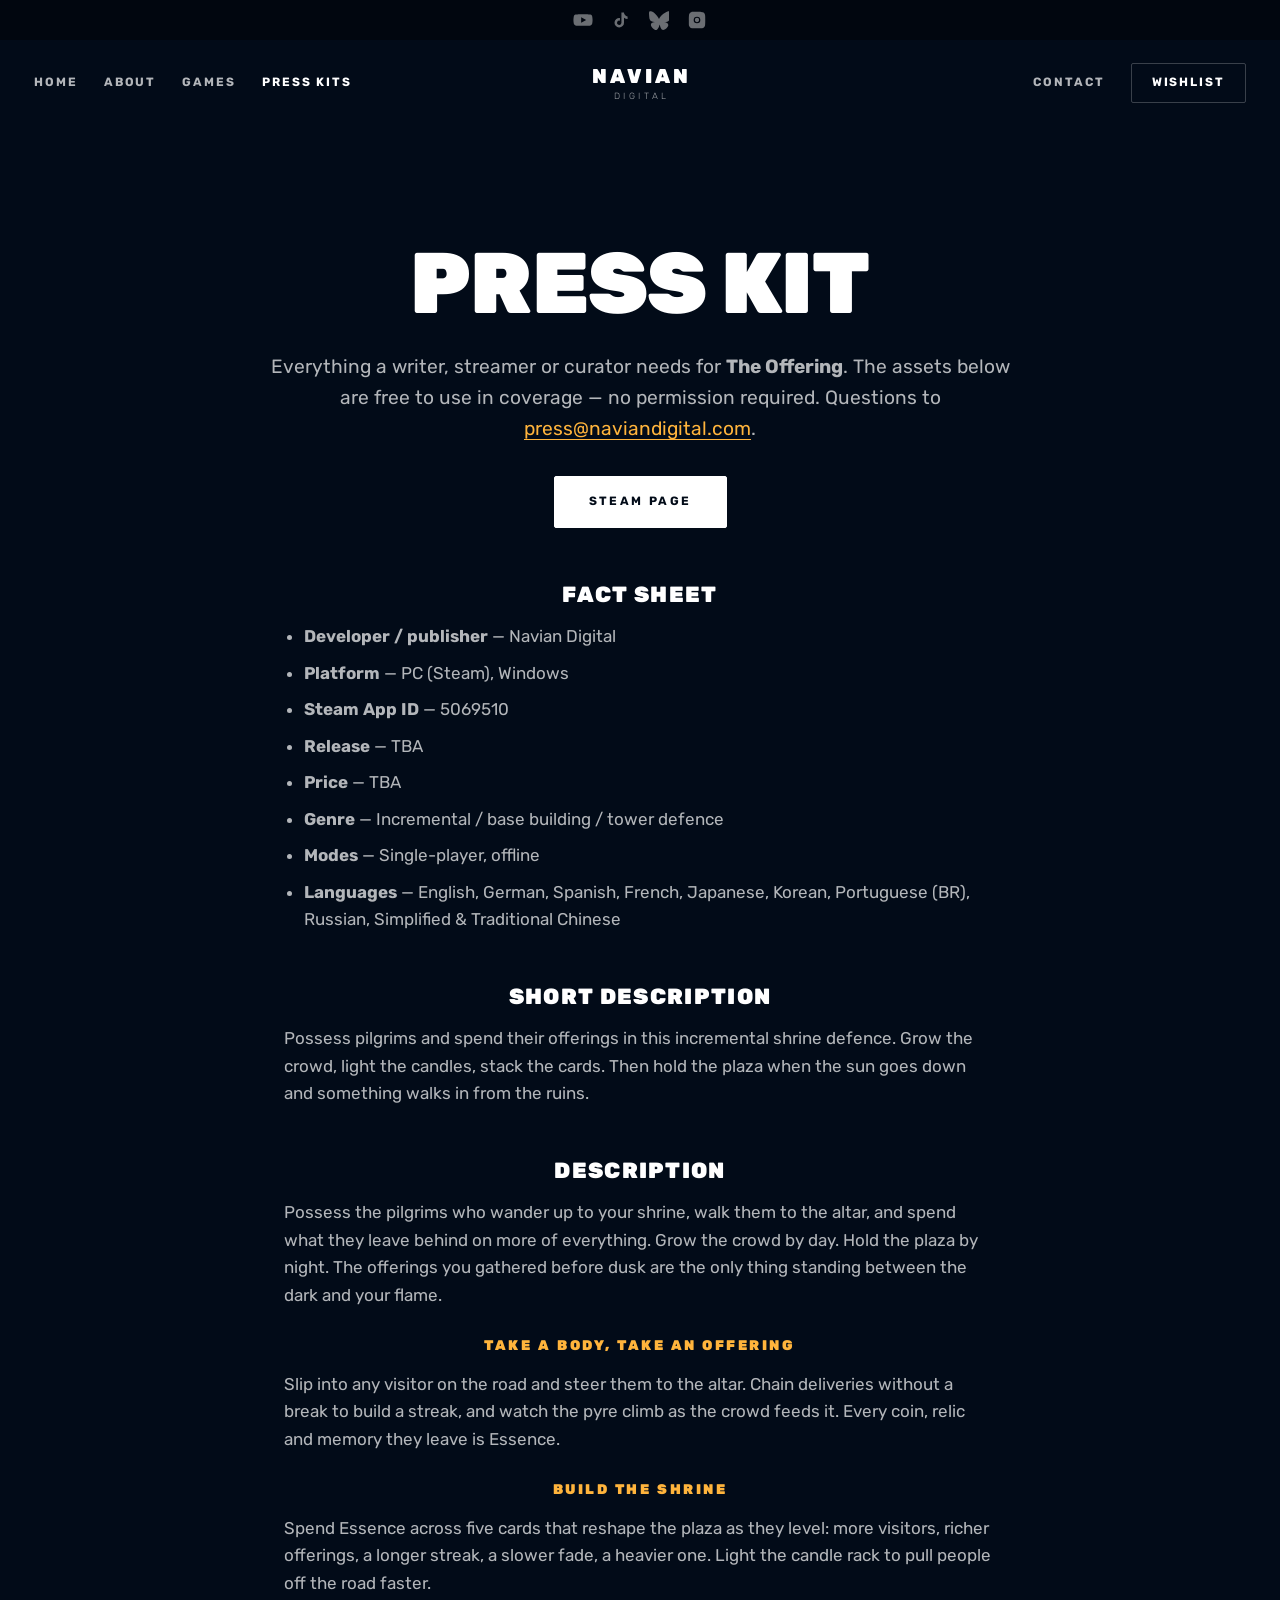
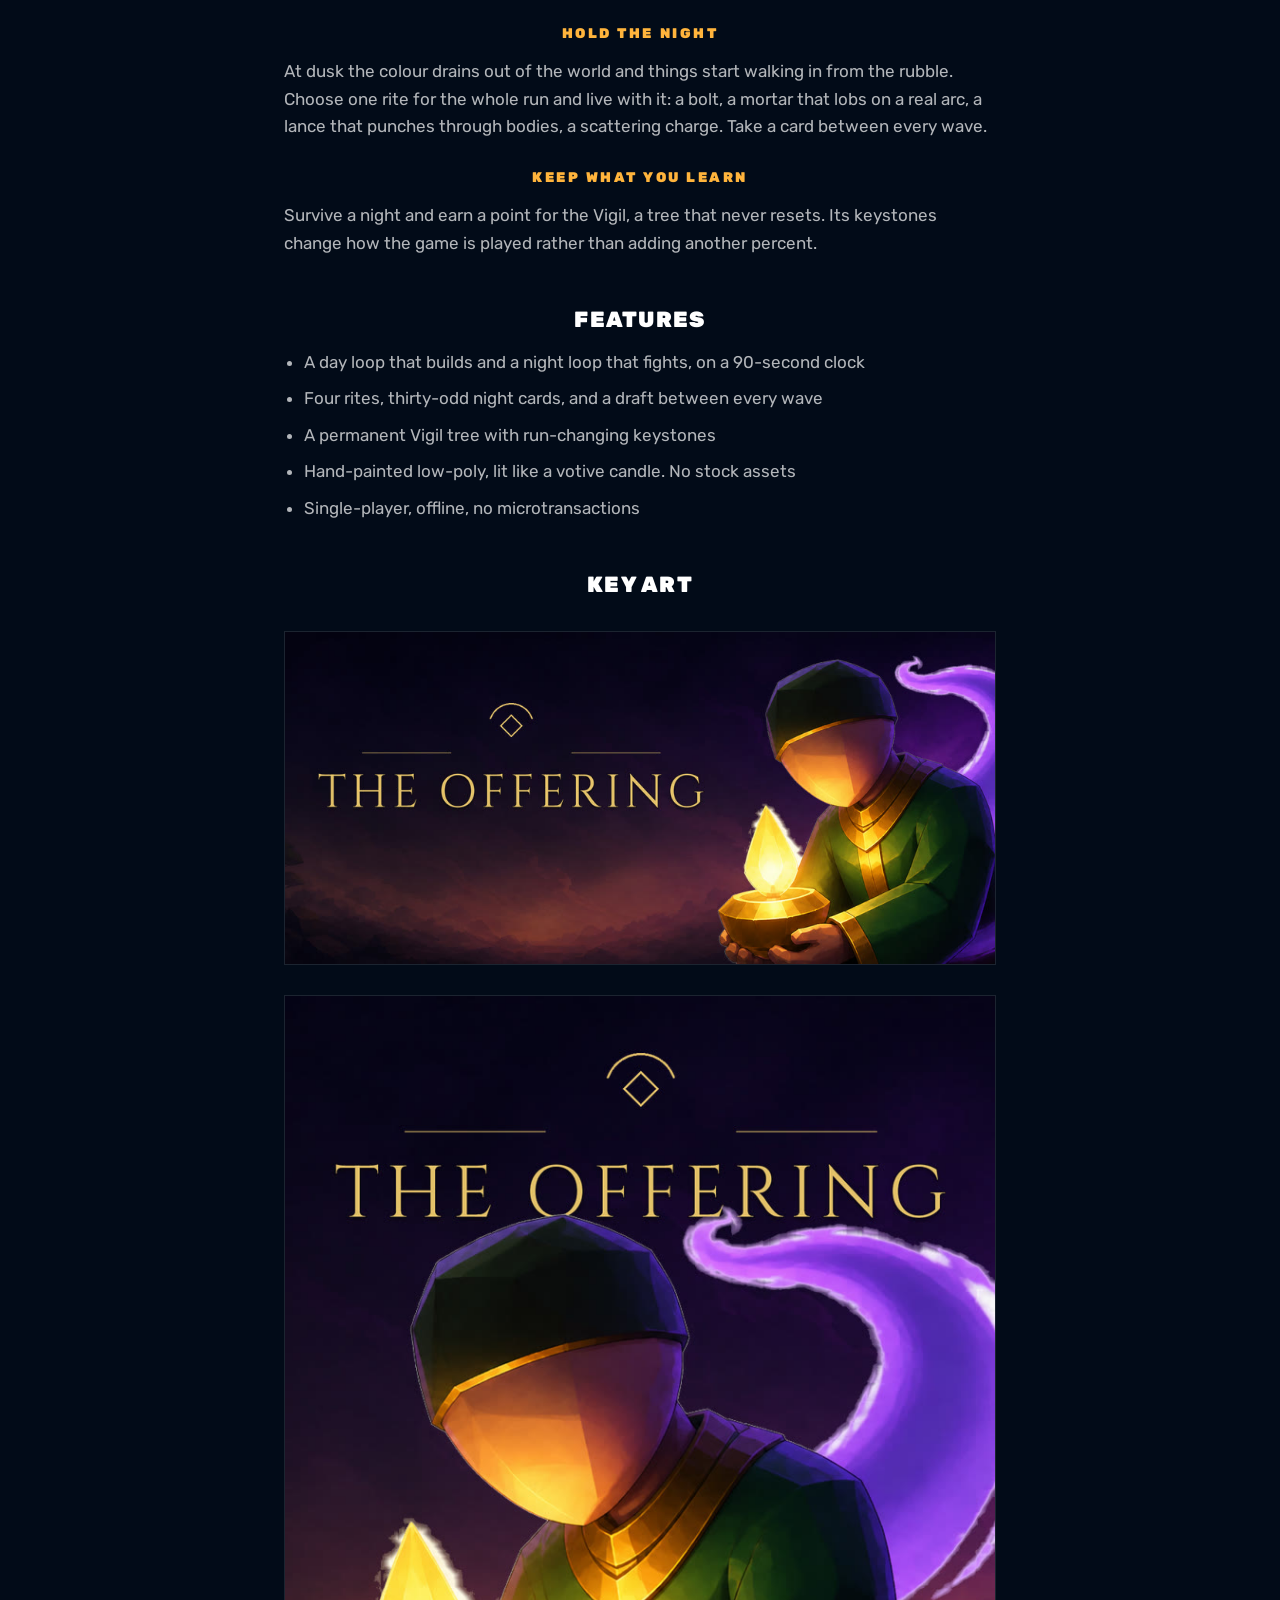
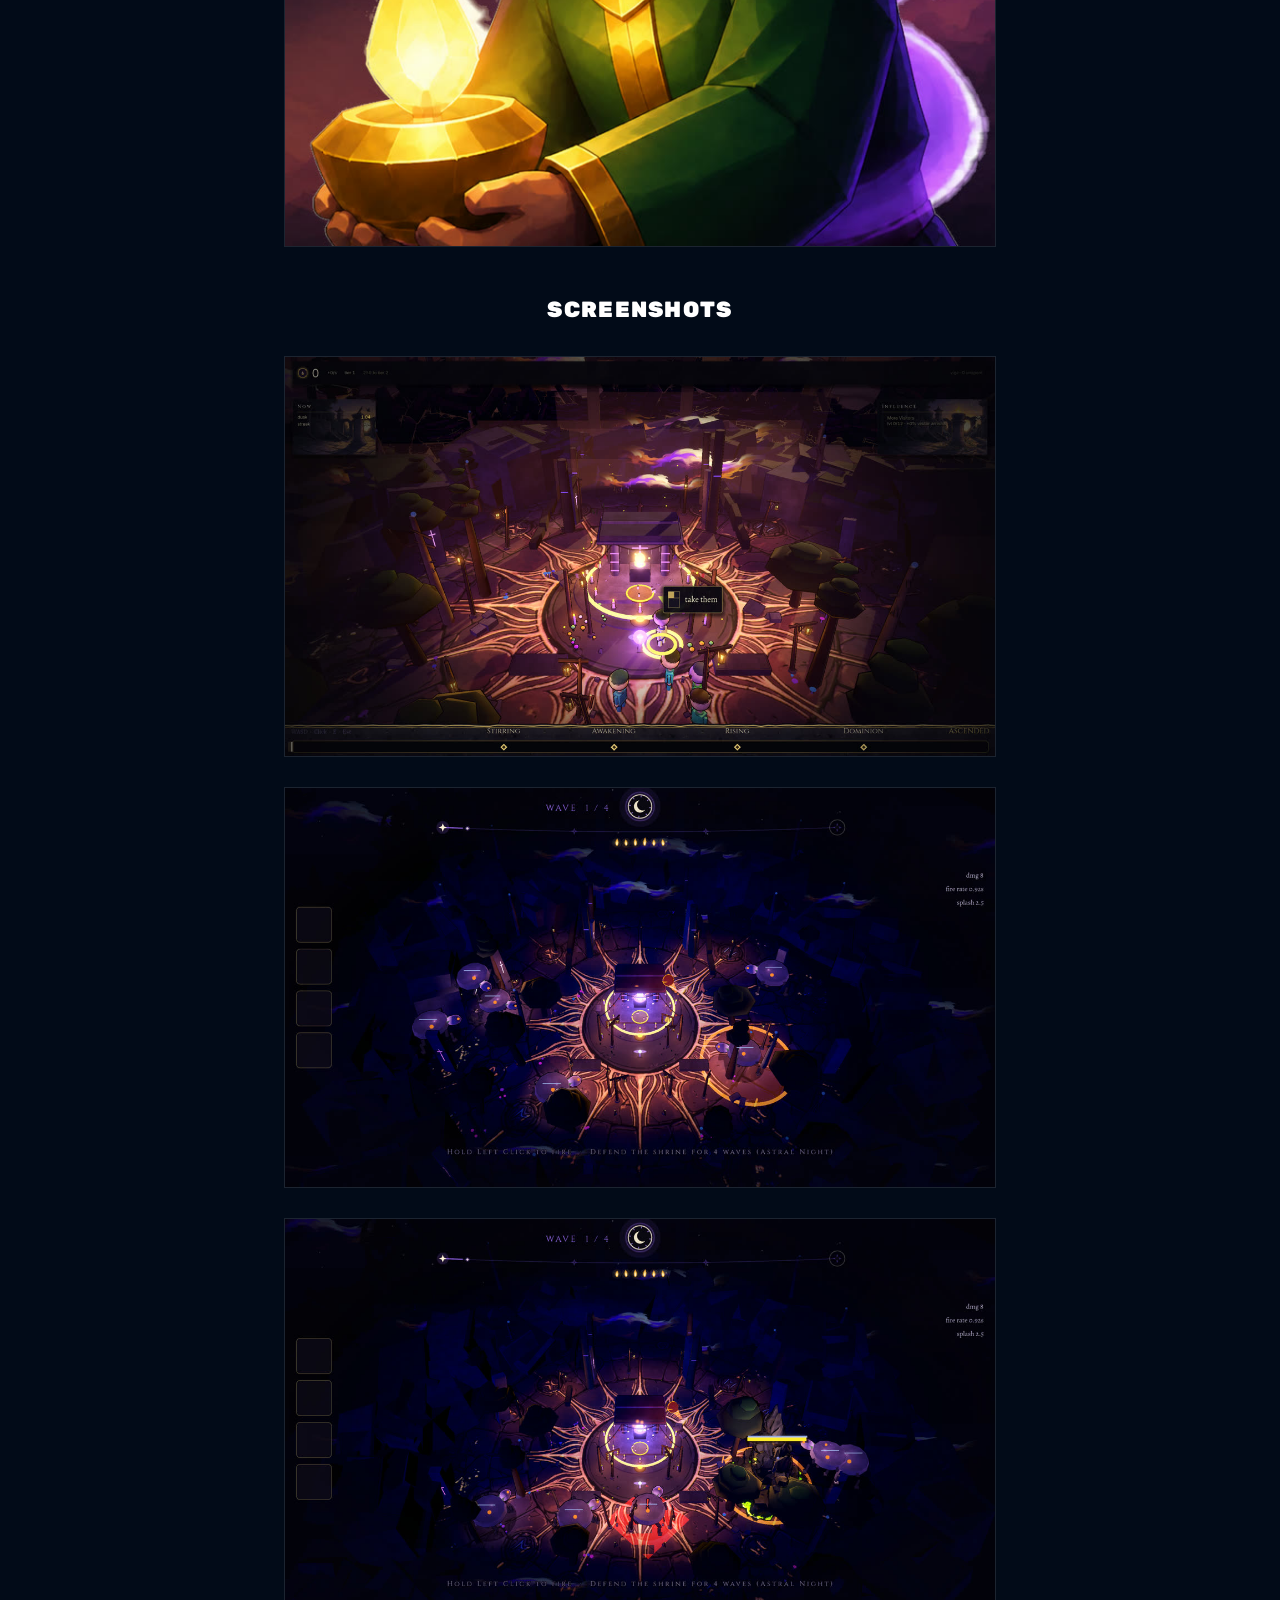
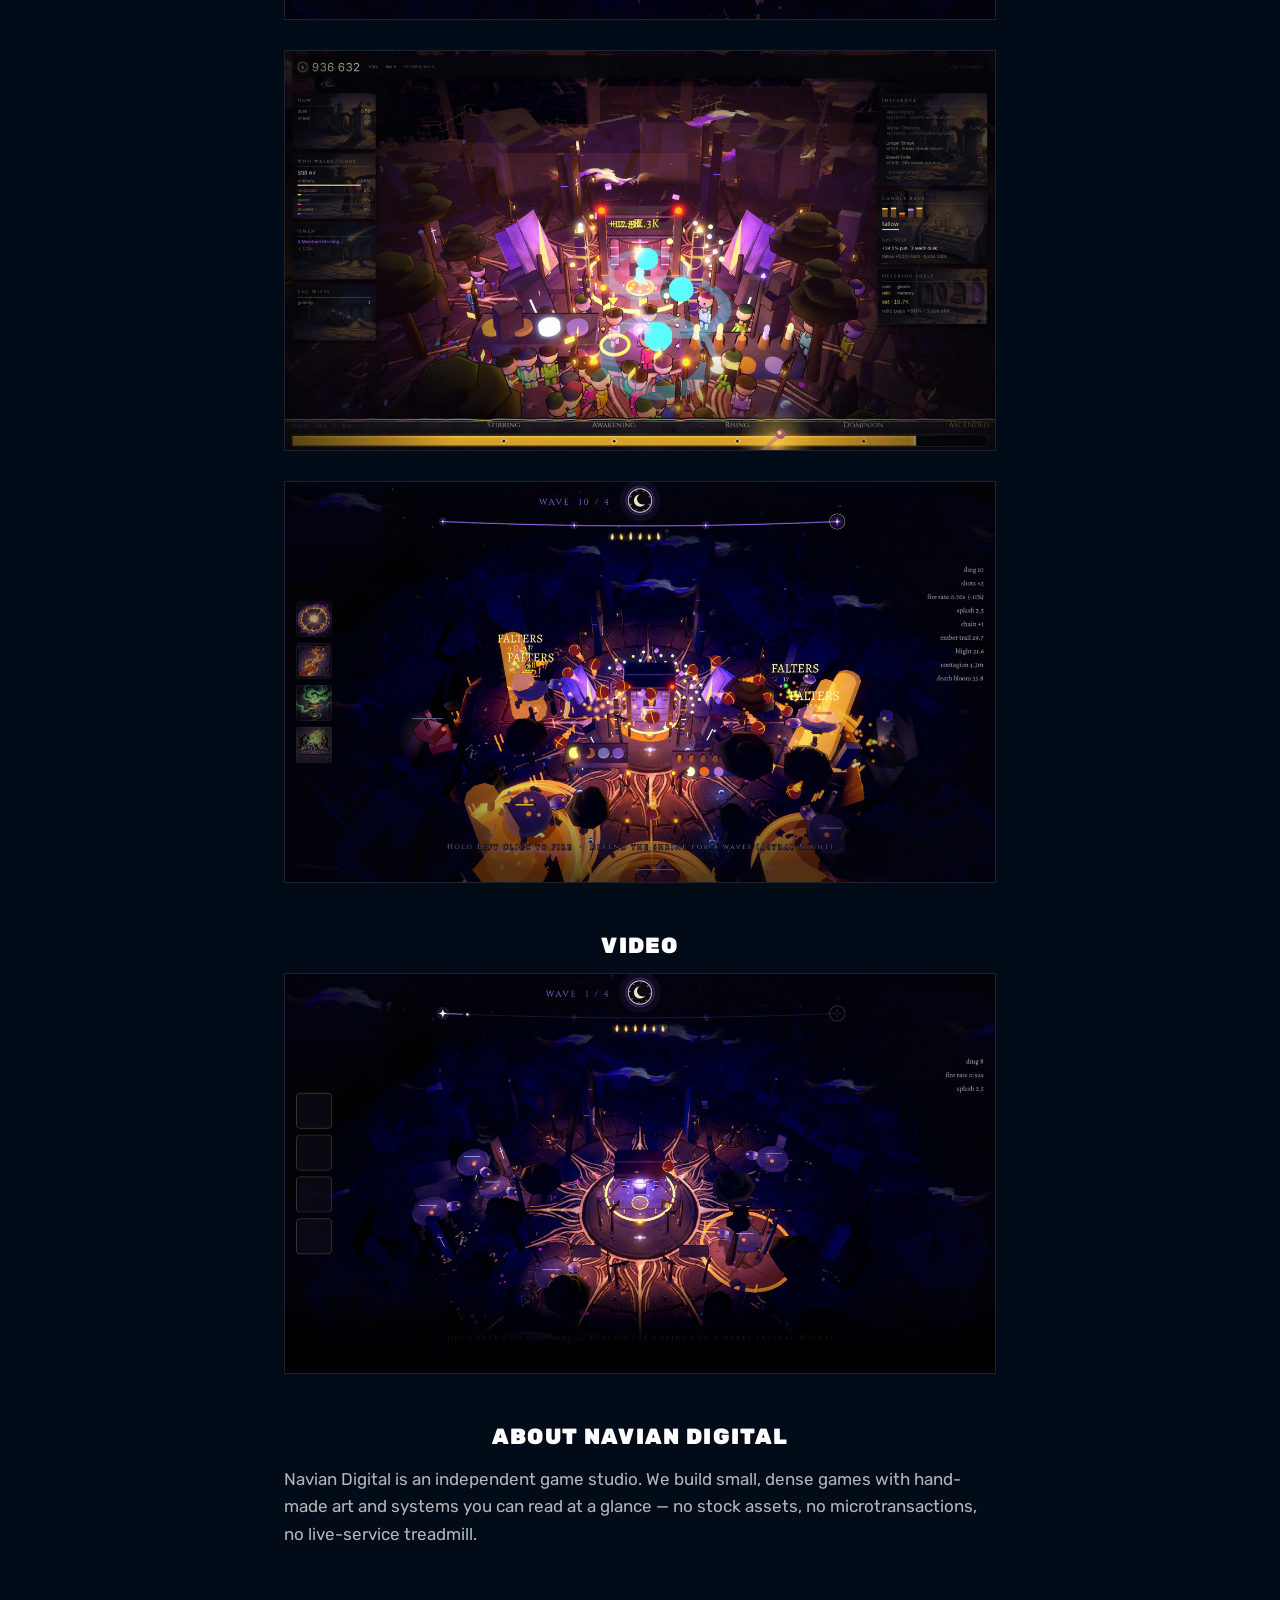
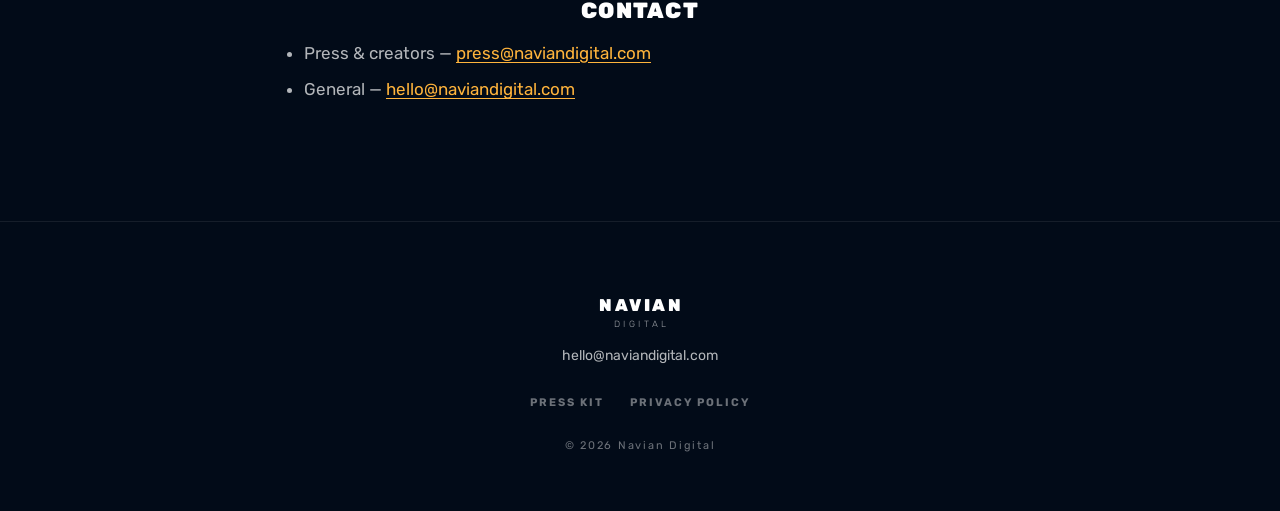
==== press.html @ 12a3543c "Wire the real social accounts, drop the Discord placeholder All five icons pointed at bare homepages" ====
<!DOCTYPE html>
<html lang="en">
<head>
<meta charset="utf-8">
<meta name="viewport" content="width=device-width, initial-scale=1">
<title>Press Kit — Navian Digital</title>
<meta name="description" content="Press kit, fact sheet and assets for The Offering by Navian Digital.">
<link rel="icon" href="assets/img/favicon.svg" type="image/svg+xml">
<link rel="icon" href="assets/brand/navian-box-32.png" sizes="32x32" type="image/png">
<link rel="apple-touch-icon" href="assets/brand/navian-box-180.png">
<link rel="preconnect" href="https://fonts.googleapis.com">
<link rel="preconnect" href="https://fonts.gstatic.com" crossorigin>
<link href="https://fonts.googleapis.com/css2?family=Rubik:ital,wght@0,300;0,400;0,500;0,700;0,900;1,400&display=swap" rel="stylesheet">
<link rel="stylesheet" href="css/style.css">
</head>
<body>

<div class="topbar">
  <nav class="socials socials--top" aria-label="Social links">
    <a href="https://www.youtube.com/channel/UCkLW0XZ5EI3OrxDz9NgHzCQ" target="_blank" rel="noopener" aria-label="YouTube"><svg viewBox="0 0 24 24"><path d="M23 7.5a2.9 2.9 0 0 0-2-2C19.2 5 12 5 12 5s-7.2 0-9 .5a2.9 2.9 0 0 0-2 2A30 30 0 0 0 .5 12 30 30 0 0 0 1 16.5a2.9 2.9 0 0 0 2 2c1.8.5 9 .5 9 .5s7.2 0 9-.5a2.9 2.9 0 0 0 2-2 30 30 0 0 0 .5-4.5A30 30 0 0 0 23 7.5ZM9.8 15.3V8.7l6 3.3-6 3.3Z"/></svg></a>
    <a href="https://www.tiktok.com/@duskmothgames" target="_blank" rel="noopener" aria-label="TikTok"><svg viewBox="0 0 24 24"><path d="M16.6 5.8a4.3 4.3 0 0 1-1-2.8h-3.1v12.3a2.6 2.6 0 1 1-1.8-2.5V9.6a5.7 5.7 0 1 0 4.9 5.6V9.4a7.3 7.3 0 0 0 4.3 1.4V7.7a4.3 4.3 0 0 1-3.3-1.9Z"/></svg></a>
    <a href="https://bsky.app/profile/duskmothgames.bsky.social" target="_blank" rel="noopener" aria-label="Bluesky"><svg viewBox="0 0 24 24"><path d="M12 10.8C10.9 8.7 8 4.7 5.3 2.8 2.7 1 1.7 1.3 1 1.6.2 2 0 3.2 0 3.9c0 .7.4 6 .7 6.9.8 2.9 4 3.9 6.8 3.6h.4-.4c-4.1.6-7.8 2.1-3 7.5 5.3 5.5 7.3-1.2 8.3-4.6 1 3.4 2.2 9.9 8.2 4.6 4.5-4.6 1.2-6.9-2.9-7.5h-.4.4c2.9.3 6-.7 6.8-3.6.3-.9.7-6.2.7-6.9 0-.7-.2-1.9-1-2.3-.7-.3-1.7-.6-4.3 1.2C15.9 4.7 13.1 8.7 12 10.8Z"/></svg></a>
    <a href="https://www.instagram.com/duskmothgames/" target="_blank" rel="noopener" aria-label="Instagram"><svg viewBox="0 0 24 24"><path d="M12 2.2c3.2 0 3.6 0 4.9.1 1.2.1 1.8.2 2.2.4.6.2 1 .5 1.4.9.4.4.7.8.9 1.4.2.4.4 1 .4 2.2.1 1.3.1 1.7.1 4.9s0 3.6-.1 4.9c-.1 1.2-.2 1.8-.4 2.2-.2.6-.5 1-.9 1.4-.4.4-.8.7-1.4.9-.4.2-1 .4-2.2.4-1.3.1-1.7.1-4.9.1s-3.6 0-4.9-.1c-1.2-.1-1.8-.2-2.2-.4a3.8 3.8 0 0 1-1.4-.9 3.8 3.8 0 0 1-.9-1.4c-.2-.4-.4-1-.4-2.2C2.2 15.6 2.2 15.2 2.2 12s0-3.6.1-4.9c.1-1.2.2-1.8.4-2.2.2-.6.5-1 .9-1.4.4-.4.8-.7 1.4-.9.4-.2 1-.4 2.2-.4 1.3-.1 1.7-.1 4.8-.1Zm0 5.8a4 4 0 1 0 0 8 4 4 0 0 0 0-8Zm0 6.6a2.6 2.6 0 1 1 0-5.2 2.6 2.6 0 0 1 0 5.2Zm5.1-6.8a.9.9 0 1 1-1.9 0 .9.9 0 0 1 1.9 0Z"/></svg></a>
  </nav>
</div>

<header class="masthead is-stuck" id="masthead">
  <div class="masthead__inner">
    <nav class="mast-nav mast-nav--primary" aria-label="Primary">
      <a href="index.html">Home</a>
      <a href="index.html#studio">About</a>
      <a href="index.html#games">Games</a>
      <a href="press.html" class="is-active">Press Kits</a>
    </nav>

    <a class="brand" href="index.html" aria-label="Navian Digital home">
      <span class="brand__word">NAVIAN</span>
      <span class="brand__sub">DIGITAL</span>
    </a>

    <nav class="mast-nav mast-nav--secondary" aria-label="Secondary">
      <a href="index.html#contact">Contact</a>
      <a class="mast-cta" href="https://store.steampowered.com/app/5069510/The_Offering/" target="_blank" rel="noopener">Wishlist</a>
    </nav>

    <button class="burger" id="burger" aria-label="Menu" aria-expanded="false" aria-controls="mobileNav">
      <span></span><span></span><span></span>
    </button>
  </div>

  <nav class="mobile-nav" id="mobileNav" aria-label="Mobile">
    <a href="index.html">Home</a>
    <a href="index.html#studio">About</a>
    <a href="index.html#games">Games</a>
    <a href="press.html">Press Kits</a>
    <a href="index.html#contact">Contact</a>
    <a class="btn btn--solid" href="https://store.steampowered.com/app/5069510/The_Offering/" target="_blank" rel="noopener">Wishlist on Steam</a>
  </nav>
</header>

<main>

<section class="page-head">
  <h1>PRESS KIT</h1>
  <p class="lede">Everything a writer, streamer or curator needs for <strong>The Offering</strong>. The assets below are free to use in coverage — no permission required. Questions to <a href="mailto:press@naviandigital.com">press@naviandigital.com</a>.</p>
  <div class="btn-row">
    <a class="btn btn--solid" href="https://store.steampowered.com/app/5069510/The_Offering/" target="_blank" rel="noopener">Steam page</a>
  </div>
</section>

<section class="prose">

  <h2>Fact sheet</h2>
  <ul>
    <li><strong>Developer / publisher</strong> — Navian Digital</li>
    <li><strong>Platform</strong> — PC (Steam), Windows</li>
    <li><strong>Steam App ID</strong> — 5069510</li>
    <li><strong>Release</strong> — TBA</li>
    <li><strong>Price</strong> — TBA</li>
    <li><strong>Genre</strong> — Incremental / base building / tower defence</li>
    <li><strong>Modes</strong> — Single-player, offline</li>
    <li><strong>Languages</strong> — English, German, Spanish, French, Japanese, Korean, Portuguese (BR), Russian, Simplified &amp; Traditional Chinese</li>
  </ul>

  <h2>Short description</h2>
  <p>Possess pilgrims and spend their offerings in this incremental shrine defence. Grow the crowd, light the candles, stack the cards. Then hold the plaza when the sun goes down and something walks in from the ruins.</p>

  <h2>Description</h2>
  <p>Possess the pilgrims who wander up to your shrine, walk them to the altar, and spend what they leave behind on more of everything. Grow the crowd by day. Hold the plaza by night. The offerings you gathered before dusk are the only thing standing between the dark and your flame.</p>

  <h3>Take a body, take an offering</h3>
  <p>Slip into any visitor on the road and steer them to the altar. Chain deliveries without a break to build a streak, and watch the pyre climb as the crowd feeds it. Every coin, relic and memory they leave is Essence.</p>

  <h3>Build the shrine</h3>
  <p>Spend Essence across five cards that reshape the plaza as they level: more visitors, richer offerings, a longer streak, a slower fade, a heavier one. Light the candle rack to pull people off the road faster.</p>

  <h3>Hold the night</h3>
  <p>At dusk the colour drains out of the world and things start walking in from the rubble. Choose one rite for the whole run and live with it: a bolt, a mortar that lobs on a real arc, a lance that punches through bodies, a scattering charge. Take a card between every wave.</p>

  <h3>Keep what you learn</h3>
  <p>Survive a night and earn a point for the Vigil, a tree that never resets. Its keystones change how the game is played rather than adding another percent.</p>

  <h2>Features</h2>
  <ul>
    <li>A day loop that builds and a night loop that fights, on a 90-second clock</li>
    <li>Four rites, thirty-odd night cards, and a draft between every wave</li>
    <li>A permanent Vigil tree with run-changing keystones</li>
    <li>Hand-painted low-poly, lit like a votive candle. No stock assets</li>
    <li>Single-player, offline, no microtransactions</li>
  </ul>

  <h2>Key art</h2>
  <div class="shot-stack">
    <img src="assets/img/offering_capsule.jpg" alt="The Offering — Steam capsule">
    <img src="assets/img/offering_vertical.jpg" alt="The Offering — vertical capsule">
  </div>

  <h2>Screenshots</h2>
  <div class="shot-stack">
    <img src="assets/img/shot_1_early_day.jpg" alt="The shrine plaza, early day" loading="lazy">
    <img src="assets/img/shot_2_night_wave.jpg" alt="A night wave closing in" loading="lazy">
    <img src="assets/img/shot_3_night_boss.jpg" alt="A boss wave" loading="lazy">
    <img src="assets/img/shot_4_late_day.jpg" alt="The shrine at a later tier" loading="lazy">
    <img src="assets/img/shot_5_late_night.jpg" alt="A late-run night" loading="lazy">
  </div>

  <h2>Video</h2>
  <video controls muted loop playsinline poster="assets/img/shot_2_night_wave.jpg" style="width:100%">
    <source src="assets/video/night.mp4" type="video/mp4">
  </video>

  <h2>About Navian Digital</h2>
  <p>Navian Digital is an independent game studio. We build small, dense games with hand-made art and systems you can read at a glance — no stock assets, no microtransactions, no live-service treadmill.</p>

  <h2>Contact</h2>
  <ul>
    <li>Press &amp; creators — <a href="mailto:press@naviandigital.com">press@naviandigital.com</a></li>
    <li>General — <a href="mailto:hello@naviandigital.com">hello@naviandigital.com</a></li>
  </ul>

</section>

</main>

<footer class="site-footer">
  <div class="site-footer__inner">
    <div class="brand site-footer__brand">
      <span class="brand__word">NAVIAN</span>
      <span class="brand__sub">DIGITAL</span>
    </div>
    <p class="site-footer__addr">hello@naviandigital.com</p>
    <nav class="site-footer__links">
      <a href="press.html">Press kit</a>
      <a href="privacy.html">Privacy policy</a>
    </nav>
    <p class="site-footer__legal">&copy; 2026 Navian Digital</p>
  </div>
</footer>

<script src="js/main.js"></script>
</body>
</html>
---- css/style.css ----
/* ==========================================================================
   Navian Digital
   Layout follows landfall.se: a stack of full-height bands, each with its own
   parallax background, everything in a narrow centred column. Rubik, near-black
   navy field, thin outlined buttons, logo centred between two nav rails.
   ========================================================================== */

:root{
  --ink:        #020b18;
  --ink-tint:   #04101f;
  --line:       rgba(255,255,255,.22);
  --paper:      #ffffff;
  --dim:        rgba(255,255,255,.7);
  --faint:      rgba(255,255,255,.42);
  --accent:     #ffb43c;

  --font: 'Rubik', system-ui, -apple-system, 'Segoe UI', sans-serif;

  --col: 900px;          /* the centred content column landfall uses */
  --gut: 24px;
  --top-h: 40px;
  --mast-h: 86px;
}

*,*::before,*::after{ box-sizing:border-box; }

html{ scroll-behavior:smooth; scroll-padding-top:var(--mast-h); }

body{
  margin:0;
  background:var(--ink);
  color:var(--paper);
  font-family:var(--font);
  font-size:17px;
  line-height:1.62;
  text-align:center;               /* landfall centres everything */
  -webkit-font-smoothing:antialiased;
  overflow-x:hidden;
}

img,video{ display:block; max-width:100%; height:auto; }
a{ color:inherit; text-decoration:none; }

h1,h2,h3{
  margin:0;
  font-weight:900;
  line-height:1.02;
  letter-spacing:-.01em;
  text-transform:uppercase;
}
h1{ font-size:clamp(38px, 6.4vw, 78px); }
h2{ font-size:clamp(30px, 4.6vw, 56px); }
h3{ font-size:clamp(22px, 2.6vw, 32px); }

/* ─── social rails ──────────────────────────────────────────────── */

.socials{ display:flex; justify-content:center; gap:18px; }
.socials a{
  display:grid; place-items:center;
  width:20px; height:20px;
  color:var(--faint);
  transition:color .16s ease;
}
.socials a:hover{ color:var(--paper); }
.socials svg{ width:100%; height:100%; fill:currentColor; }

.topbar{
  position:relative;
  z-index:70;
  display:grid;
  place-items:center;
  height:var(--top-h);
  background:#01060f;
}

/* ─── masthead ──────────────────────────────────────────────────── */

.masthead{
  position:sticky;
  top:0;
  z-index:60;
  background:transparent;
  transition:background-color .3s ease;
}
.masthead.is-stuck{
  background:rgba(2,11,24,.94);
  backdrop-filter:blur(10px);
  box-shadow:0 1px 0 rgba(255,255,255,.08);
}

.masthead__inner{
  display:grid;
  grid-template-columns:1fr auto 1fr;
  align-items:center;
  gap:24px;
  height:var(--mast-h);
  padding-inline:34px;
}

.mast-nav{ display:flex; align-items:center; gap:26px; min-width:0; }
.mast-nav--primary{ justify-content:flex-start; }
.mast-nav--secondary{ justify-content:flex-end; }

.mast-nav a{
  font-size:12px;
  font-weight:700;
  letter-spacing:.16em;
  text-transform:uppercase;
  color:var(--dim);
  white-space:nowrap;
  transition:color .16s ease;
}
.mast-nav a:hover,
.mast-nav a.is-active{ color:var(--paper); }

.mast-cta{
  padding:9px 20px;
  border:1px solid var(--line);
  border-radius:2px;
  color:var(--paper) !important;
  transition:background-color .18s ease, color .18s ease, border-color .18s ease;
}
.mast-cta:hover{ background:var(--paper); border-color:var(--paper); color:var(--ink) !important; }

/* nav folder (landfall's Games dropdown) */
.mast-folder{ position:relative; }
.mast-folder__menu{
  position:absolute;
  top:100%; left:50%;
  transform:translate(-50%, 6px);
  display:flex;
  flex-direction:column;
  min-width:210px;
  padding:10px 0;
  background:rgba(2,11,24,.97);
  border:1px solid rgba(255,255,255,.1);
  opacity:0;
  pointer-events:none;
  transition:opacity .18s ease, transform .18s ease;
}
.mast-folder:hover .mast-folder__menu,
.mast-folder:focus-within .mast-folder__menu{
  opacity:1; pointer-events:auto; transform:translate(-50%, 0);
}
.mast-folder__menu a{ padding:9px 20px; text-align:left; }
.mast-folder__menu a:hover{ background:rgba(255,255,255,.07); }

/* The logo is the wordmark. The N-in-a-square exists only for square contexts
   — favicon, app icon, social avatar — and never appears on the page.
   Tracked type leaves a trailing gap after the last letter; the negative
   margin pulls it back so the lockup optically centres. */
.brand{
  display:inline-flex;
  flex-direction:column;
  align-items:center;
  line-height:1;
  white-space:nowrap;
}
.brand__word{
  font-size:20px;
  font-weight:900;
  letter-spacing:.15em;
  margin-right:-.15em;
}
.brand__sub{
  margin-top:6px;
  margin-right:-.40em;
  font-size:9px;
  font-weight:300;
  letter-spacing:.40em;
  opacity:.62;
}

.burger{
  display:none;
  flex-direction:column;
  gap:5px;
  width:32px; height:32px;
  padding:0; border:0; background:none; cursor:pointer;
}
.burger span{ height:2px; background:var(--paper); transition:transform .22s ease, opacity .18s ease; }
.burger[aria-expanded="true"] span:nth-child(1){ transform:translateY(7px) rotate(45deg); }
.burger[aria-expanded="true"] span:nth-child(2){ opacity:0; }
.burger[aria-expanded="true"] span:nth-child(3){ transform:translateY(-7px) rotate(-45deg); }

.mobile-nav{
  position:absolute;
  top:100%; left:0; right:0;
  display:none;
  flex-direction:column;
  padding:10px var(--gut) 30px;
  background:var(--ink);
  box-shadow:0 26px 40px rgba(0,0,0,.55);
}
.mobile-nav a{
  padding:16px 0;
  font-size:16px;
  font-weight:700;
  letter-spacing:.16em;
  text-transform:uppercase;
  border-bottom:1px solid rgba(255,255,255,.09);
}
.mobile-nav .btn{ margin-top:22px; border-bottom:0; }

/* ─── bands ─────────────────────────────────────────────────────── */

.band{
  position:relative;
  display:flex;
  align-items:center;
  justify-content:center;
  padding-block:clamp(80px, 11vw, 150px);
}
.band--full{
  min-height:100svh;
  padding-block:clamp(110px, 12vw, 150px);
}
#hero{ margin-top:calc(var(--mast-h) * -1); }

.band--tint{ background:var(--ink-tint); }

/* Parallax: a taller background layer nudged by transform on scroll.
   background-attachment:fixed does the same thing declaratively but repaints
   the whole band every frame — a translate3d on its own layer does not. */
.band--parallax{ overflow:hidden; }
.band__bg{
  position:absolute;
  top:-12%; left:0; right:0; bottom:-12%;
  background-size:cover;
  background-position:center;
  will-change:transform;
}
.band__scrim{
  position:absolute; inset:0;
  background:linear-gradient(to bottom, rgba(2,11,24,.45) 0%, rgba(2,11,24,.15) 42%, rgba(2,11,24,.88) 100%);
}
.band__scrim--heavy{ background:rgba(2,11,24,.72); }

.band__content{
  position:relative;
  width:100%;
  max-width:var(--col);
  margin-inline:auto;
  padding-inline:var(--gut);
}
.band__heading{ margin-bottom:56px; }

.keyart{
  width:min(560px, 100%);
  margin:18px auto 0;
}

.lede{
  max-width:62ch;
  margin:22px auto 0;
  font-size:clamp(17px, 1.5vw, 20px);
  color:var(--dim);
}
.lede--dim{ color:var(--faint); }
.lede a{ color:var(--accent); text-decoration:underline; text-underline-offset:4px; }

.framed{
  margin:34px auto 0;
  border:1px solid rgba(255,255,255,.1);
  background:#0a1626;
  overflow:hidden;
}
.framed img,
.framed video{ width:100%; }

/* ─── buttons ───────────────────────────────────────────────────── */

.btn-row{ display:flex; flex-wrap:wrap; justify-content:center; gap:12px; margin-top:32px; }

.btn{
  display:inline-flex;
  align-items:center;
  justify-content:center;
  min-width:170px;
  padding:15px 34px;
  border:1px solid var(--paper);
  border-radius:2px;
  font-size:12px;
  font-weight:700;
  letter-spacing:.2em;
  text-transform:uppercase;
  color:var(--paper);
  cursor:pointer;
  transition:background-color .18s ease, color .18s ease, border-color .18s ease;
}
.btn:hover{ background:var(--paper); color:var(--ink); }

.btn--solid{ background:var(--paper); color:var(--ink); }
.btn--solid:hover{ background:var(--accent); border-color:var(--accent); color:var(--ink); }

.btn--dead{ border-color:var(--line); color:var(--faint); cursor:default; }
.btn--dead:hover{ background:none; color:var(--faint); }

/* ─── game entries (stacked, capsule-led — landfall's /games list) ── */

.entry{ padding-block:clamp(46px, 6vw, 78px); }
.entry + .entry{ border-top:1px solid rgba(255,255,255,.08); }

.entry__art{
  display:block;
  width:min(616px, 100%);
  margin:0 auto 26px;
  overflow:hidden;
  background:#0a1626;
}
.entry__art img{
  width:100%;
  transition:transform .5s cubic-bezier(.2,.7,.2,1);
}
.entry__art:hover img{ transform:scale(1.04); }

.entry__art--tba{
  display:grid;
  place-items:center;
  aspect-ratio:616/287;
  background:repeating-linear-gradient(135deg, #08131f 0 14px, #0b1727 14px 28px);
}
.entry__art--tba span{ font-size:64px; font-weight:900; color:rgba(255,255,255,.1); }

.entry h3{ margin-bottom:14px; }
.entry p{ max-width:60ch; margin:0 auto; color:var(--dim); }
.entry--tba{ opacity:.55; }

/* ─── footer ────────────────────────────────────────────────────── */

.site-footer{
  padding:70px var(--gut) 56px;
  border-top:1px solid rgba(255,255,255,.08);
}
.site-footer__inner{ max-width:var(--col); margin-inline:auto; }
.site-footer__brand{ margin-inline:auto; }
.site-footer__brand .brand__word{ font-size:17px; }
.site-footer__addr{ margin:16px 0 0; font-size:14px; color:var(--dim); }
.site-footer__links{ display:flex; justify-content:center; gap:26px; margin:26px 0; }
.site-footer__links a{
  font-size:11px; font-weight:700; letter-spacing:.18em; text-transform:uppercase;
  color:var(--faint);
}
.site-footer__links a:hover{ color:var(--paper); }
.socials--foot{ margin-bottom:26px; }
.site-footer__legal{ margin:0; font-size:11px; letter-spacing:.16em; color:var(--faint); }

/* ─── article pages ─────────────────────────────────────────────── */

.page-head{ padding:clamp(70px,9vw,120px) var(--gut) 46px; }
.page-head h1{ font-size:clamp(40px, 7vw, 86px); }
.page-head .lede{ margin-top:22px; }

.prose{
  max-width:760px;
  margin-inline:auto;
  padding:10px var(--gut) 100px;
  text-align:left;
}
.prose h2{
  margin:52px 0 16px;
  font-size:22px;
  letter-spacing:.06em;
  text-align:center;
}
.prose h2:first-child{ margin-top:0; }
.prose h3{ margin:30px 0 8px; font-size:14px; letter-spacing:.18em; color:var(--accent); text-align:center; }
.prose p,.prose li{ color:var(--dim); }
.prose ul{ padding-left:20px; }
.prose li{ margin-bottom:9px; }
.prose a{ color:var(--accent); text-decoration:underline; text-underline-offset:3px; }
.prose img,.prose video{ margin:14px auto 0; border:1px solid rgba(255,255,255,.1); }

.shot-stack{ display:grid; gap:16px; margin-top:20px; }
.shot-stack img{ width:100%; }

/* ─── reveal ────────────────────────────────────────────────────── */

.reveal{ opacity:0; transform:translateY(22px); transition:opacity .7s ease, transform .7s cubic-bezier(.2,.7,.2,1); }
.reveal.is-in{ opacity:1; transform:none; }

/* ─── responsive ────────────────────────────────────────────────── */

@media (max-width: 1080px){
  .masthead__inner{ padding-inline:20px; }
  .mast-nav{ gap:18px; }
  .mast-nav a{ font-size:11px; letter-spacing:.12em; }
}

@media (max-width: 860px){
  :root{ --gut:18px; --mast-h:66px; }

  .mast-nav{ display:none; }
  .burger{ display:flex; justify-self:end; }
  .masthead__inner{ grid-template-columns:1fr auto; }
  .brand{ order:-1; justify-self:start; }
  .mobile-nav{ display:none; }
  .mobile-nav.is-open{ display:flex; }

  .band--full{ min-height:86svh; }
  .btn{ min-width:0; flex:1 1 auto; padding:14px 22px; }
  .socials--top{ gap:22px; }
}

@media (prefers-reduced-motion: reduce){
  *{ animation:none !important; transition:none !important; scroll-behavior:auto !important; }
  .reveal{ opacity:1; transform:none; }
  .band__bg{ transform:none !important; }
}
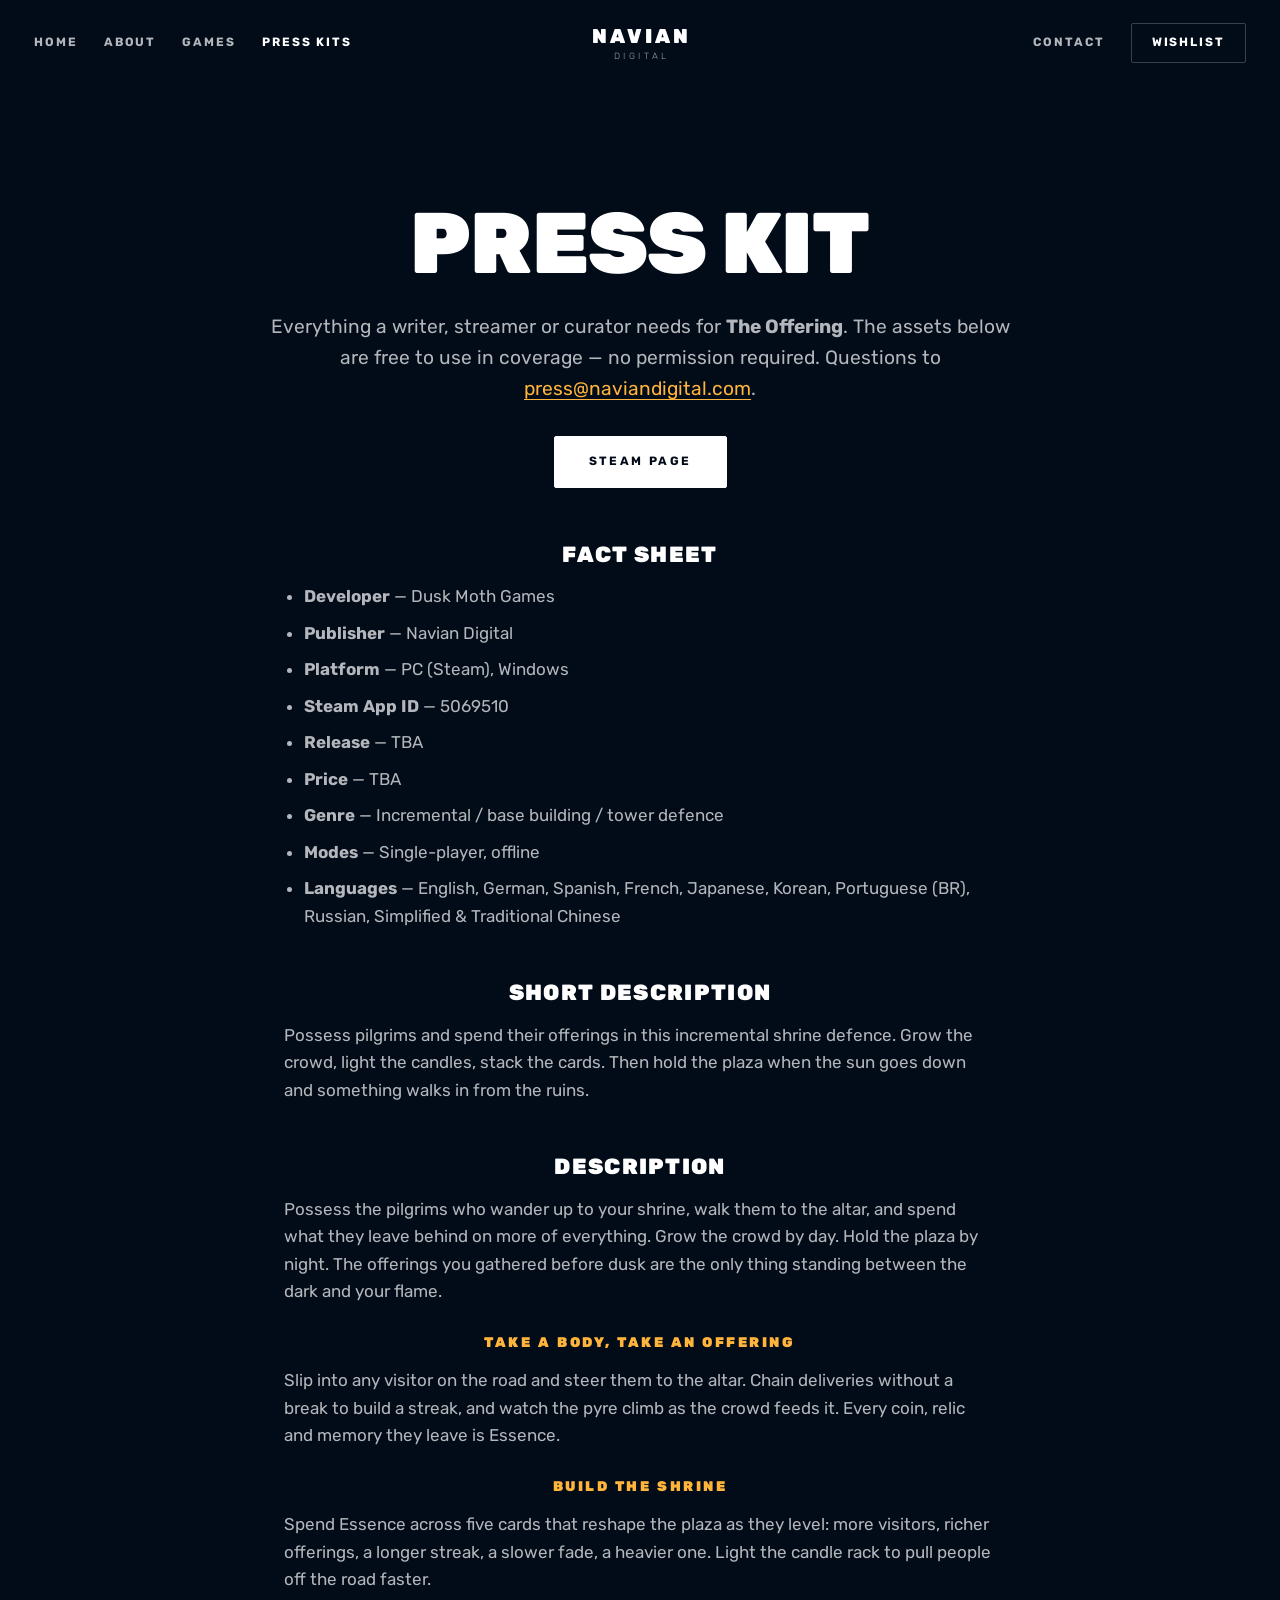
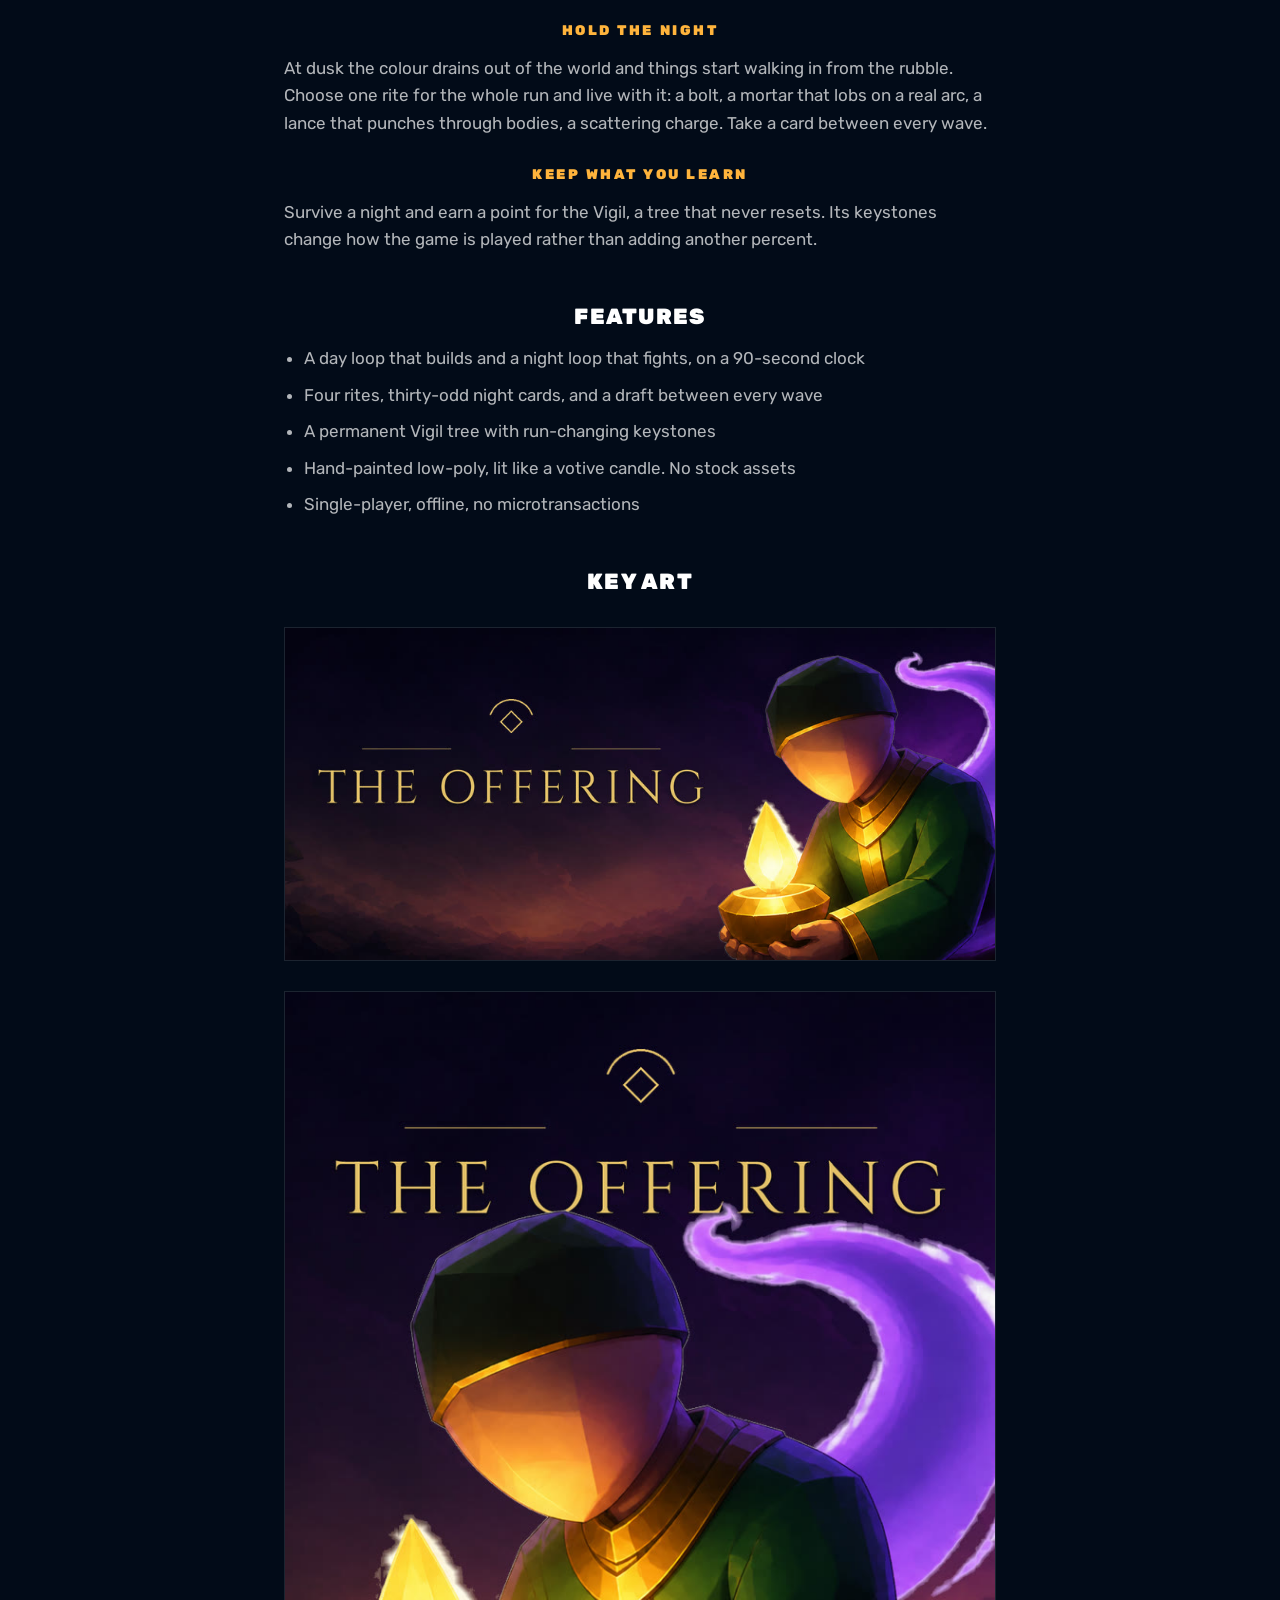
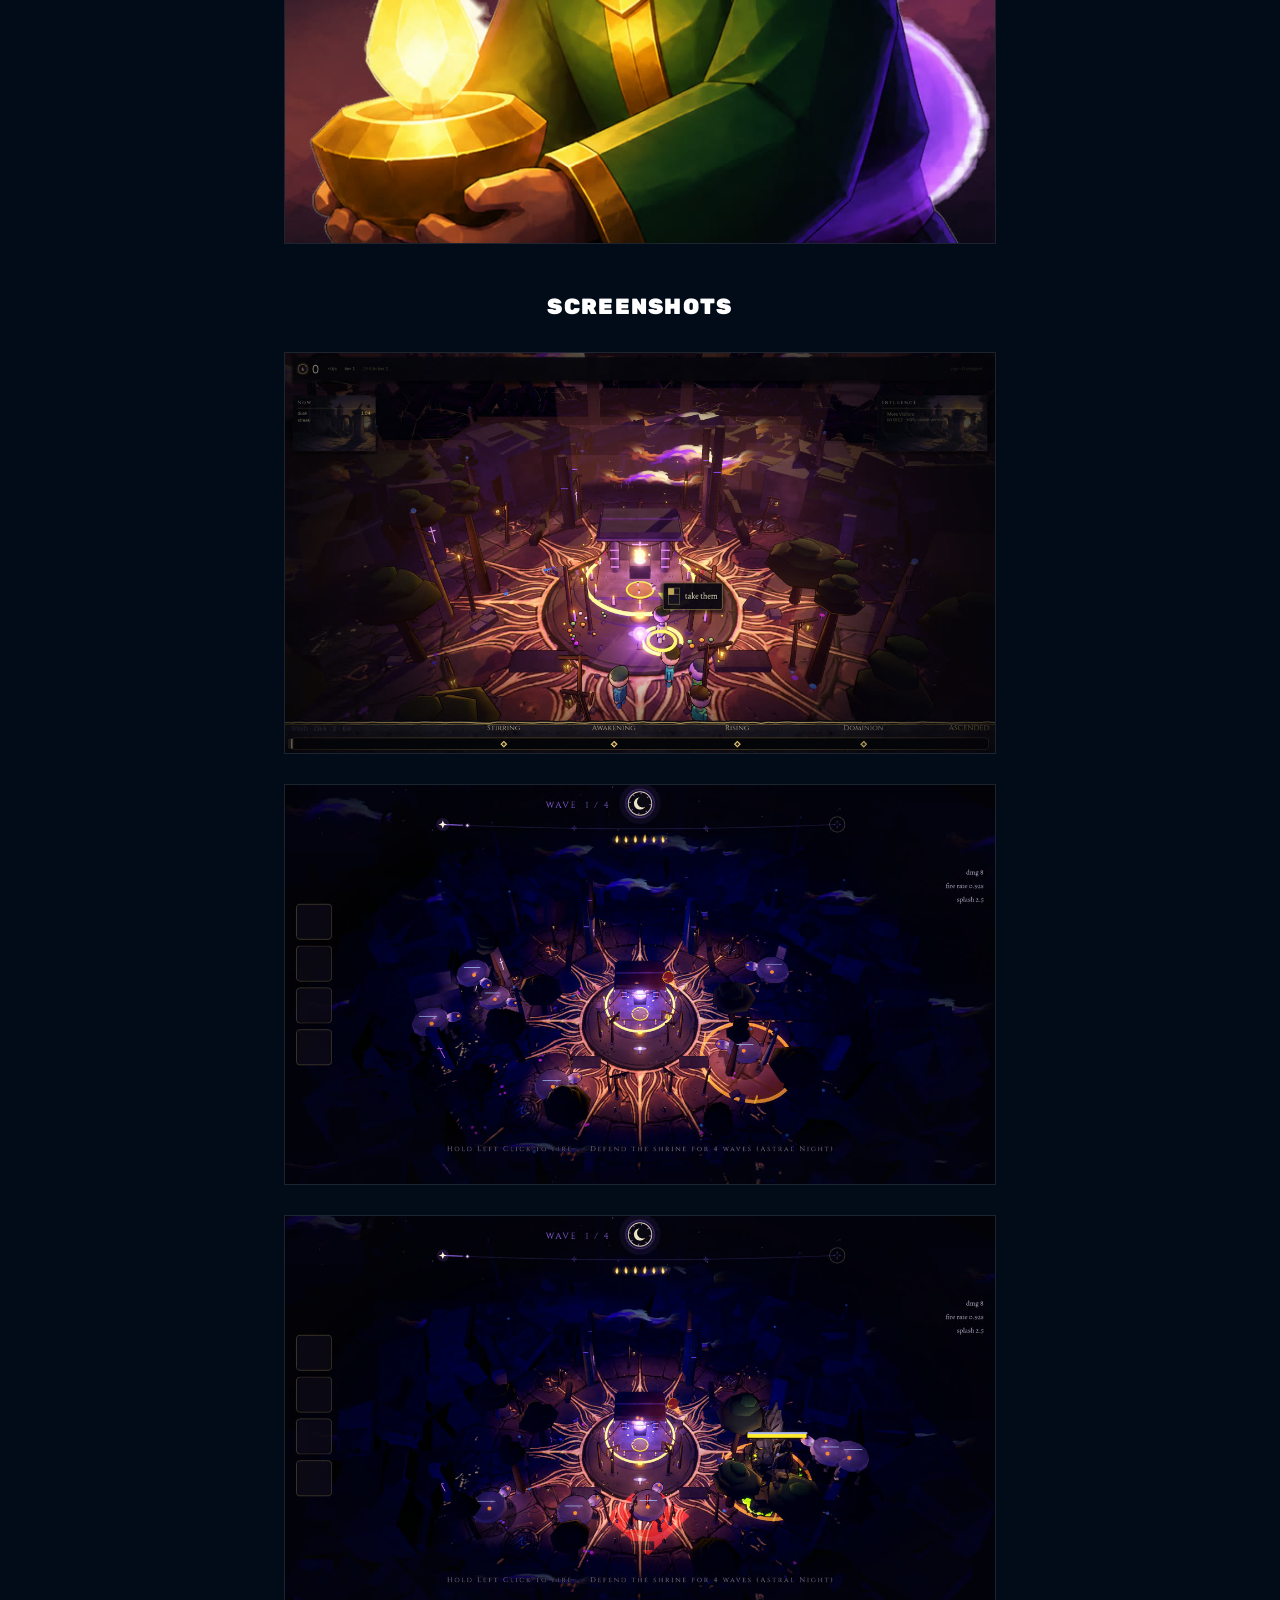
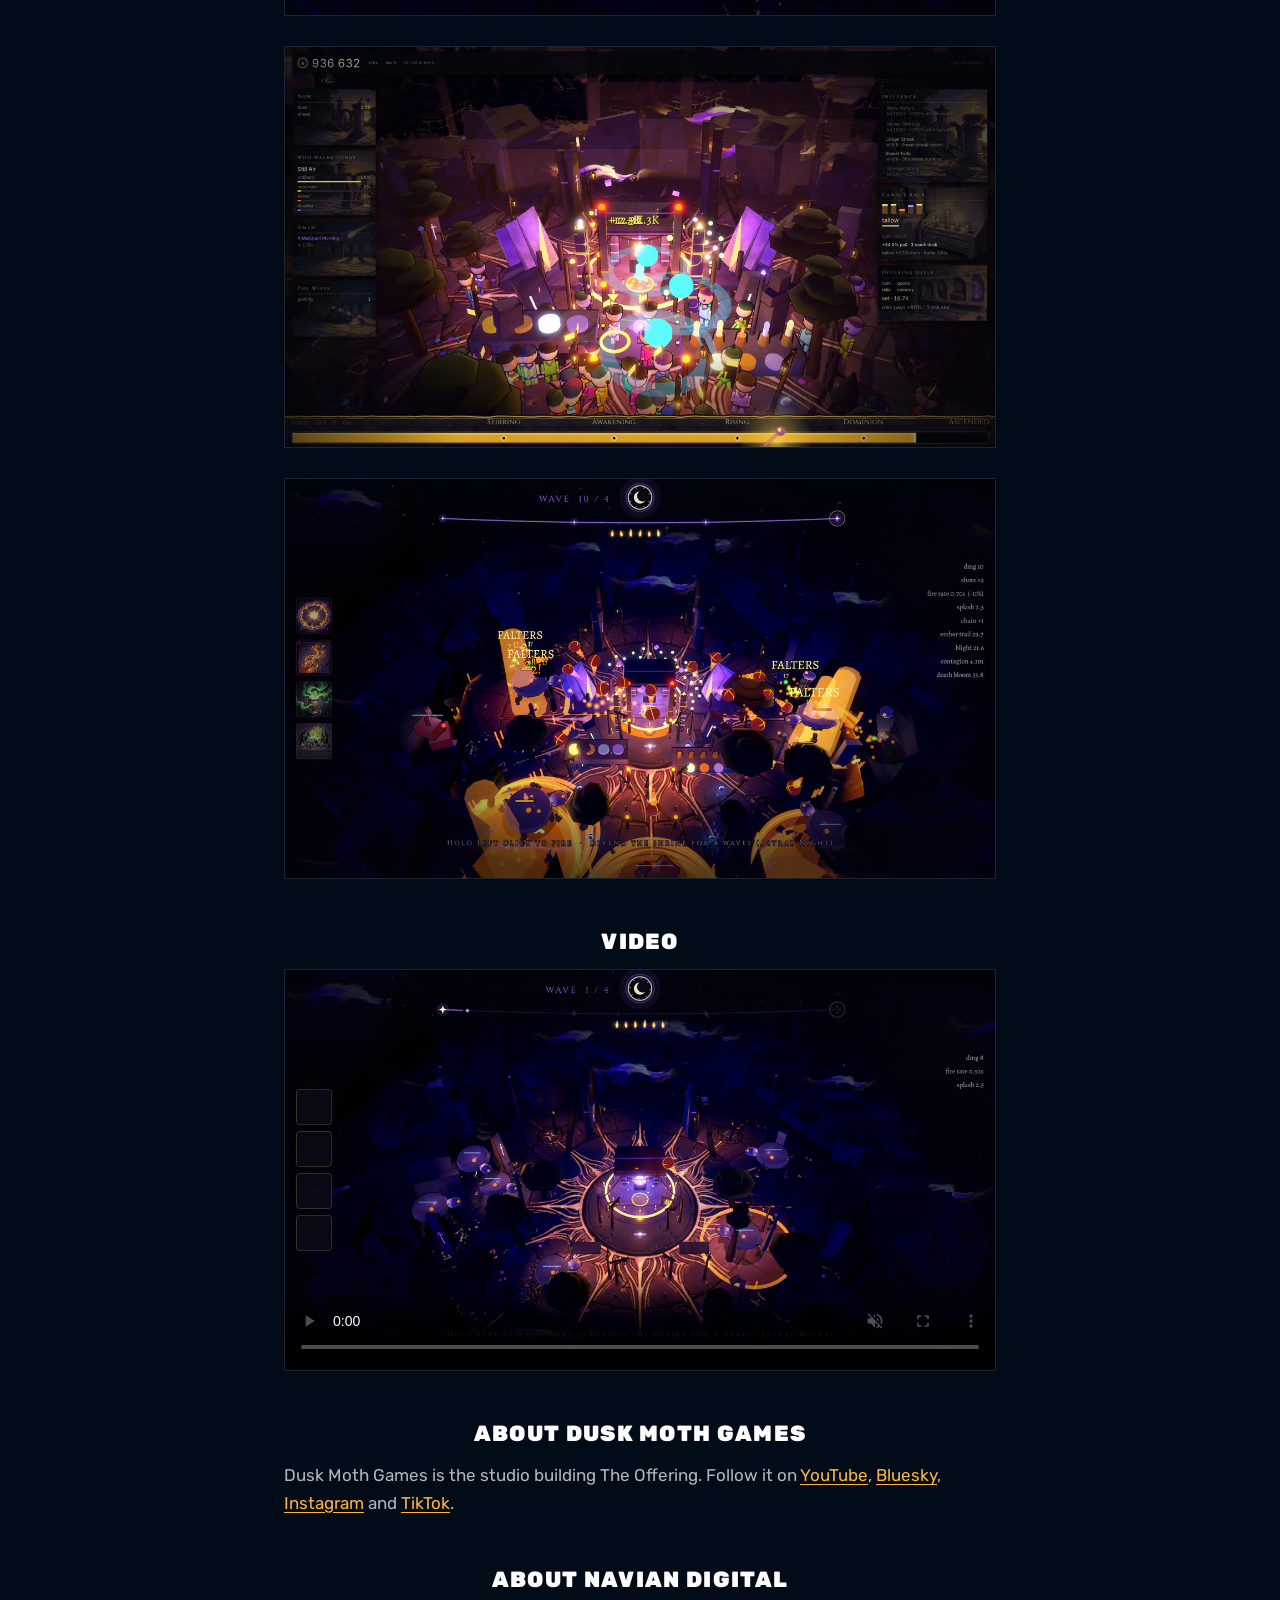
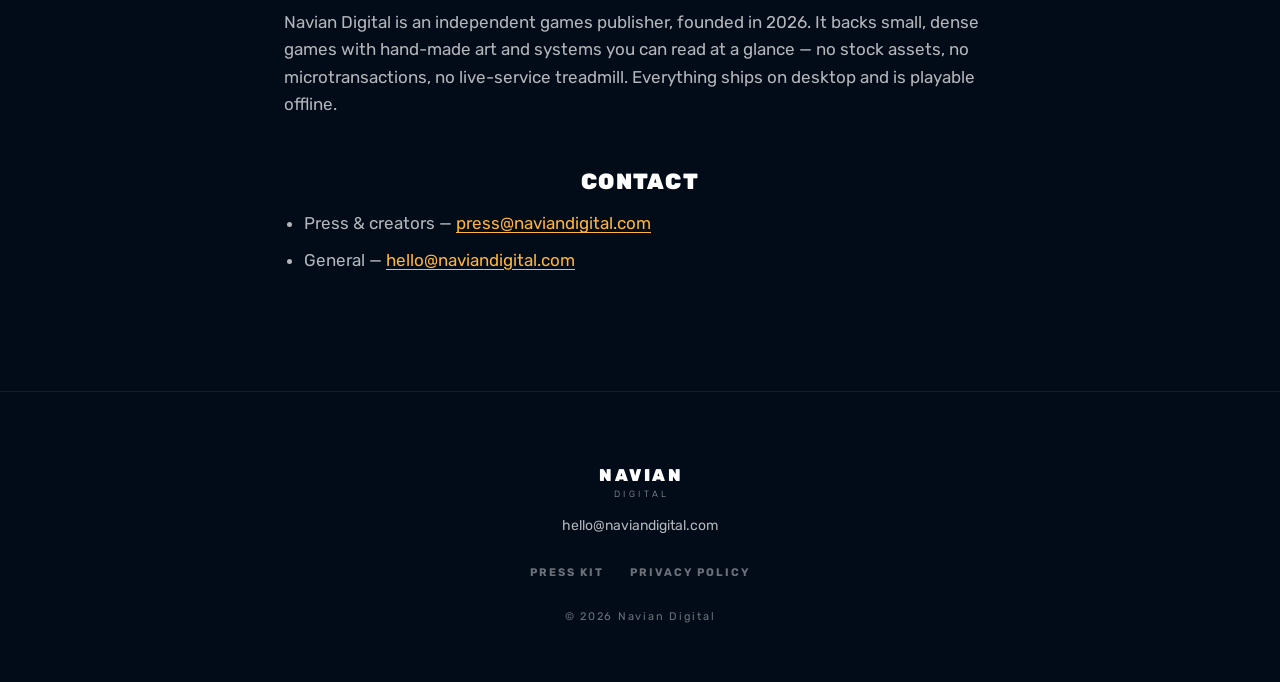
==== commit d453b39d: "Separate the publisher from the studio Navian Digital publishes; Dusk Moth Games develops The Offeri" ====
--- a/press.html
+++ b/press.html
@@ -14,15 +14,6 @@
 <link rel="stylesheet" href="css/style.css">
 </head>
 <body>
-
-<div class="topbar">
-  <nav class="socials socials--top" aria-label="Social links">
-    <a href="https://www.youtube.com/channel/UCkLW0XZ5EI3OrxDz9NgHzCQ" target="_blank" rel="noopener" aria-label="YouTube"><svg viewBox="0 0 24 24"><path d="M23 7.5a2.9 2.9 0 0 0-2-2C19.2 5 12 5 12 5s-7.2 0-9 .5a2.9 2.9 0 0 0-2 2A30 30 0 0 0 .5 12 30 30 0 0 0 1 16.5a2.9 2.9 0 0 0 2 2c1.8.5 9 .5 9 .5s7.2 0 9-.5a2.9 2.9 0 0 0 2-2 30 30 0 0 0 .5-4.5A30 30 0 0 0 23 7.5ZM9.8 15.3V8.7l6 3.3-6 3.3Z"/></svg></a>
-    <a href="https://www.tiktok.com/@duskmothgames" target="_blank" rel="noopener" aria-label="TikTok"><svg viewBox="0 0 24 24"><path d="M16.6 5.8a4.3 4.3 0 0 1-1-2.8h-3.1v12.3a2.6 2.6 0 1 1-1.8-2.5V9.6a5.7 5.7 0 1 0 4.9 5.6V9.4a7.3 7.3 0 0 0 4.3 1.4V7.7a4.3 4.3 0 0 1-3.3-1.9Z"/></svg></a>
-    <a href="https://bsky.app/profile/duskmothgames.bsky.social" target="_blank" rel="noopener" aria-label="Bluesky"><svg viewBox="0 0 24 24"><path d="M12 10.8C10.9 8.7 8 4.7 5.3 2.8 2.7 1 1.7 1.3 1 1.6.2 2 0 3.2 0 3.9c0 .7.4 6 .7 6.9.8 2.9 4 3.9 6.8 3.6h.4-.4c-4.1.6-7.8 2.1-3 7.5 5.3 5.5 7.3-1.2 8.3-4.6 1 3.4 2.2 9.9 8.2 4.6 4.5-4.6 1.2-6.9-2.9-7.5h-.4.4c2.9.3 6-.7 6.8-3.6.3-.9.7-6.2.7-6.9 0-.7-.2-1.9-1-2.3-.7-.3-1.7-.6-4.3 1.2C15.9 4.7 13.1 8.7 12 10.8Z"/></svg></a>
-    <a href="https://www.instagram.com/duskmothgames/" target="_blank" rel="noopener" aria-label="Instagram"><svg viewBox="0 0 24 24"><path d="M12 2.2c3.2 0 3.6 0 4.9.1 1.2.1 1.8.2 2.2.4.6.2 1 .5 1.4.9.4.4.7.8.9 1.4.2.4.4 1 .4 2.2.1 1.3.1 1.7.1 4.9s0 3.6-.1 4.9c-.1 1.2-.2 1.8-.4 2.2-.2.6-.5 1-.9 1.4-.4.4-.8.7-1.4.9-.4.2-1 .4-2.2.4-1.3.1-1.7.1-4.9.1s-3.6 0-4.9-.1c-1.2-.1-1.8-.2-2.2-.4a3.8 3.8 0 0 1-1.4-.9 3.8 3.8 0 0 1-.9-1.4c-.2-.4-.4-1-.4-2.2C2.2 15.6 2.2 15.2 2.2 12s0-3.6.1-4.9c.1-1.2.2-1.8.4-2.2.2-.6.5-1 .9-1.4.4-.4.8-.7 1.4-.9.4-.2 1-.4 2.2-.4 1.3-.1 1.7-.1 4.8-.1Zm0 5.8a4 4 0 1 0 0 8 4 4 0 0 0 0-8Zm0 6.6a2.6 2.6 0 1 1 0-5.2 2.6 2.6 0 0 1 0 5.2Zm5.1-6.8a.9.9 0 1 1-1.9 0 .9.9 0 0 1 1.9 0Z"/></svg></a>
-  </nav>
-</div>
 
 <header class="masthead is-stuck" id="masthead">
   <div class="masthead__inner">
@@ -72,7 +63,8 @@
 
   <h2>Fact sheet</h2>
   <ul>
-    <li><strong>Developer / publisher</strong> — Navian Digital</li>
+    <li><strong>Developer</strong> — Dusk Moth Games</li>
+    <li><strong>Publisher</strong> — Navian Digital</li>
     <li><strong>Platform</strong> — PC (Steam), Windows</li>
     <li><strong>Steam App ID</strong> — 5069510</li>
     <li><strong>Release</strong> — TBA</li>
@@ -129,8 +121,15 @@
     <source src="assets/video/night.mp4" type="video/mp4">
   </video>
 
+  <h2>About Dusk Moth Games</h2>
+  <p>Dusk Moth Games is the studio building The Offering. Follow it on
+    <a href="https://www.youtube.com/channel/UCkLW0XZ5EI3OrxDz9NgHzCQ" target="_blank" rel="noopener">YouTube</a>,
+    <a href="https://bsky.app/profile/duskmothgames.bsky.social" target="_blank" rel="noopener">Bluesky</a>,
+    <a href="https://www.instagram.com/duskmothgames/" target="_blank" rel="noopener">Instagram</a> and
+    <a href="https://www.tiktok.com/@duskmothgames" target="_blank" rel="noopener">TikTok</a>.</p>
+
   <h2>About Navian Digital</h2>
-  <p>Navian Digital is an independent game studio. We build small, dense games with hand-made art and systems you can read at a glance — no stock assets, no microtransactions, no live-service treadmill.</p>
+  <p>Navian Digital is an independent games publisher, founded in 2026. It backs small, dense games with hand-made art and systems you can read at a glance — no stock assets, no microtransactions, no live-service treadmill. Everything ships on desktop and is playable offline.</p>
 
   <h2>Contact</h2>
   <ul>
--- a/css/style.css
+++ b/css/style.css
@@ -18,7 +18,6 @@
 
   --col: 900px;          /* the centred content column landfall uses */
   --gut: 24px;
-  --top-h: 40px;
   --mast-h: 86px;
 }
 
@@ -64,13 +63,24 @@
 .socials a:hover{ color:var(--paper); }
 .socials svg{ width:100%; height:100%; fill:currentColor; }
 
-.topbar{
-  position:relative;
-  z-index:70;
-  display:grid;
-  place-items:center;
-  height:var(--top-h);
-  background:#01060f;
+/* The social accounts belong to Dusk Moth Games, not to Navian, so they sit on
+   the game they cover rather than in the company chrome. When Navian has its
+   own accounts, a .topbar rail comes back above the masthead. */
+.socials--entry{ margin-top:14px; }
+.socials--entry a{ width:19px; height:19px; }
+
+.entry__studio{
+  margin-top:26px;
+  padding-top:22px;
+  border-top:1px solid rgba(255,255,255,.08);
+}
+.entry__by{
+  margin:0;
+  font-size:11px;
+  font-weight:700;
+  letter-spacing:.18em;
+  text-transform:uppercase;
+  color:var(--faint);
 }
 
 /* ─── masthead ──────────────────────────────────────────────────── */
@@ -342,7 +352,6 @@
   color:var(--faint);
 }
 .site-footer__links a:hover{ color:var(--paper); }
-.socials--foot{ margin-bottom:26px; }
 .site-footer__legal{ margin:0; font-size:11px; letter-spacing:.16em; color:var(--faint); }
 
 /* ─── article pages ─────────────────────────────────────────────── */
@@ -399,7 +408,6 @@
 
   .band--full{ min-height:86svh; }
   .btn{ min-width:0; flex:1 1 auto; padding:14px 22px; }
-  .socials--top{ gap:22px; }
 }
 
 @media (prefers-reduced-motion: reduce){
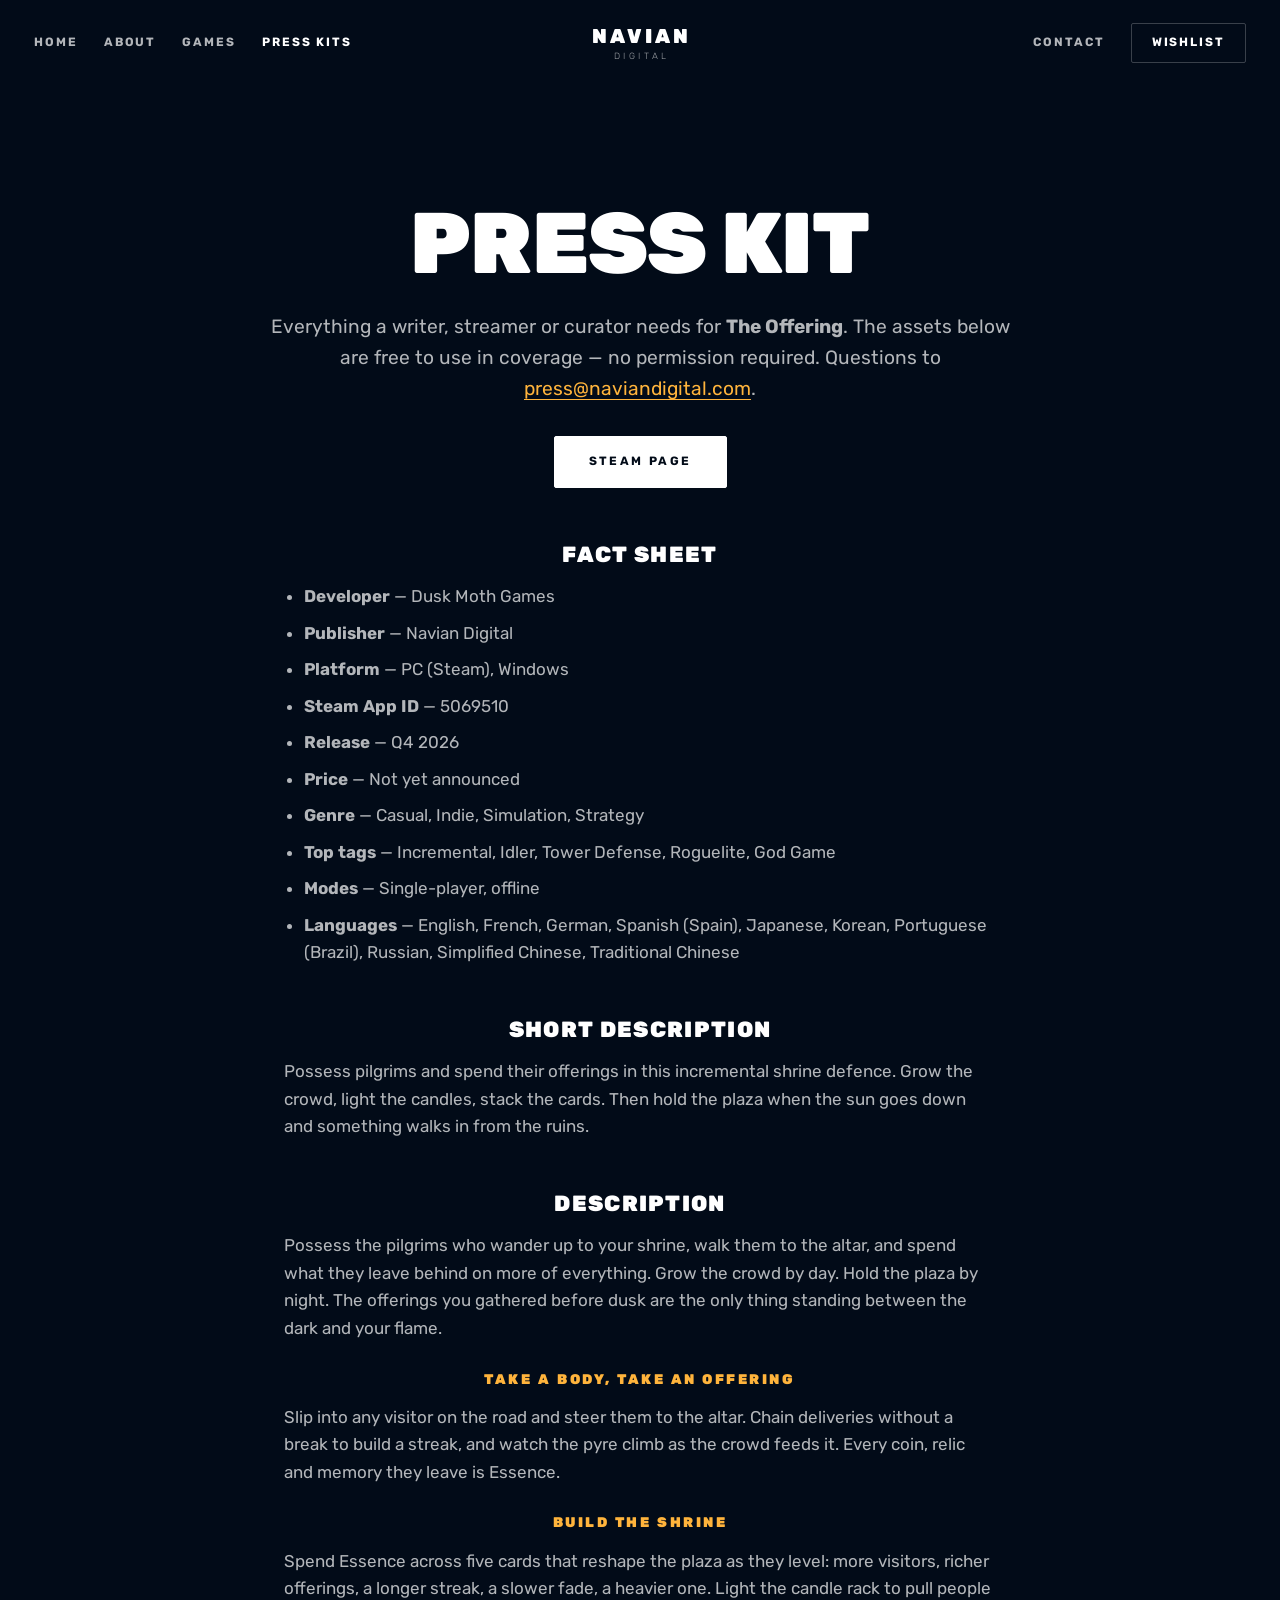
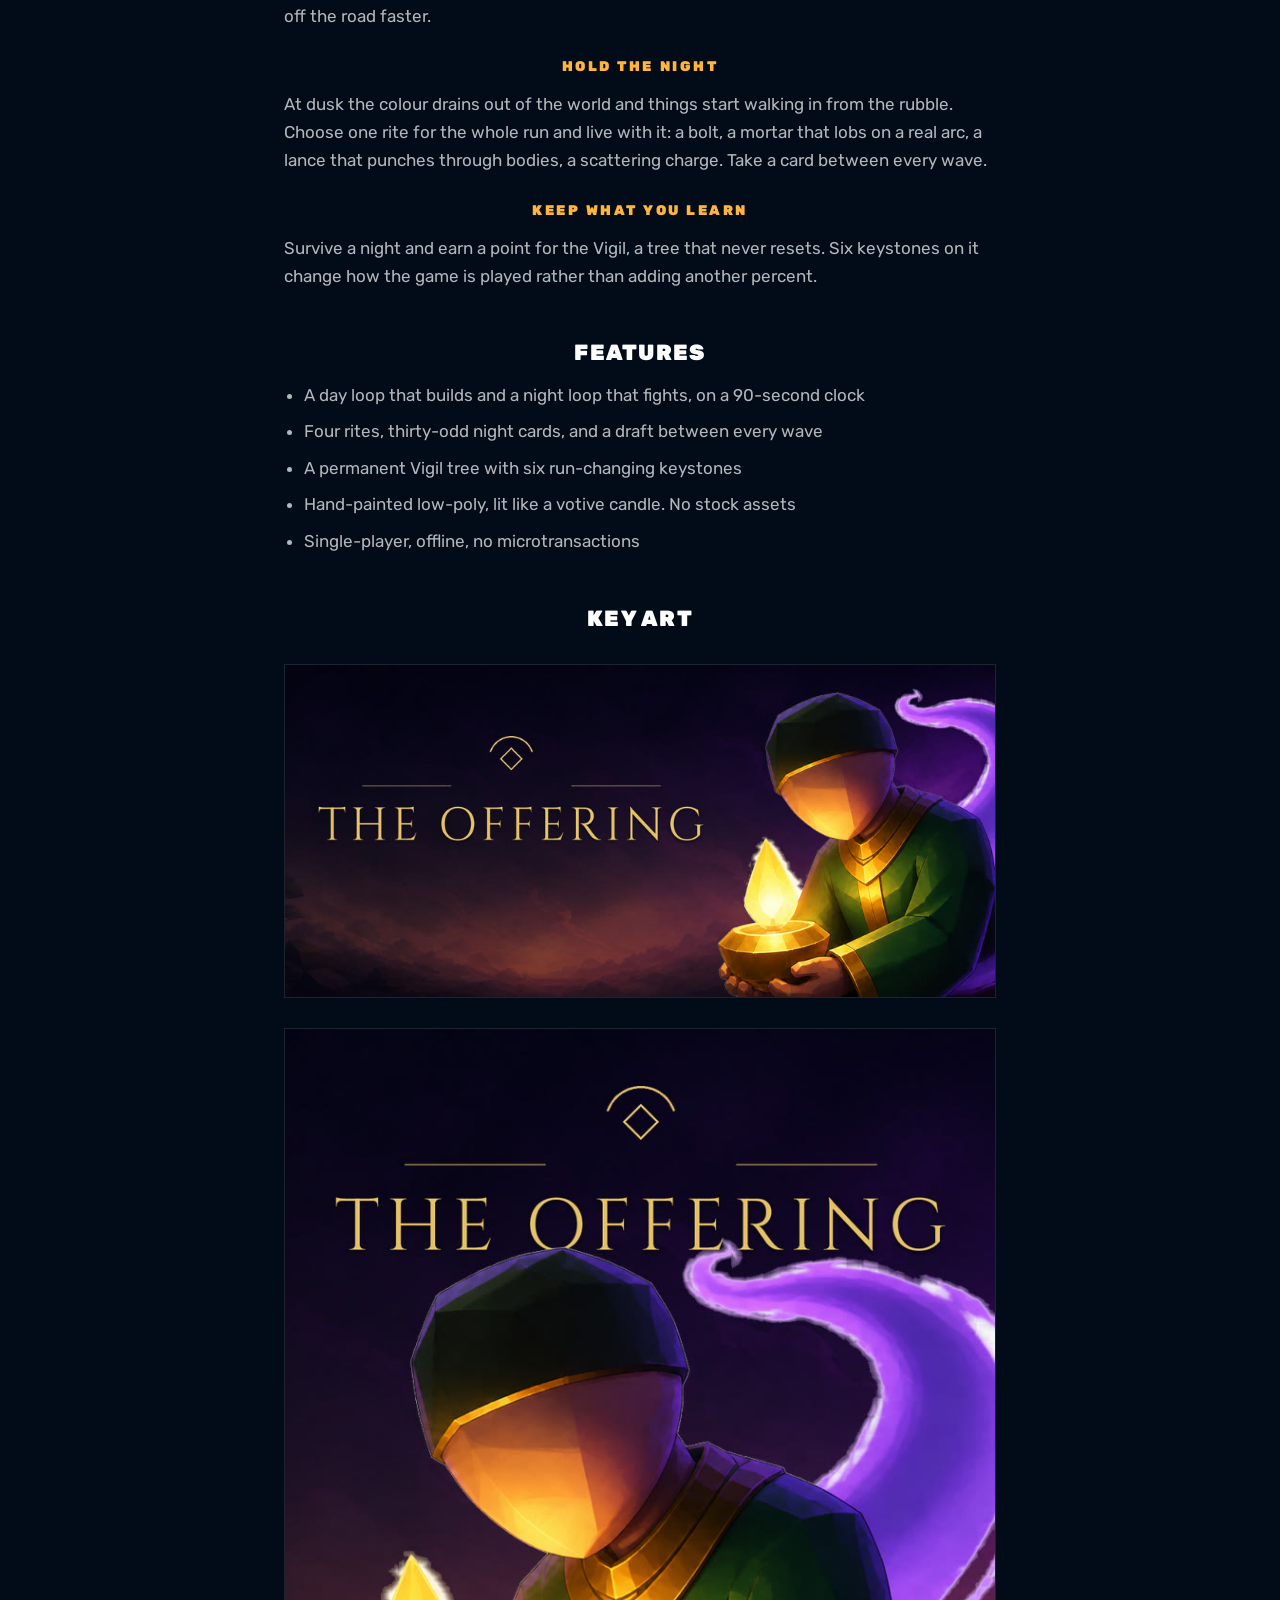
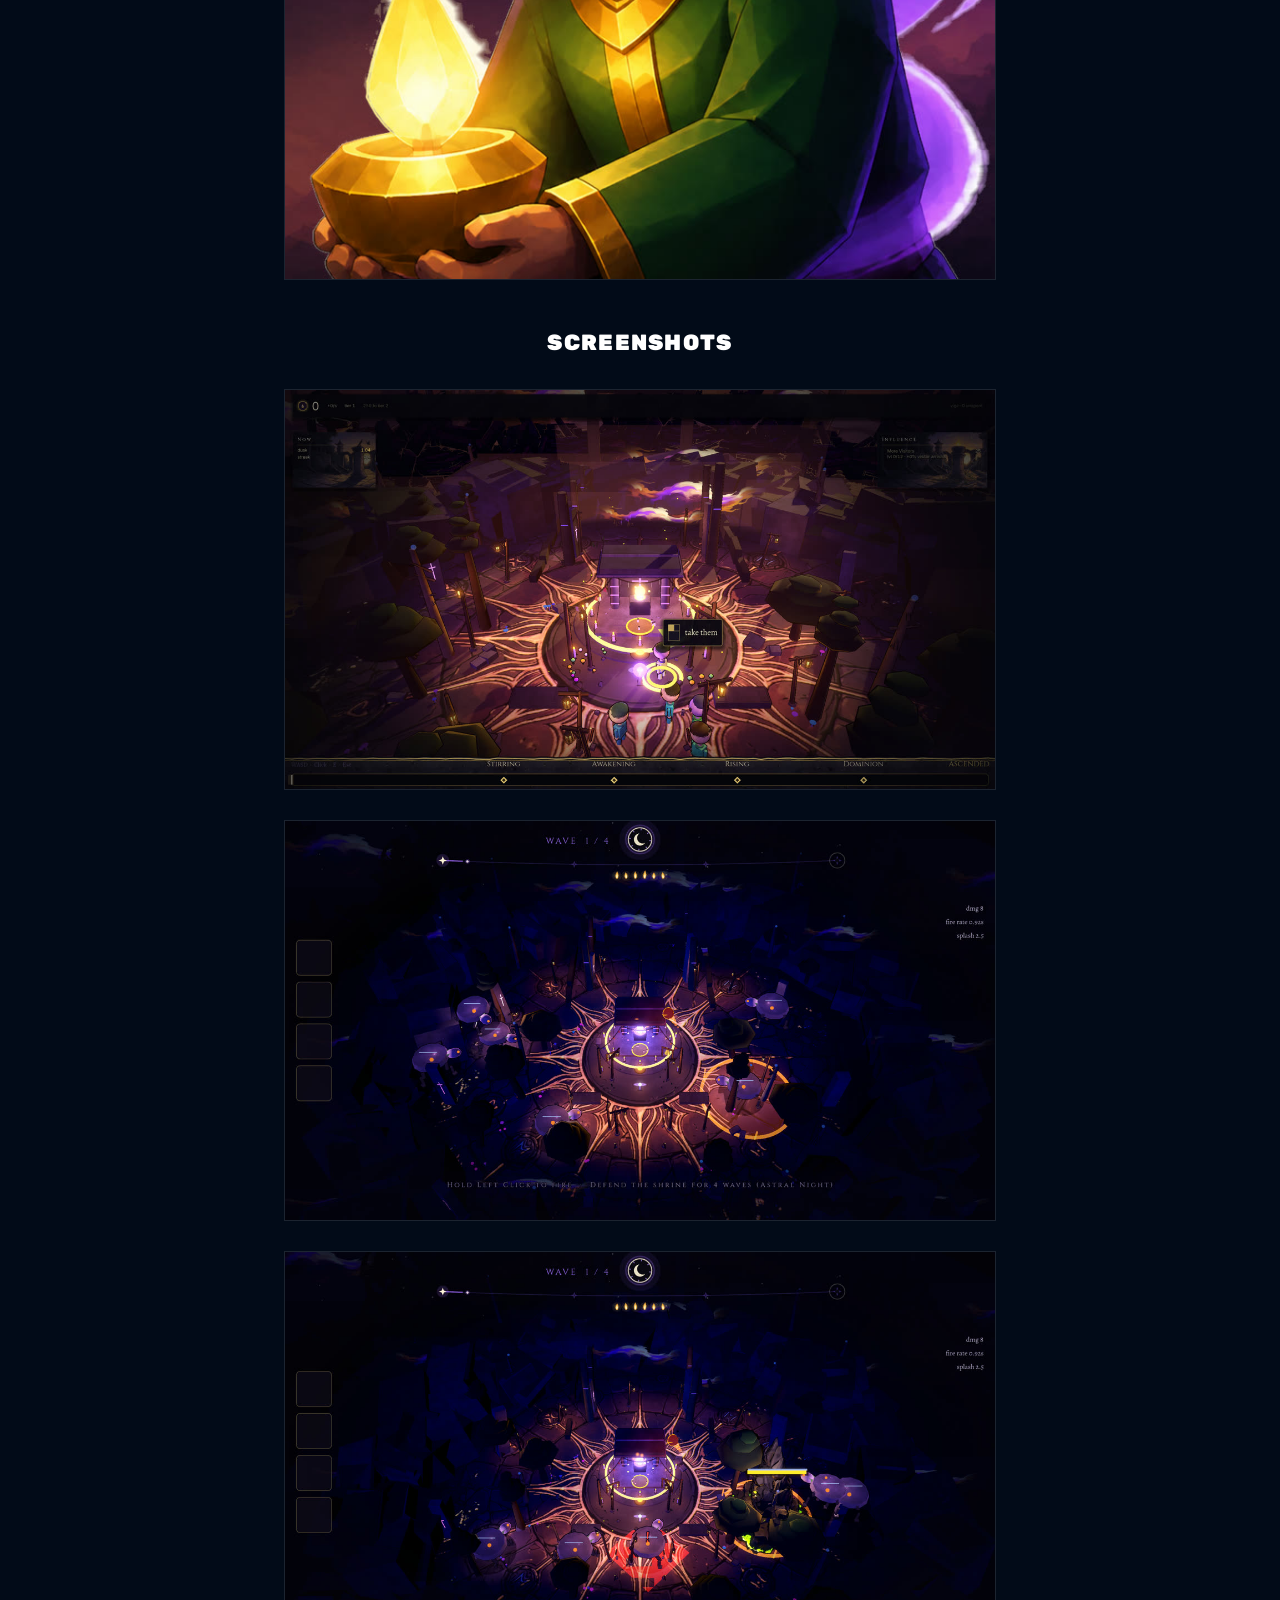
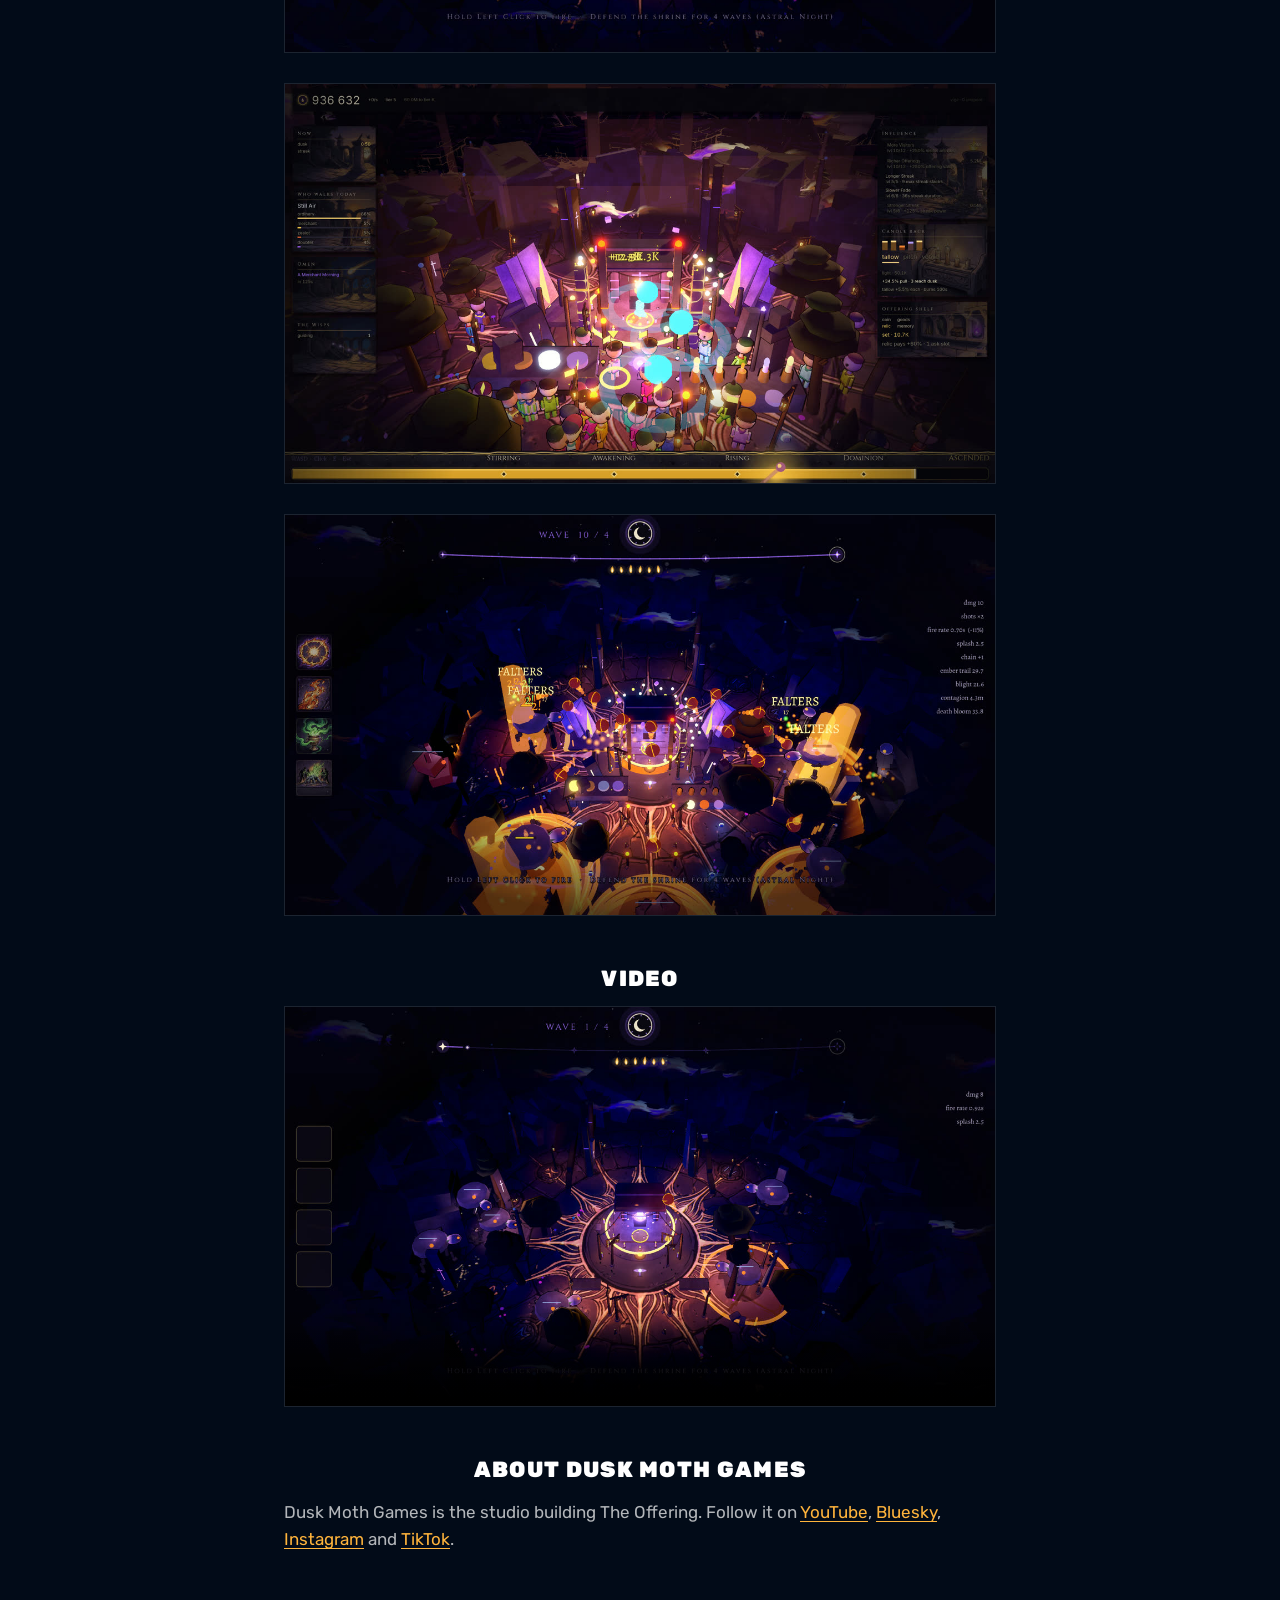
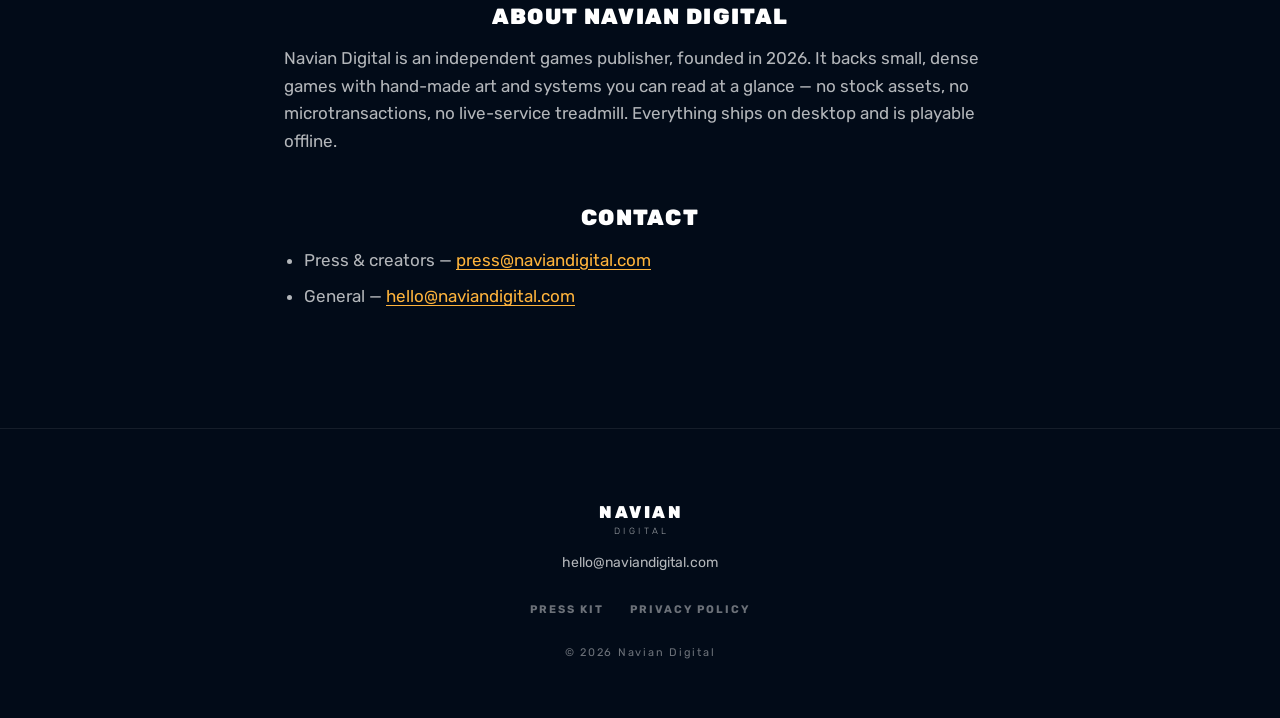
==== commit 39983646: "Reconcile the press kit against the Steam page; fix Games nav alignment The Steam store page is the " ====
--- a/press.html
+++ b/press.html
@@ -67,11 +67,12 @@
     <li><strong>Publisher</strong> — Navian Digital</li>
     <li><strong>Platform</strong> — PC (Steam), Windows</li>
     <li><strong>Steam App ID</strong> — 5069510</li>
-    <li><strong>Release</strong> — TBA</li>
-    <li><strong>Price</strong> — TBA</li>
-    <li><strong>Genre</strong> — Incremental / base building / tower defence</li>
+    <li><strong>Release</strong> — Q4 2026</li>
+    <li><strong>Price</strong> — Not yet announced</li>
+    <li><strong>Genre</strong> — Casual, Indie, Simulation, Strategy</li>
+    <li><strong>Top tags</strong> — Incremental, Idler, Tower Defense, Roguelite, God Game</li>
     <li><strong>Modes</strong> — Single-player, offline</li>
-    <li><strong>Languages</strong> — English, German, Spanish, French, Japanese, Korean, Portuguese (BR), Russian, Simplified &amp; Traditional Chinese</li>
+    <li><strong>Languages</strong> — English, French, German, Spanish (Spain), Japanese, Korean, Portuguese (Brazil), Russian, Simplified Chinese, Traditional Chinese</li>
   </ul>
 
   <h2>Short description</h2>
@@ -90,13 +91,13 @@
   <p>At dusk the colour drains out of the world and things start walking in from the rubble. Choose one rite for the whole run and live with it: a bolt, a mortar that lobs on a real arc, a lance that punches through bodies, a scattering charge. Take a card between every wave.</p>
 
   <h3>Keep what you learn</h3>
-  <p>Survive a night and earn a point for the Vigil, a tree that never resets. Its keystones change how the game is played rather than adding another percent.</p>
+  <p>Survive a night and earn a point for the Vigil, a tree that never resets. Six keystones on it change how the game is played rather than adding another percent.</p>
 
   <h2>Features</h2>
   <ul>
     <li>A day loop that builds and a night loop that fights, on a 90-second clock</li>
     <li>Four rites, thirty-odd night cards, and a draft between every wave</li>
-    <li>A permanent Vigil tree with run-changing keystones</li>
+    <li>A permanent Vigil tree with six run-changing keystones</li>
     <li>Hand-painted low-poly, lit like a votive candle. No stock assets</li>
     <li>Single-player, offline, no microtransactions</li>
   </ul>
--- a/css/style.css
+++ b/css/style.css
@@ -132,8 +132,12 @@
 }
 .mast-cta:hover{ background:var(--paper); border-color:var(--paper); color:var(--ink) !important; }
 
-/* nav folder (landfall's Games dropdown) */
-.mast-folder{ position:relative; }
+/* nav folder (landfall's Games dropdown)
+   display:flex matters — the sibling nav links are direct children of the nav's
+   flex container and get blockified to the full line-height. The link in here
+   is one level deeper, so without this it stays inline in a taller line box and
+   sits ~4px below the others. */
+.mast-folder{ position:relative; display:flex; align-items:center; }
 .mast-folder__menu{
   position:absolute;
   top:100%; left:50%;
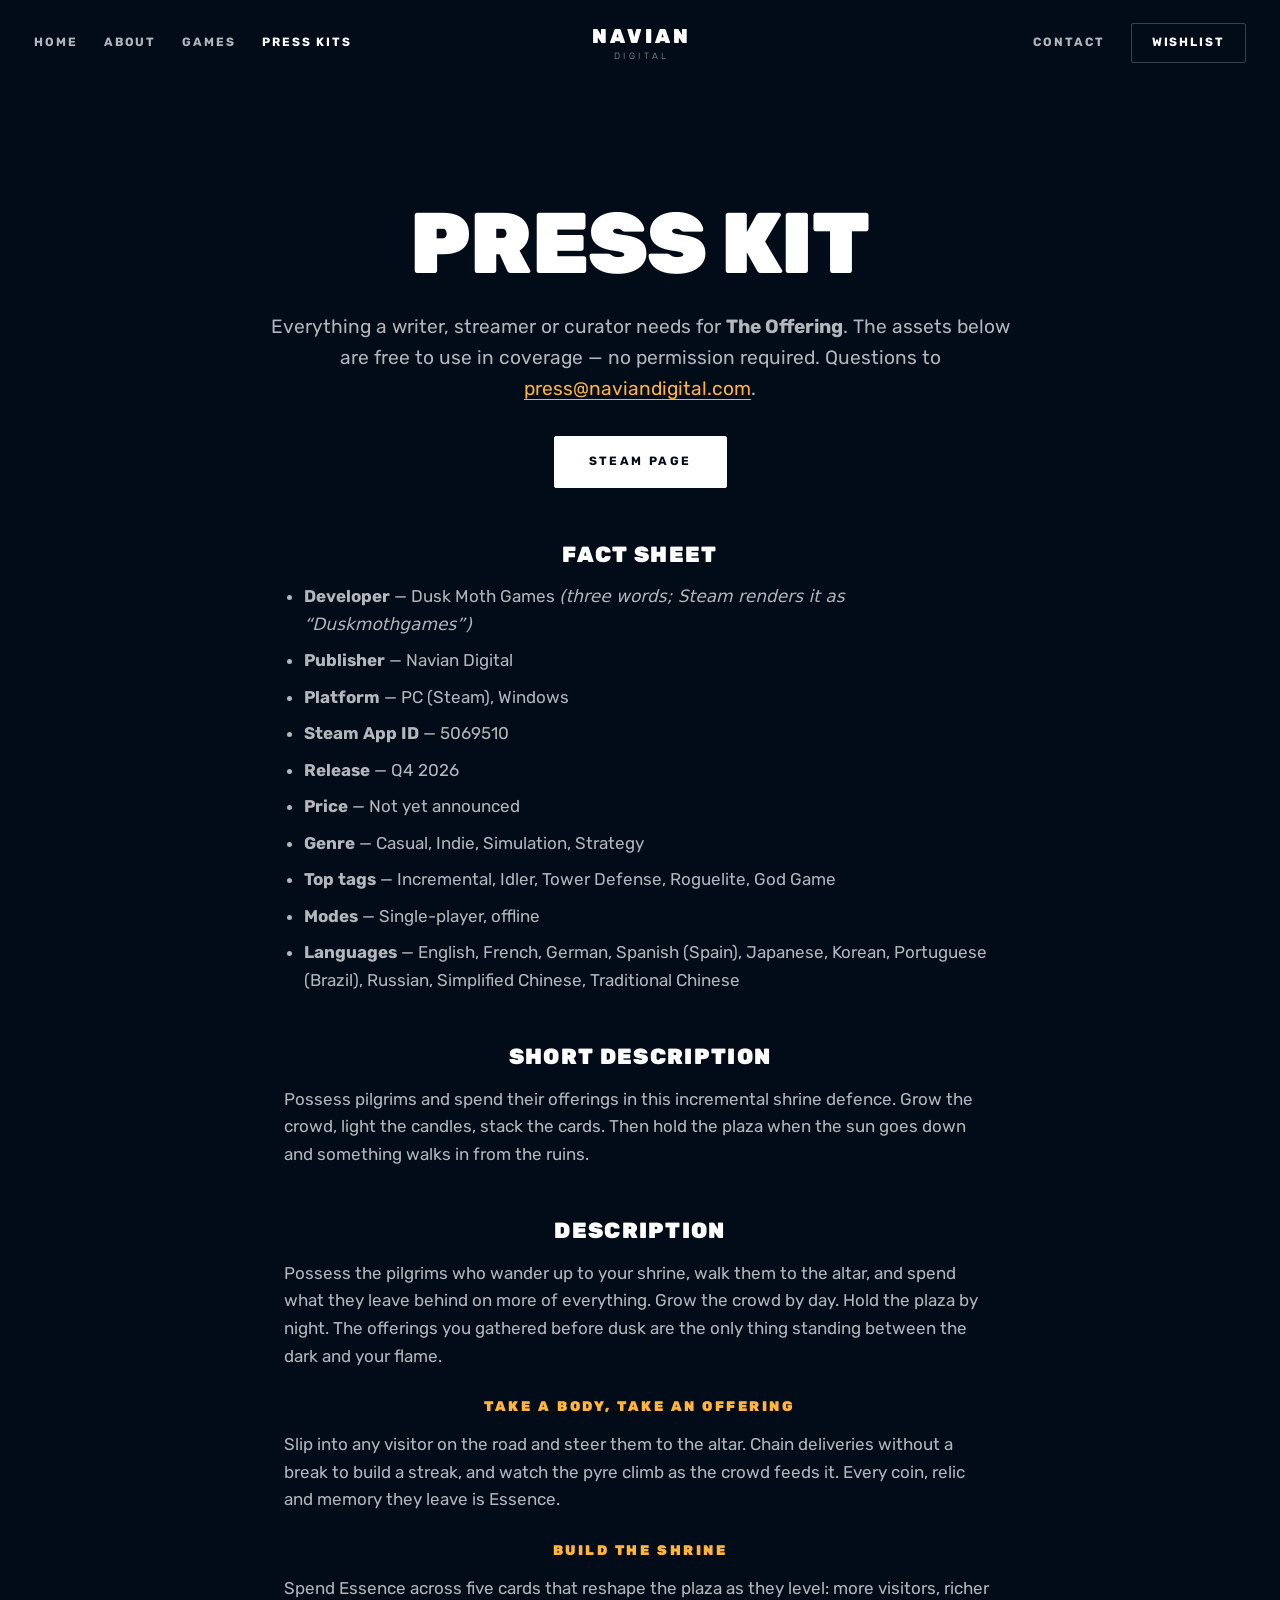
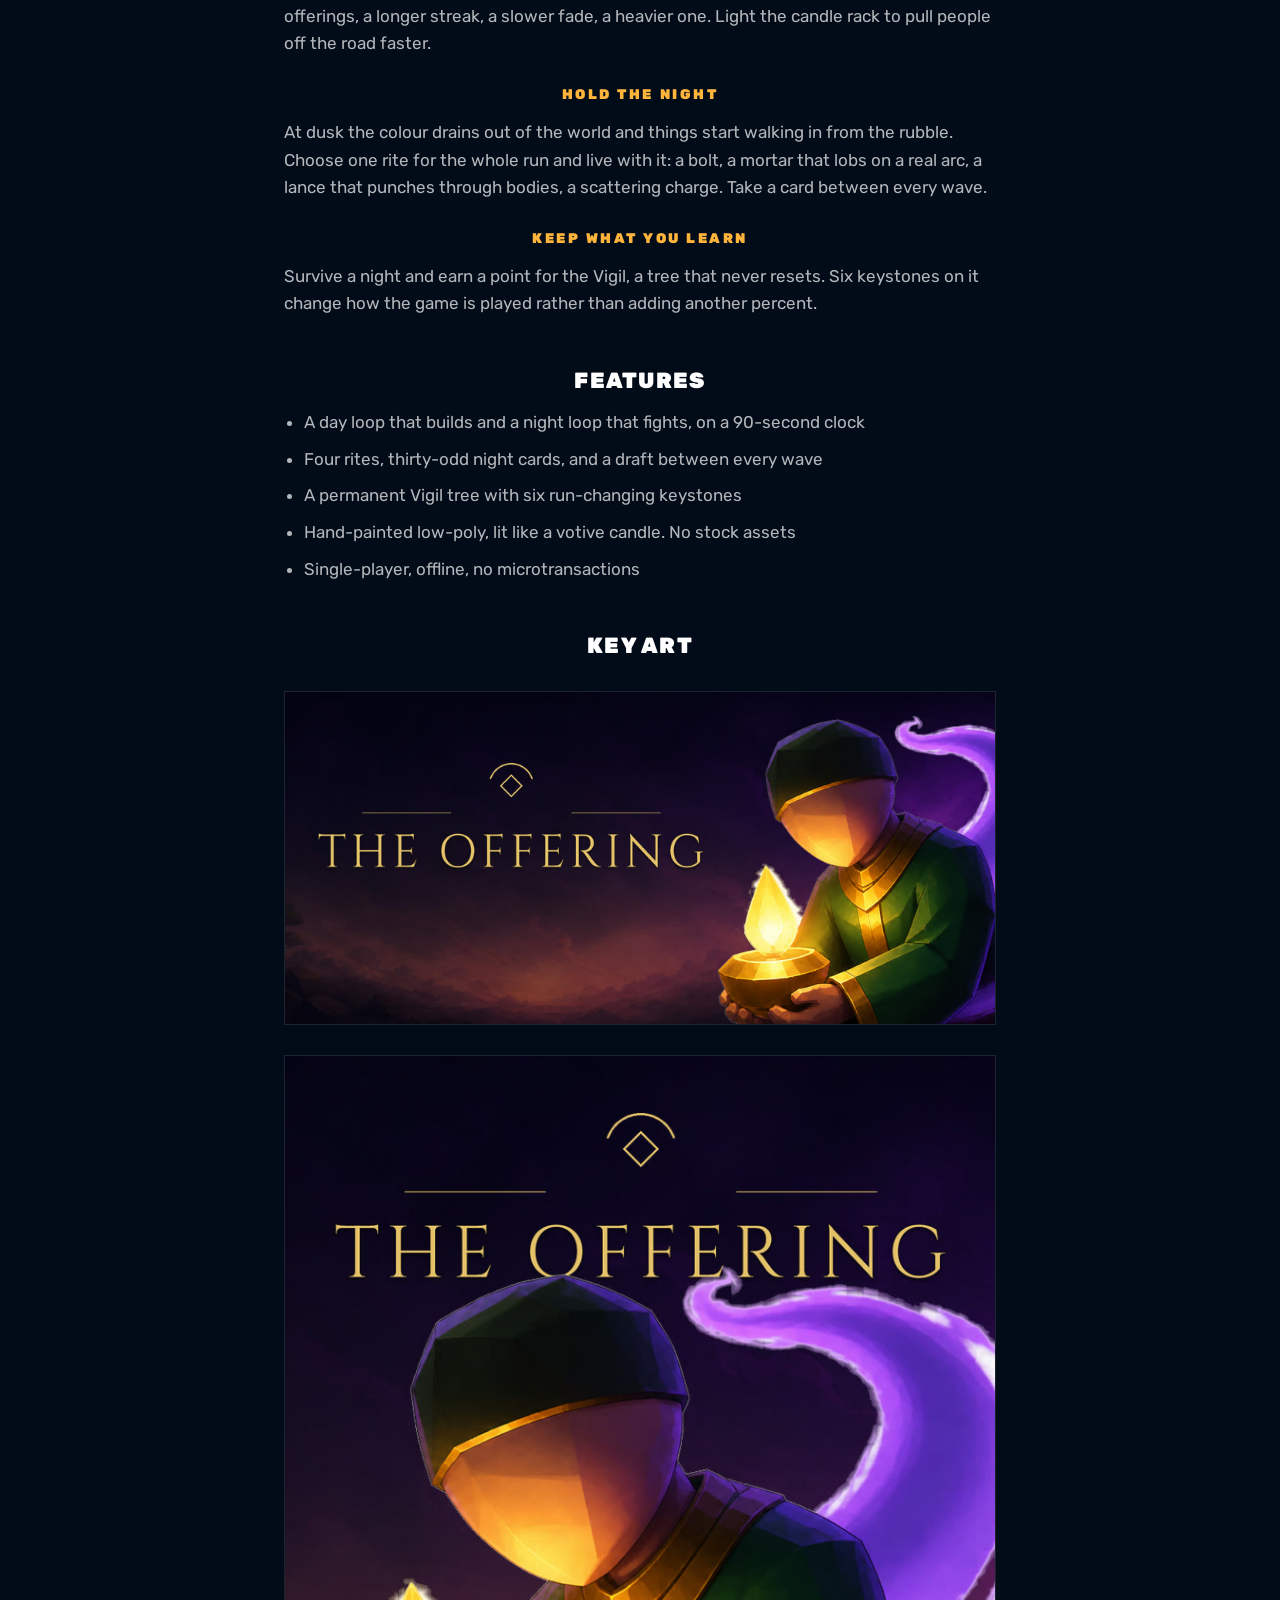
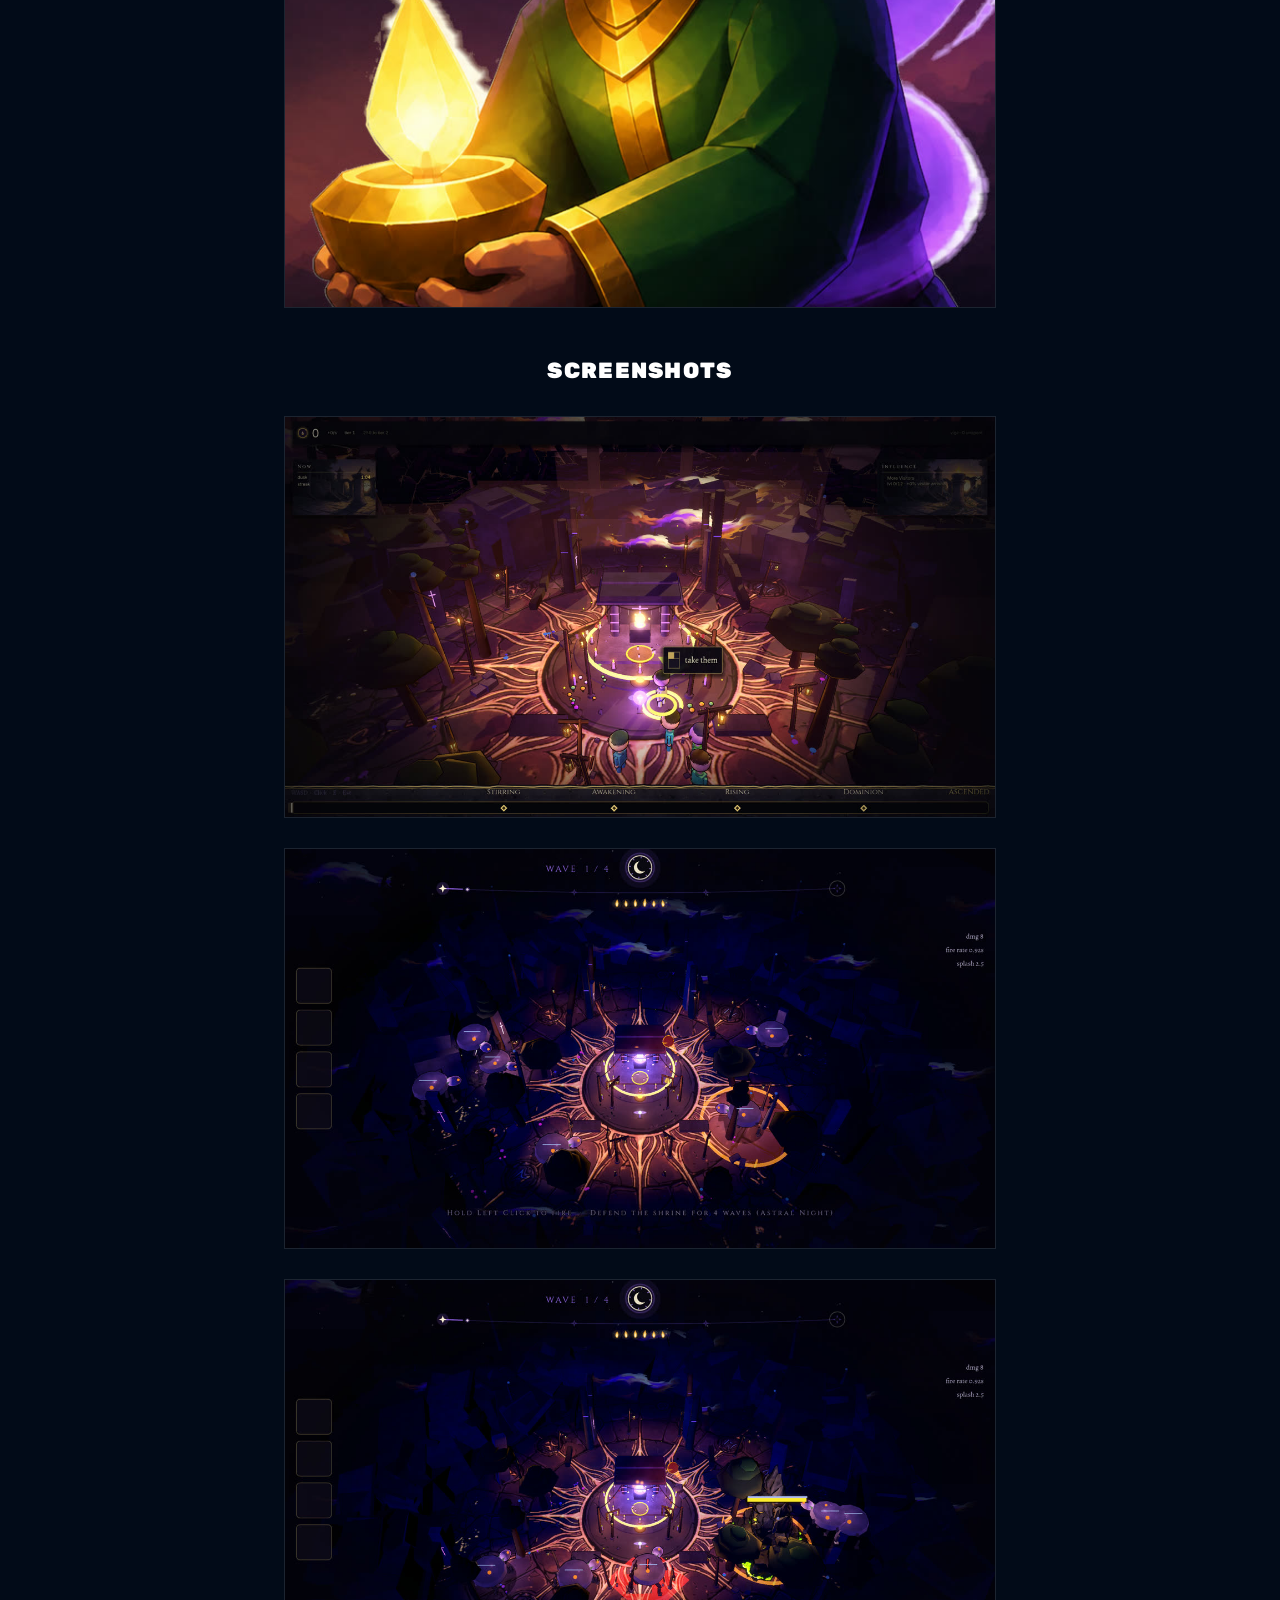
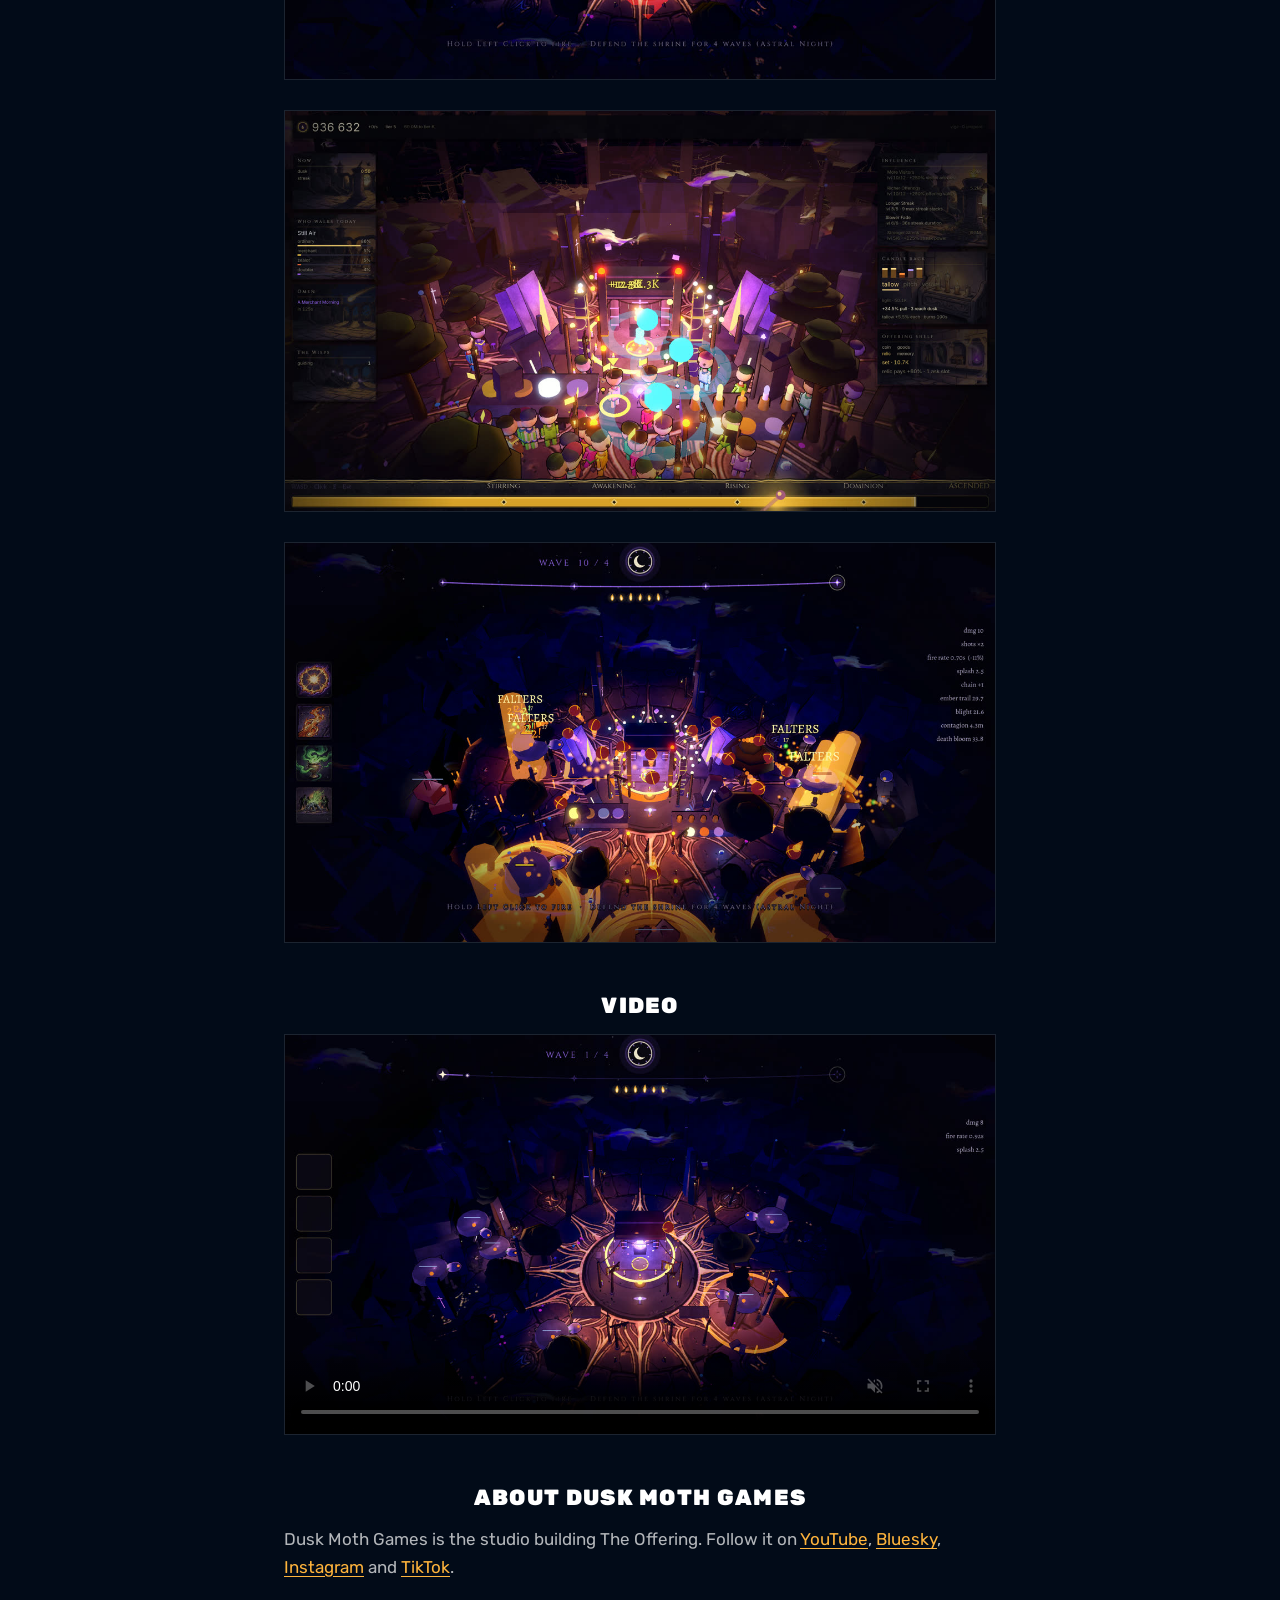
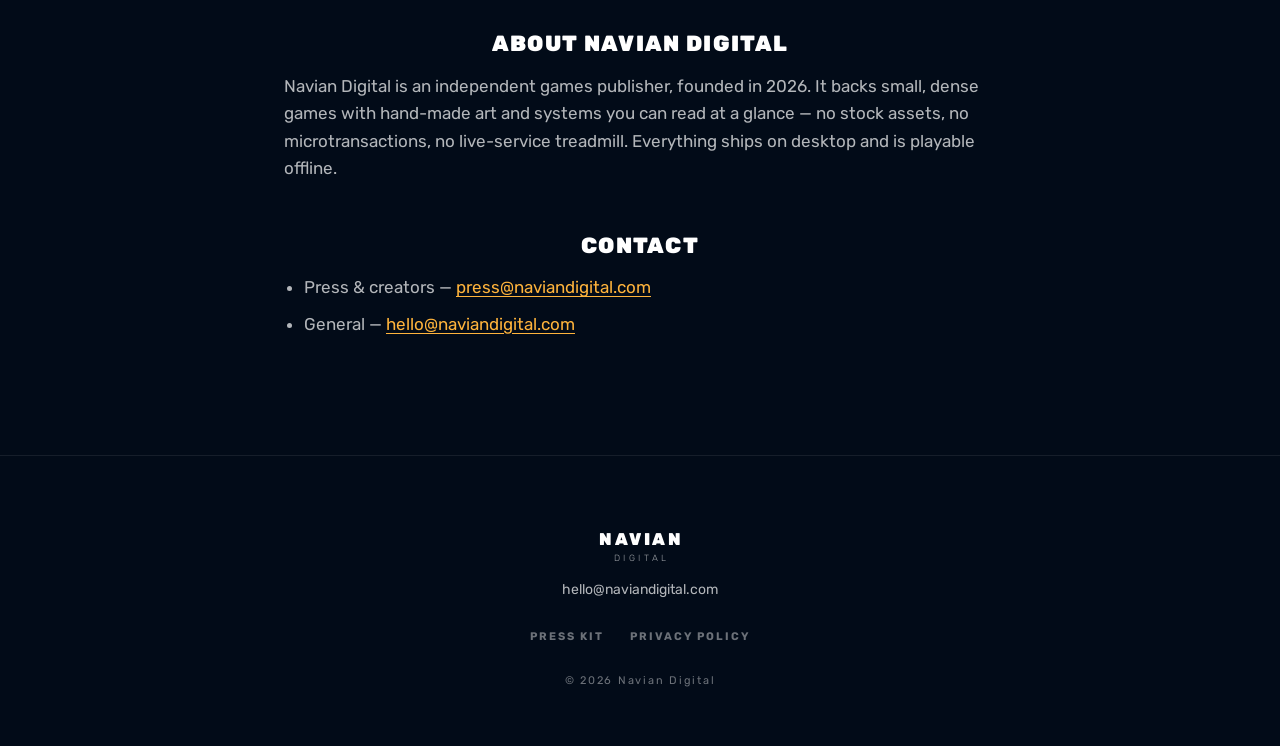
==== commit 79b795d2: "Name the canonical spelling of the studio in the press kit Steam shows the developer as one word, Du" ====
--- a/press.html
+++ b/press.html
@@ -63,7 +63,7 @@
 
   <h2>Fact sheet</h2>
   <ul>
-    <li><strong>Developer</strong> — Dusk Moth Games</li>
+    <li><strong>Developer</strong> — Dusk Moth Games <em>(three words; Steam renders it as “Duskmothgames”)</em></li>
     <li><strong>Publisher</strong> — Navian Digital</li>
     <li><strong>Platform</strong> — PC (Steam), Windows</li>
     <li><strong>Steam App ID</strong> — 5069510</li>
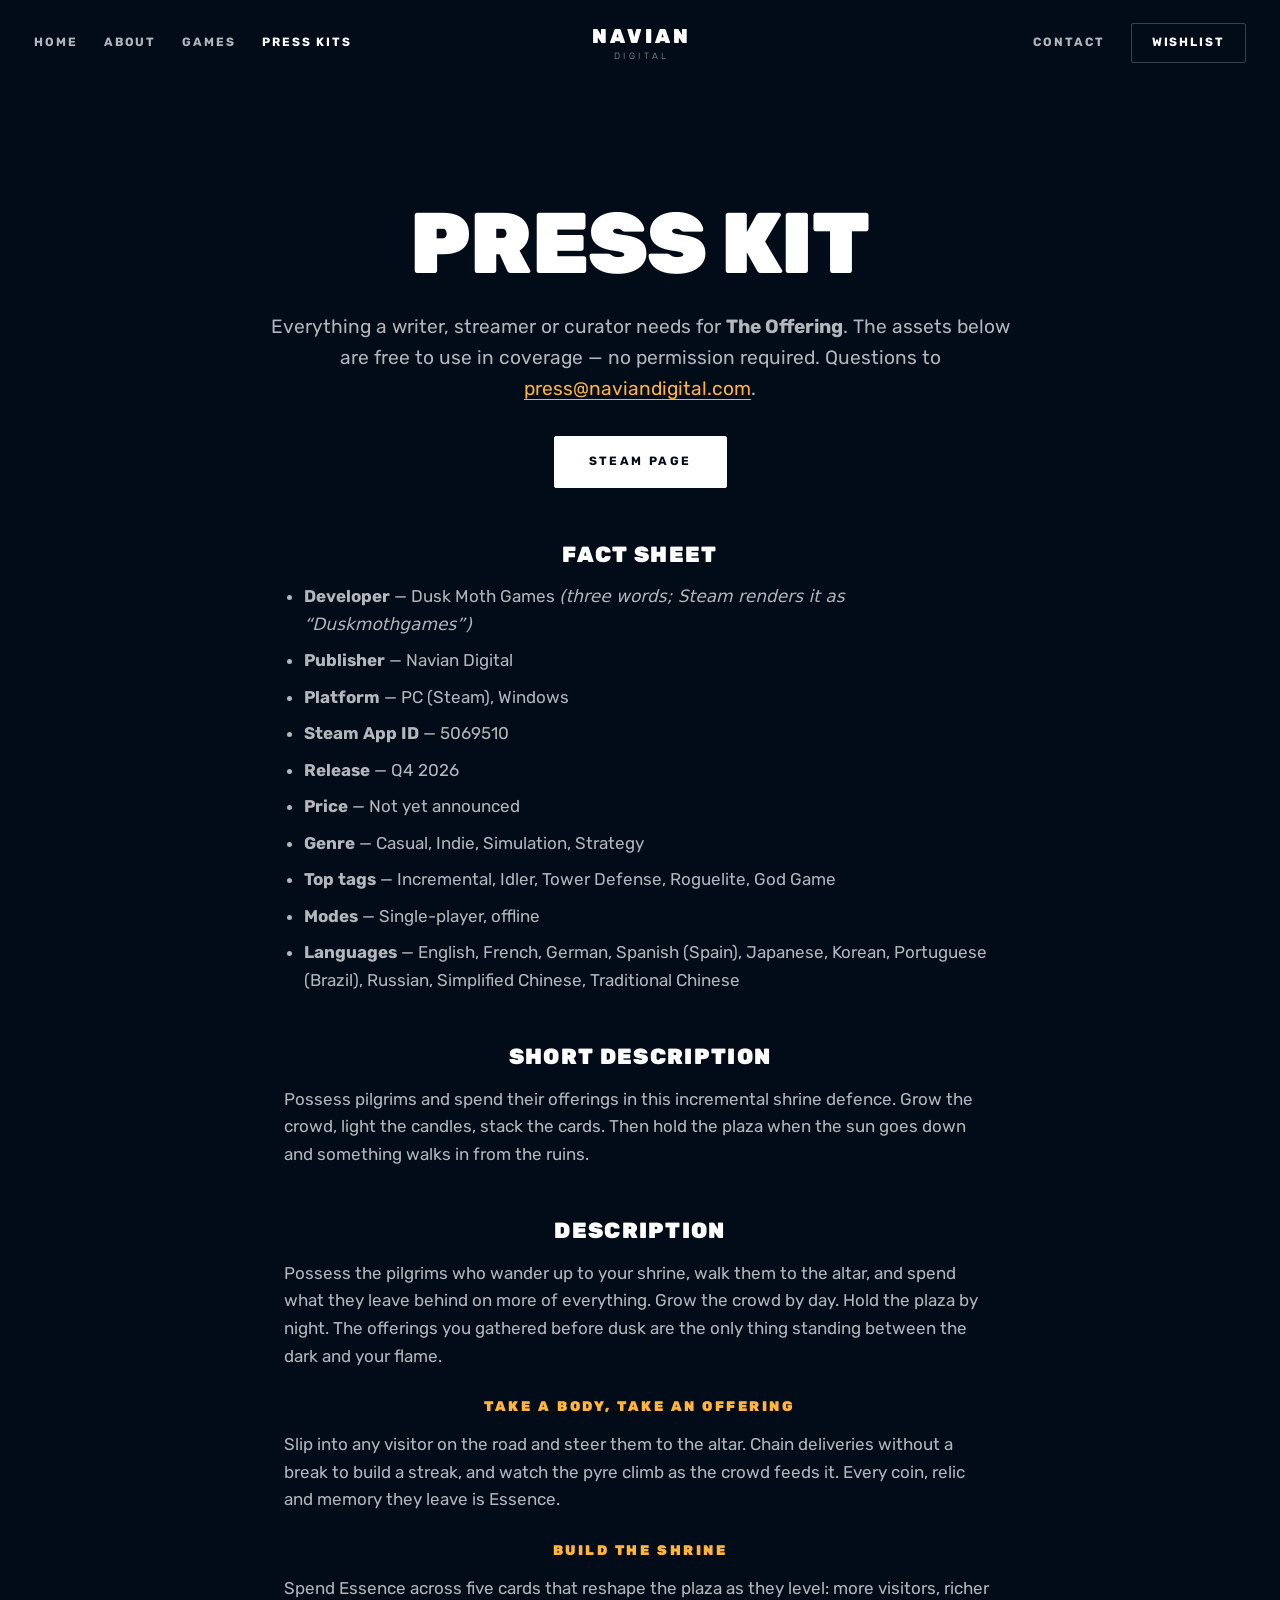
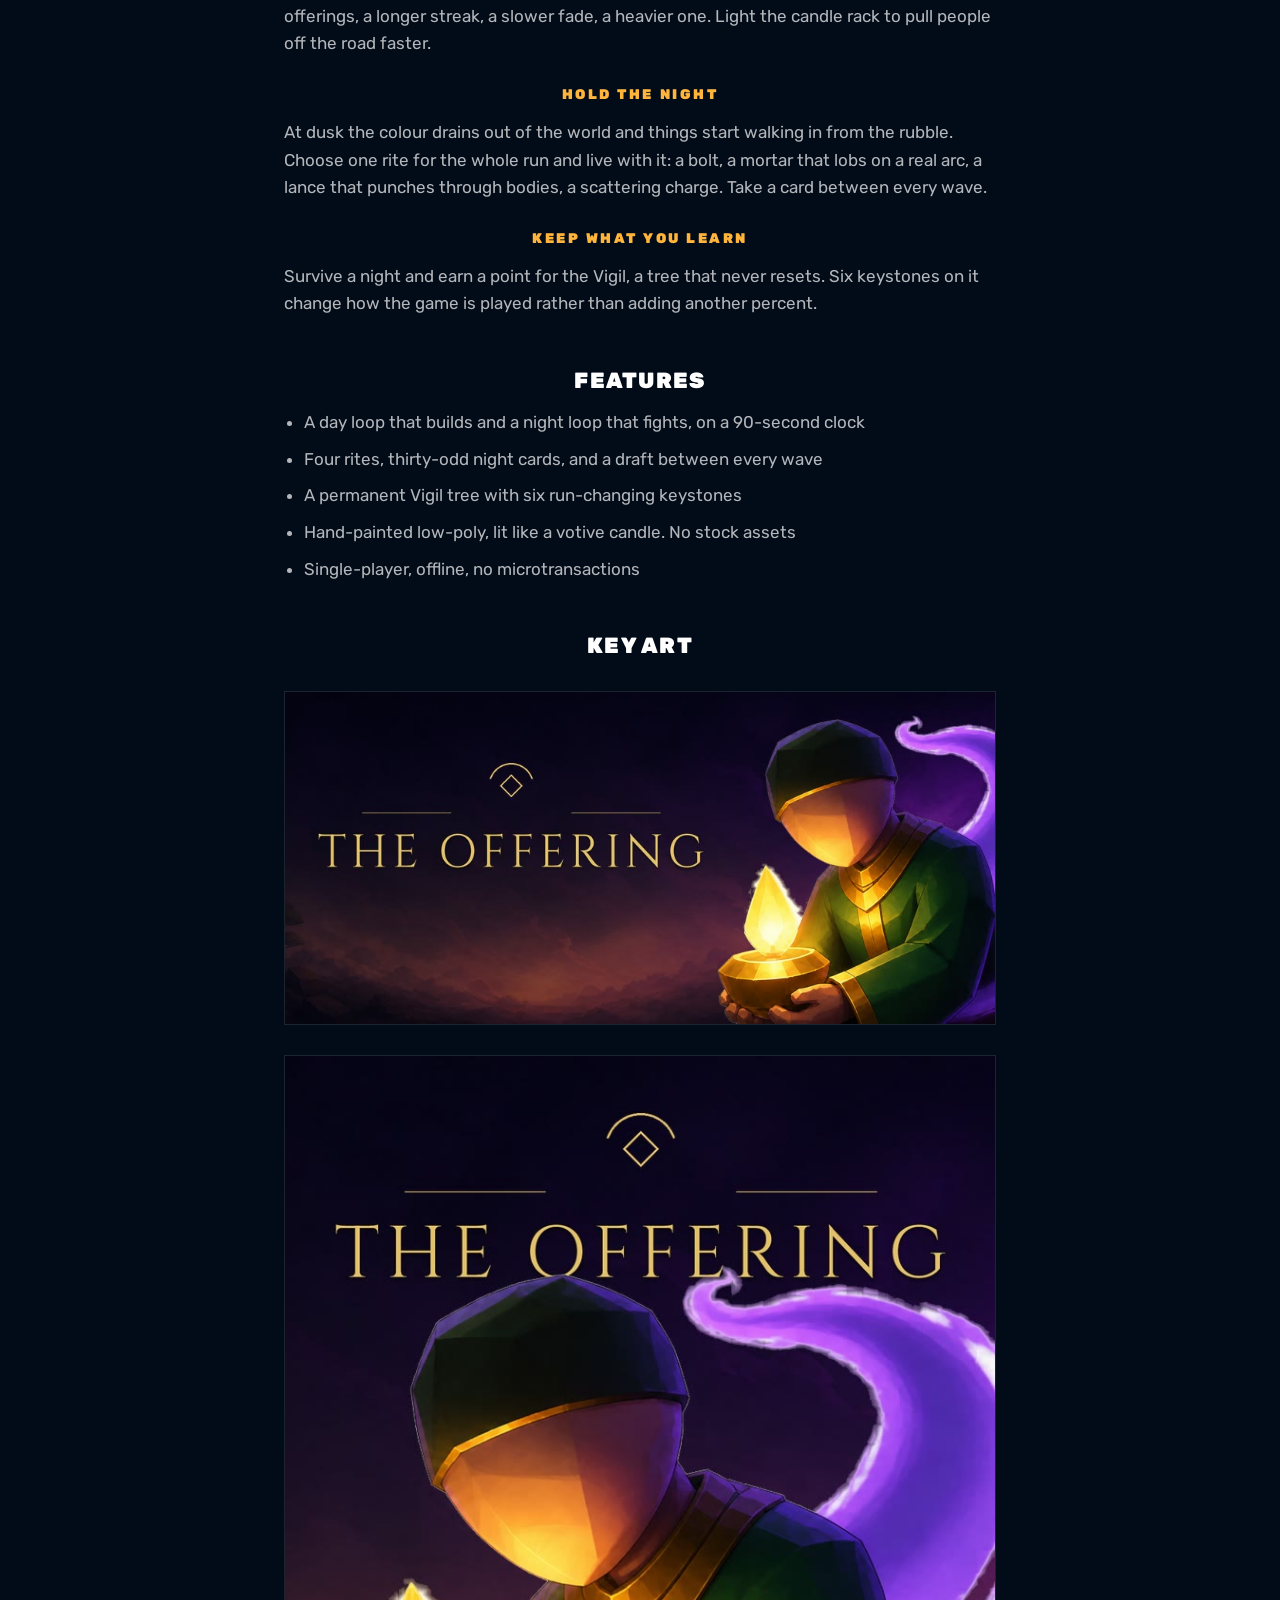
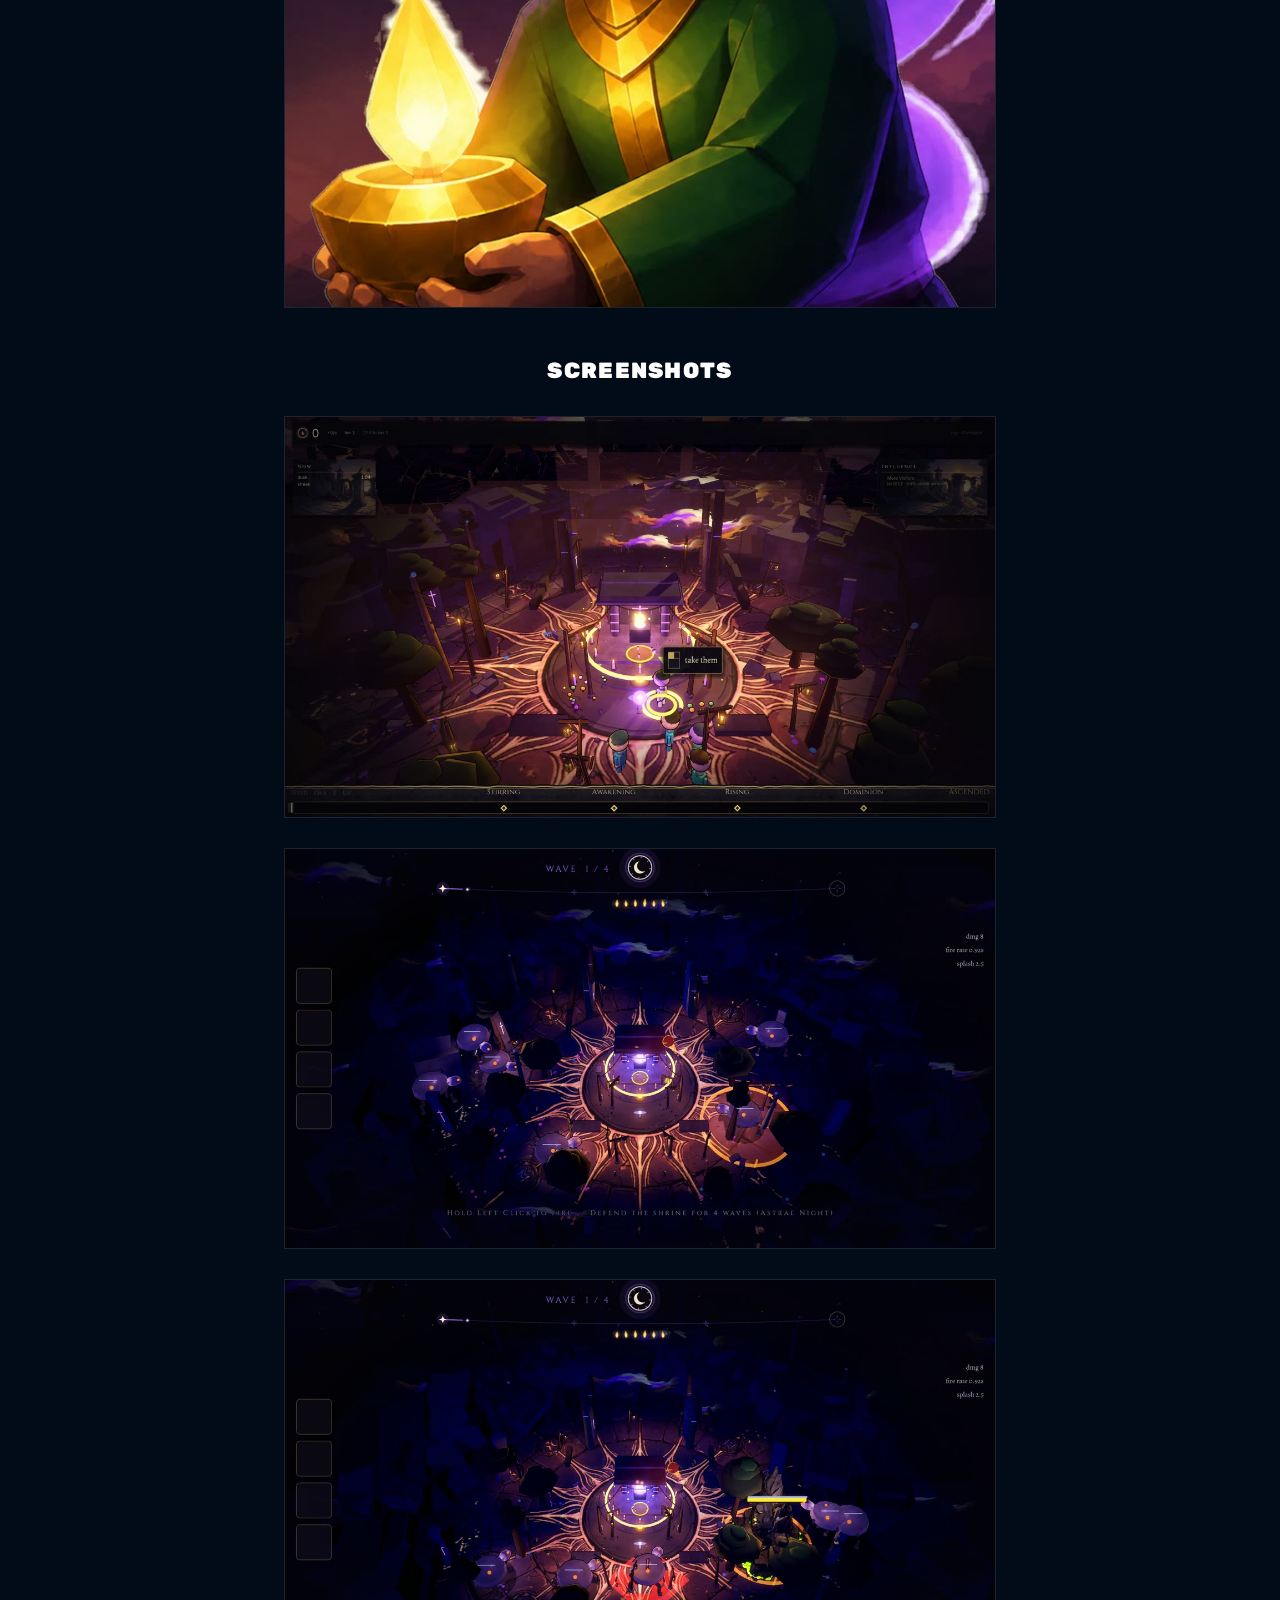
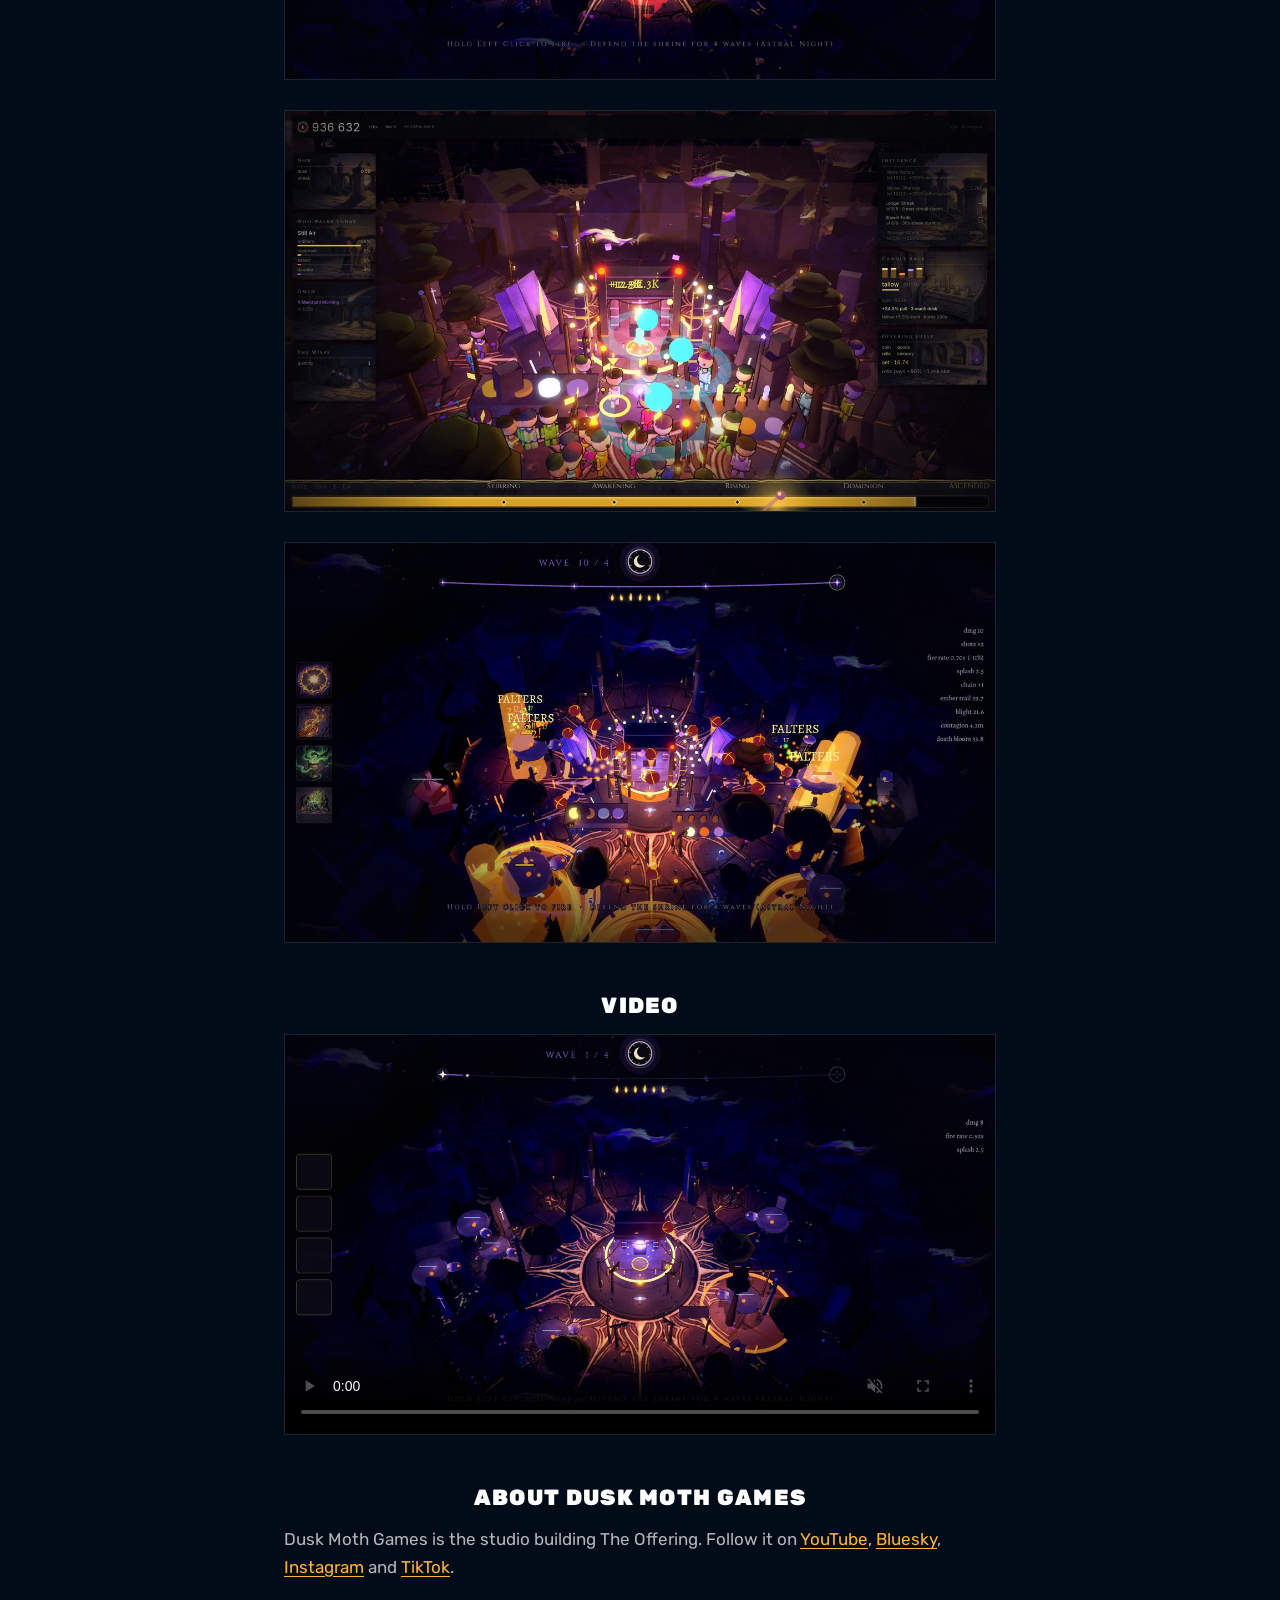
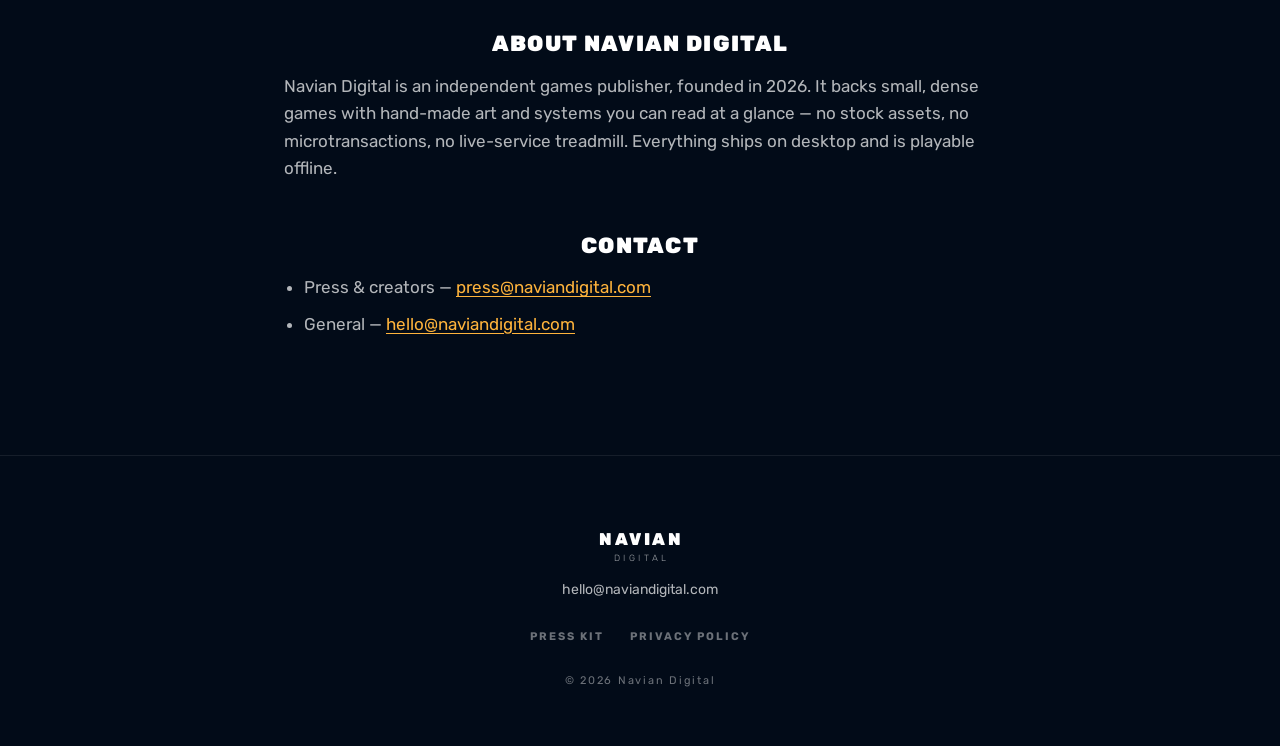
==== commit b4b90f97: "Re-encode every JPEG at 4:2:0 — 4:4:4 does not decode reliably in iOS Safari Reported as the vertica" ====
--- a/press.html
+++ b/press.html
@@ -104,17 +104,17 @@
 
   <h2>Key art</h2>
   <div class="shot-stack">
-    <img src="assets/img/offering_capsule.jpg" alt="The Offering — Steam capsule">
-    <img src="assets/img/offering_vertical.jpg" alt="The Offering — vertical capsule">
+    <img src="assets/img/offering_capsule.jpg" width="920" height="430" alt="The Offering — Steam capsule" decoding="async">
+    <img src="assets/img/offering_vertical.jpg" width="748" height="896" alt="The Offering — vertical capsule" loading="lazy" decoding="async">
   </div>
 
   <h2>Screenshots</h2>
   <div class="shot-stack">
-    <img src="assets/img/shot_1_early_day.jpg" alt="The shrine plaza, early day" loading="lazy">
-    <img src="assets/img/shot_2_night_wave.jpg" alt="A night wave closing in" loading="lazy">
-    <img src="assets/img/shot_3_night_boss.jpg" alt="A boss wave" loading="lazy">
-    <img src="assets/img/shot_4_late_day.jpg" alt="The shrine at a later tier" loading="lazy">
-    <img src="assets/img/shot_5_late_night.jpg" alt="A late-run night" loading="lazy">
+    <img src="assets/img/shot_1_early_day.jpg" width="1280" height="720" alt="The shrine plaza, early day" loading="lazy" decoding="async">
+    <img src="assets/img/shot_2_night_wave.jpg" width="1280" height="720" alt="A night wave closing in" loading="lazy" decoding="async">
+    <img src="assets/img/shot_3_night_boss.jpg" width="1280" height="720" alt="A boss wave" loading="lazy" decoding="async">
+    <img src="assets/img/shot_4_late_day.jpg" width="1280" height="720" alt="The shrine at a later tier" loading="lazy" decoding="async">
+    <img src="assets/img/shot_5_late_night.jpg" width="1280" height="720" alt="A late-run night" loading="lazy" decoding="async">
   </div>
 
   <h2>Video</h2>
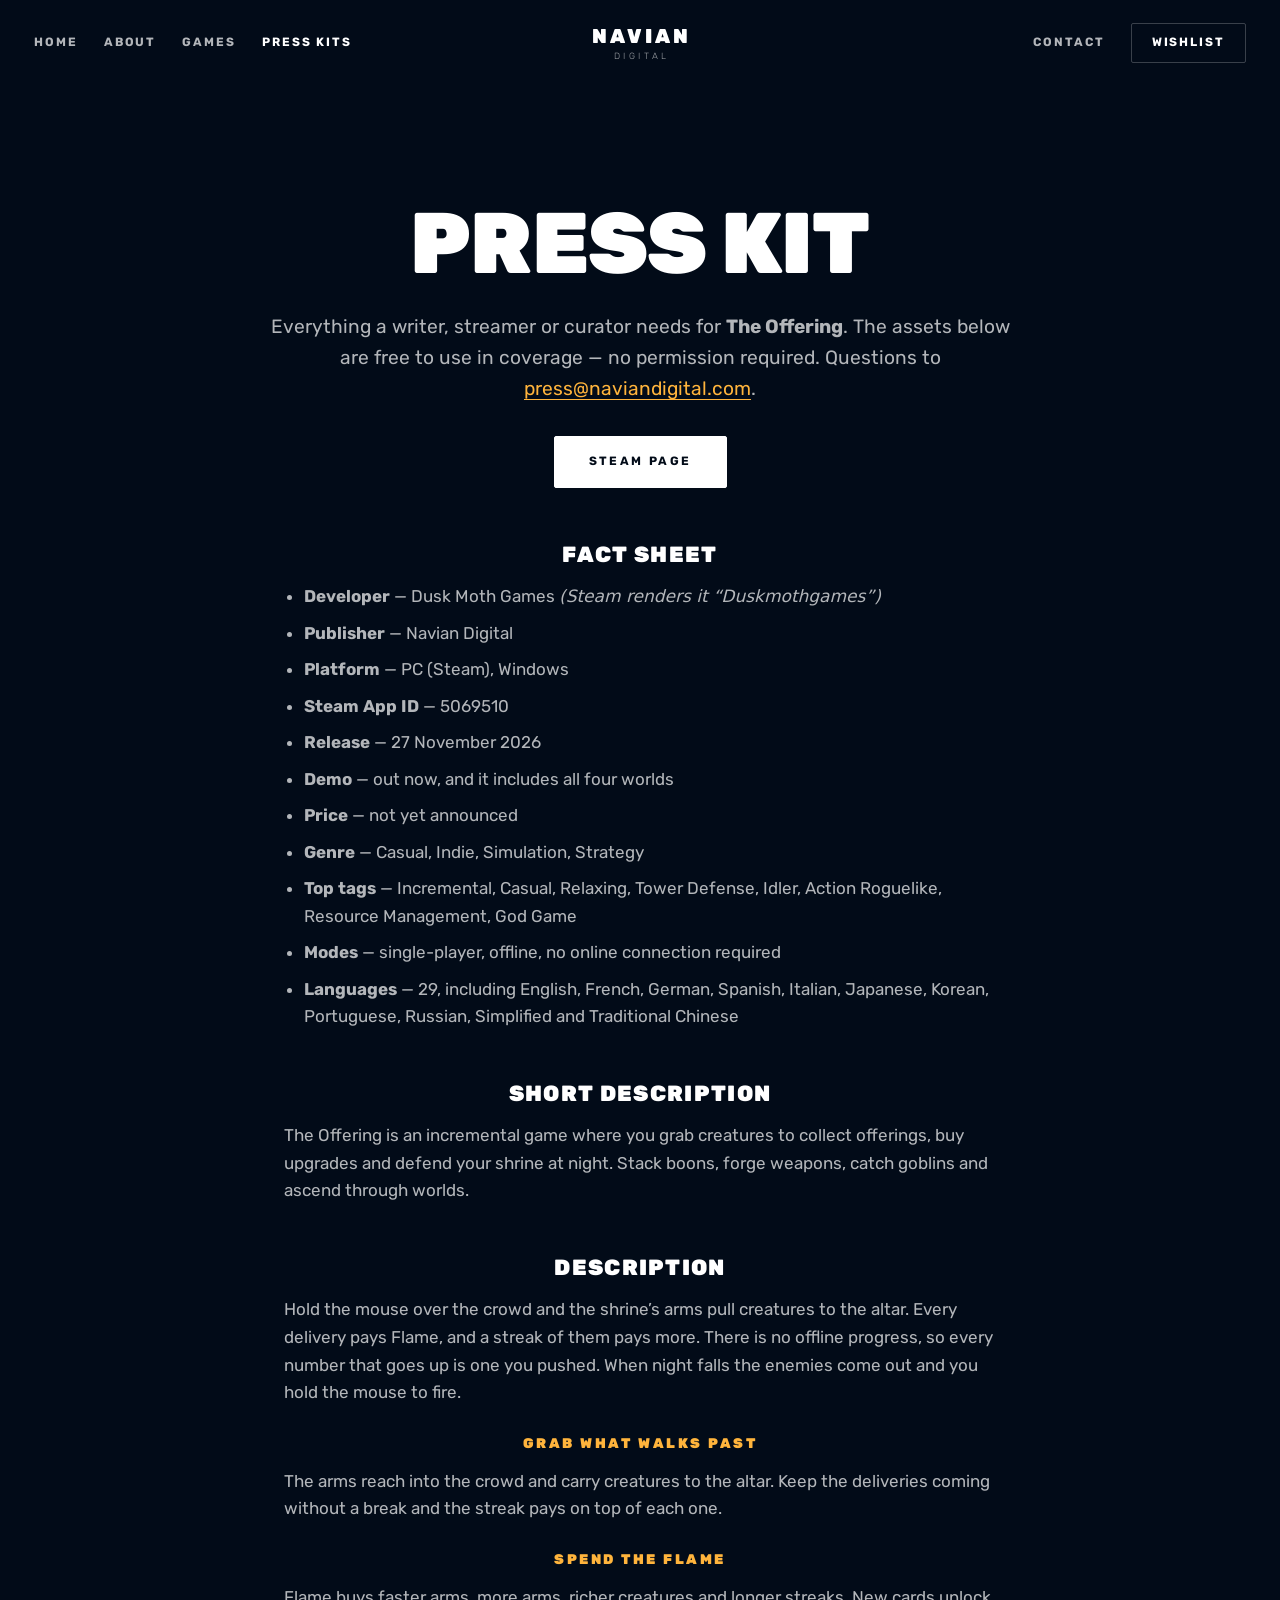
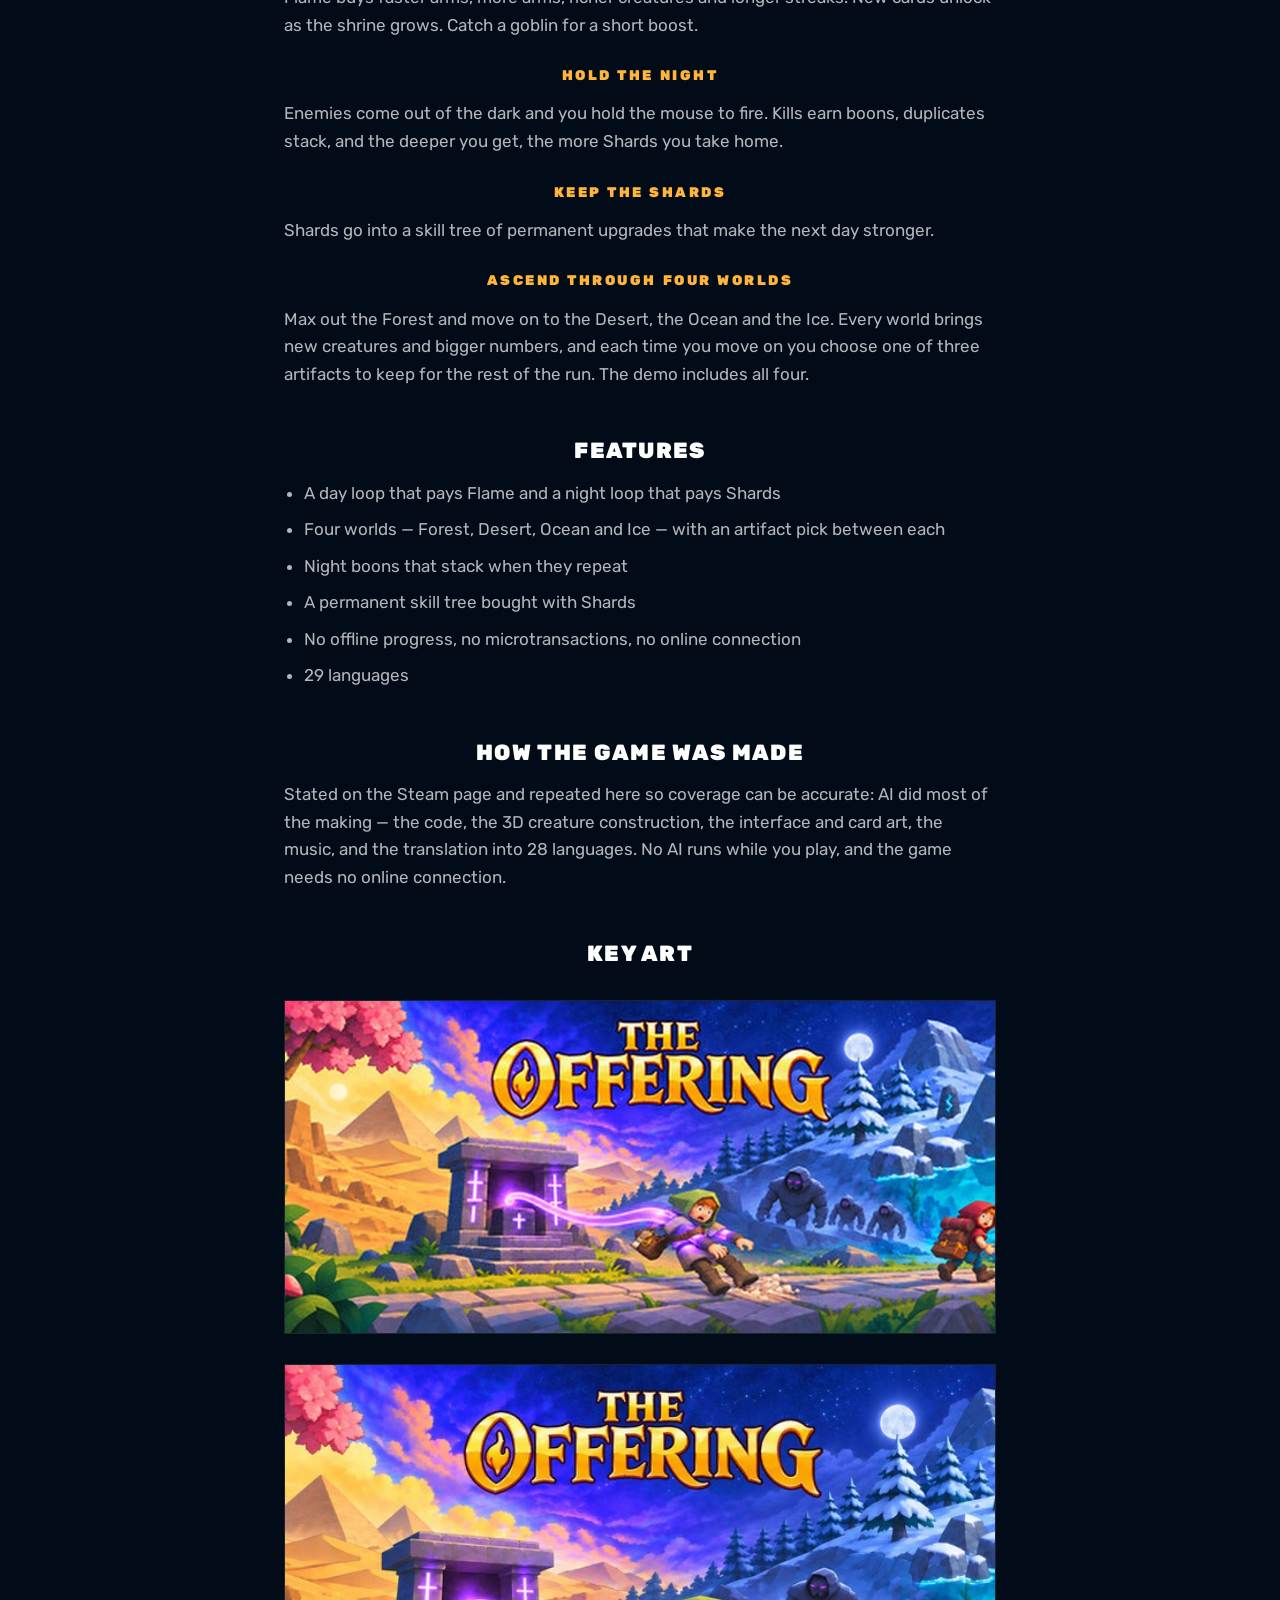
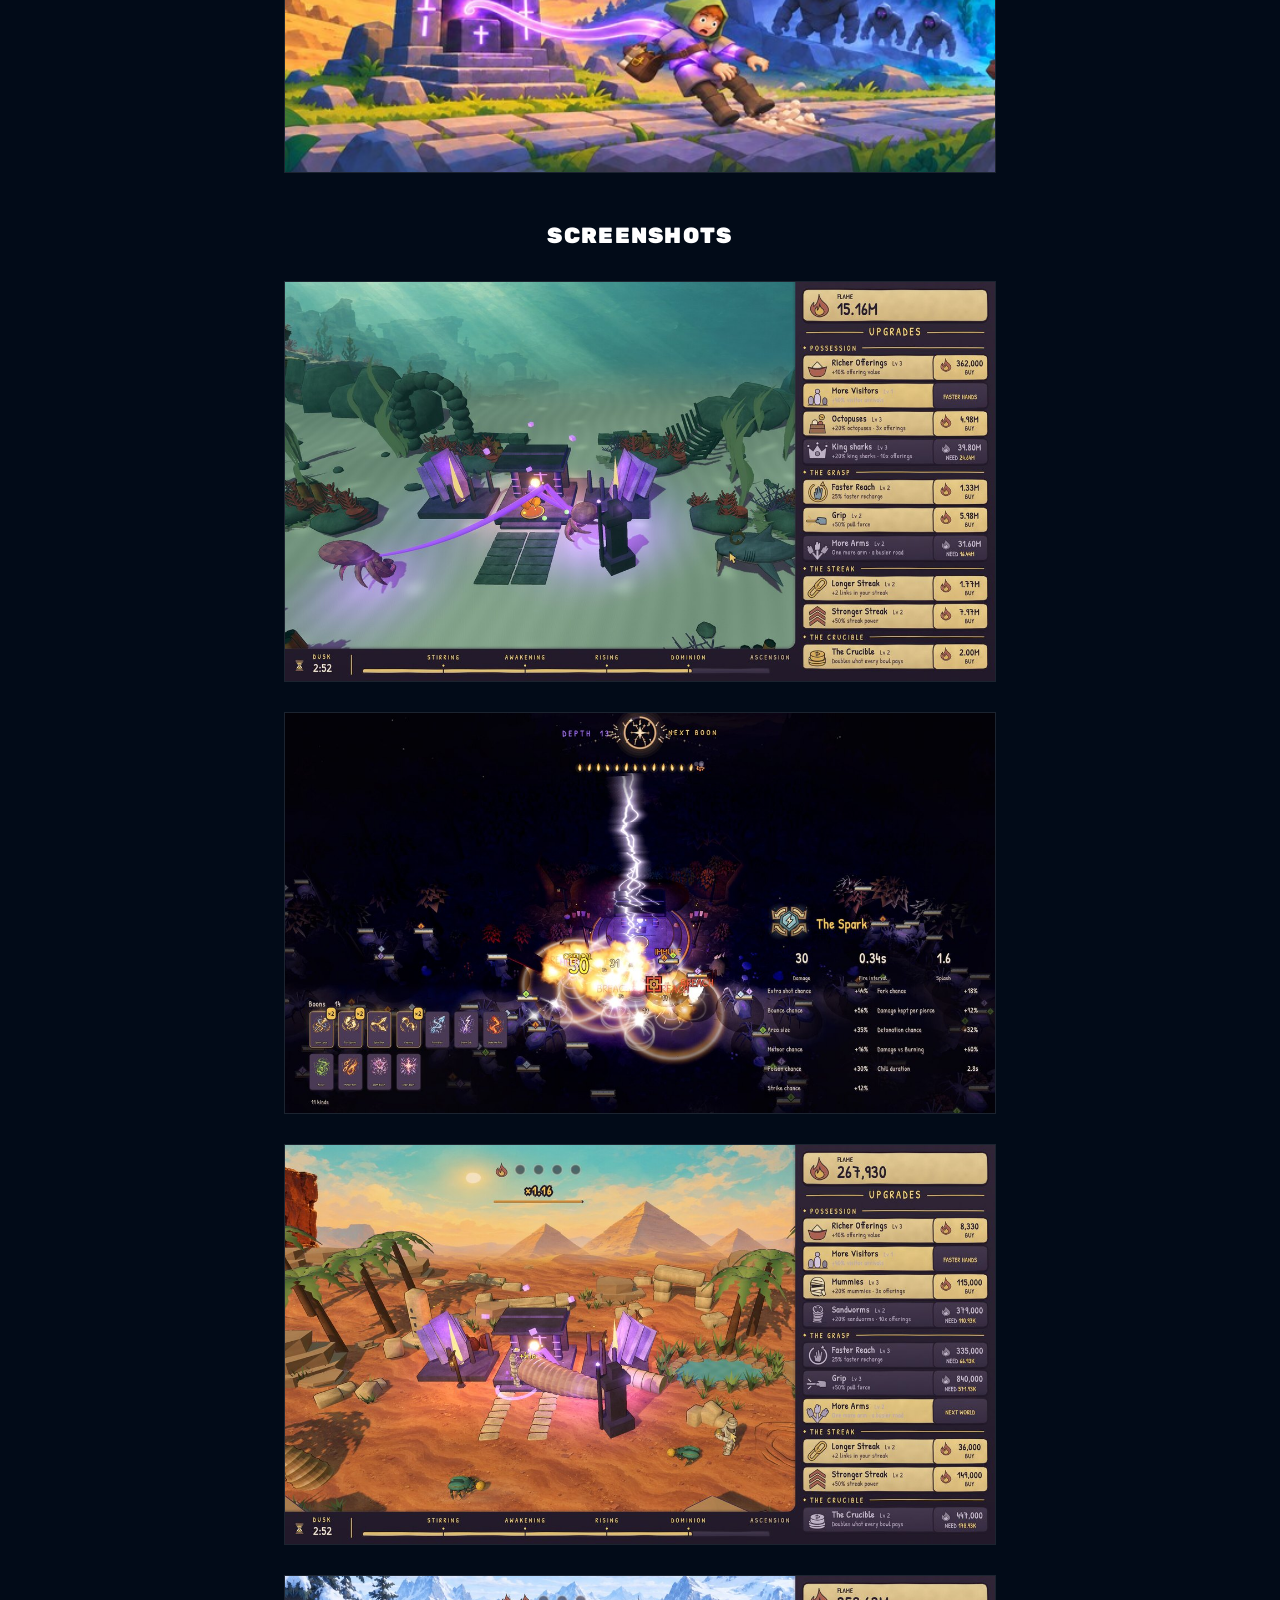
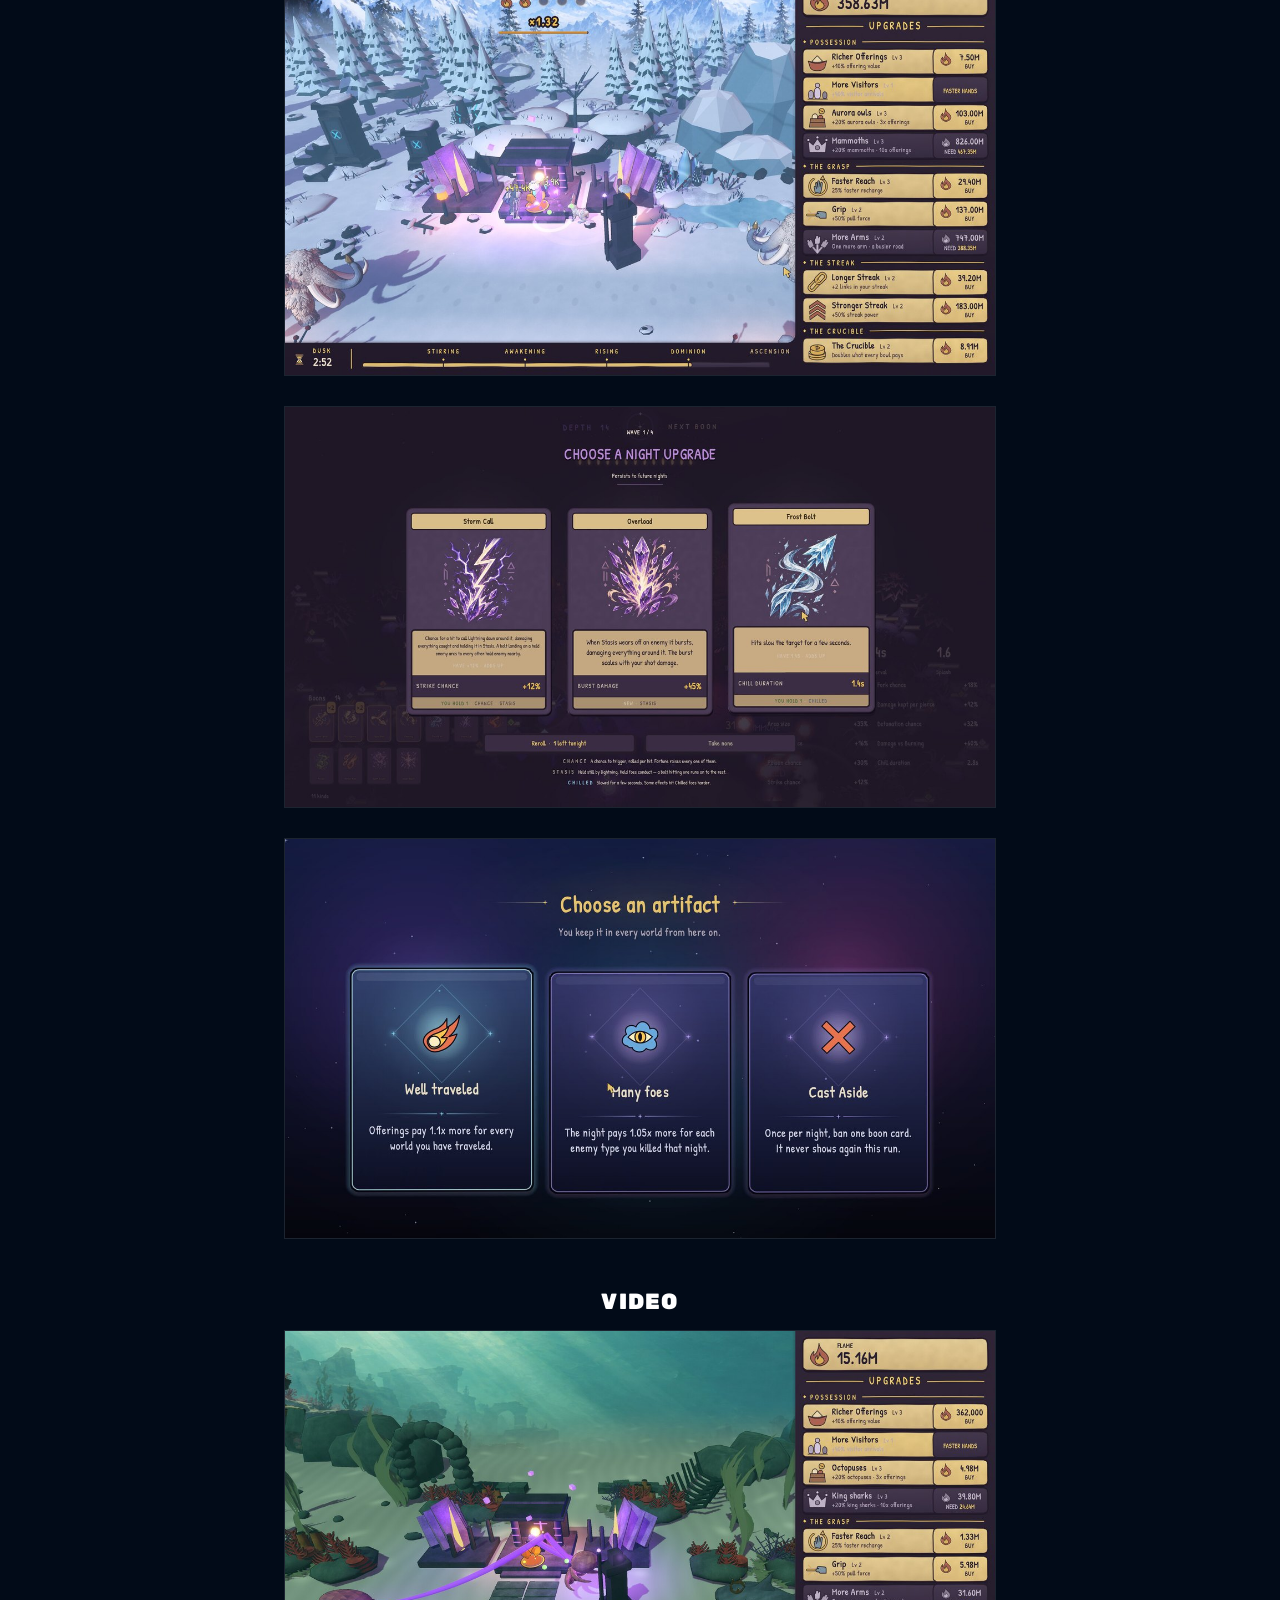
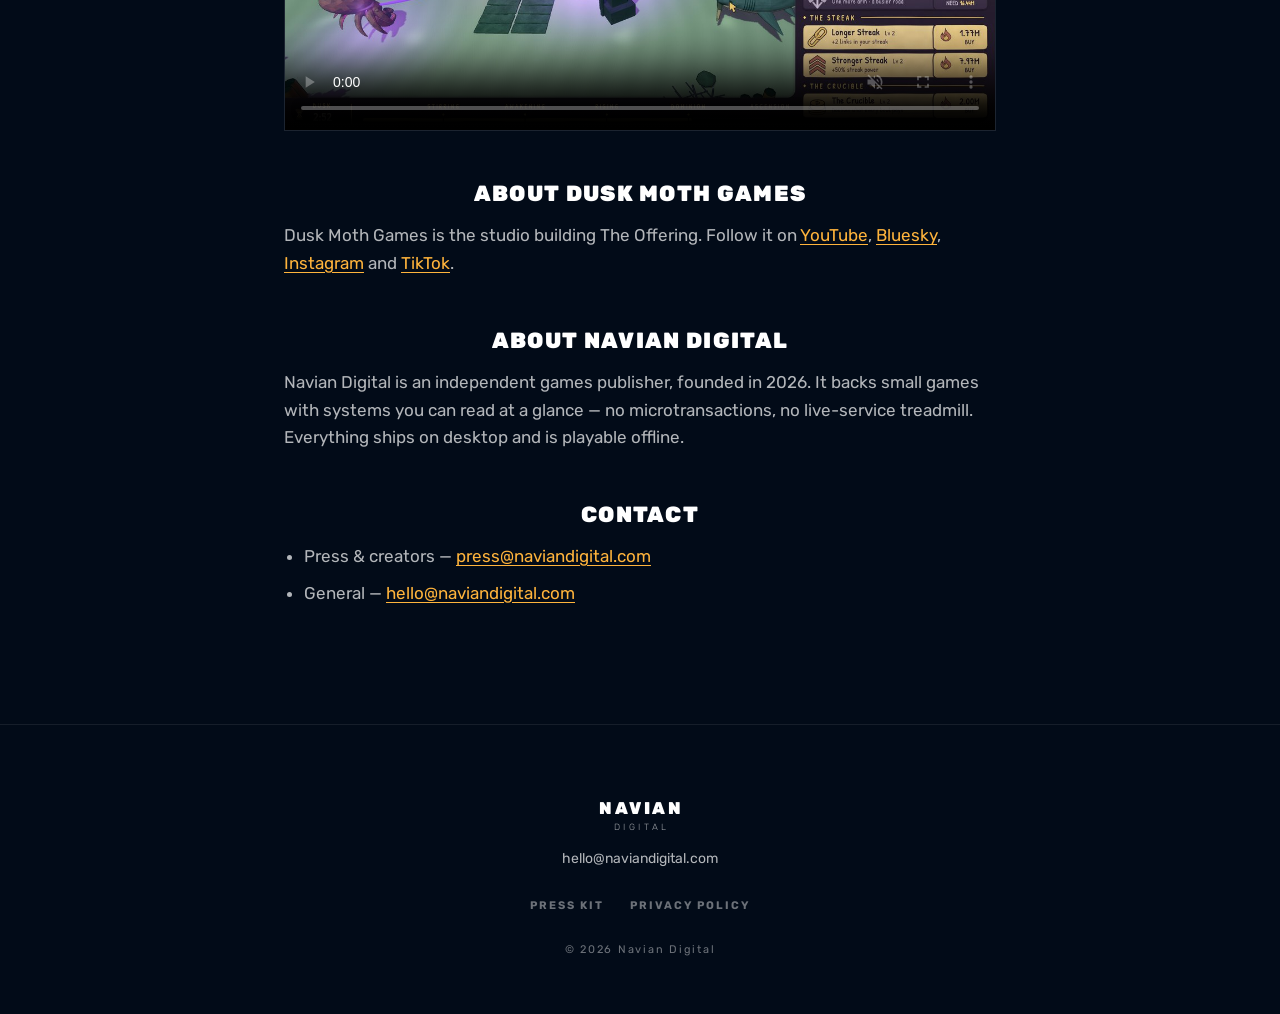
==== commit 0498ad47: "Rebuild The Offering's pages around the game that actually shipped The site still described the desi" ====
--- a/press.html
+++ b/press.html
@@ -63,63 +63,72 @@
 
   <h2>Fact sheet</h2>
   <ul>
-    <li><strong>Developer</strong> — Dusk Moth Games <em>(three words; Steam renders it as “Duskmothgames”)</em></li>
-    <li><strong>Publisher</strong> — Navian Digital</li>
-    <li><strong>Platform</strong> — PC (Steam), Windows</li>
-    <li><strong>Steam App ID</strong> — 5069510</li>
-    <li><strong>Release</strong> — Q4 2026</li>
-    <li><strong>Price</strong> — Not yet announced</li>
-    <li><strong>Genre</strong> — Casual, Indie, Simulation, Strategy</li>
-    <li><strong>Top tags</strong> — Incremental, Idler, Tower Defense, Roguelite, God Game</li>
-    <li><strong>Modes</strong> — Single-player, offline</li>
-    <li><strong>Languages</strong> — English, French, German, Spanish (Spain), Japanese, Korean, Portuguese (Brazil), Russian, Simplified Chinese, Traditional Chinese</li>
+    <li><strong>Developer</strong> &mdash; Dusk Moth Games <em>(Steam renders it &ldquo;Duskmothgames&rdquo;)</em></li>
+    <li><strong>Publisher</strong> &mdash; Navian Digital</li>
+    <li><strong>Platform</strong> &mdash; PC (Steam), Windows</li>
+    <li><strong>Steam App ID</strong> &mdash; 5069510</li>
+    <li><strong>Release</strong> &mdash; 27 November 2026</li>
+    <li><strong>Demo</strong> &mdash; out now, and it includes all four worlds</li>
+    <li><strong>Price</strong> &mdash; not yet announced</li>
+    <li><strong>Genre</strong> &mdash; Casual, Indie, Simulation, Strategy</li>
+    <li><strong>Top tags</strong> &mdash; Incremental, Casual, Relaxing, Tower Defense, Idler, Action Roguelike, Resource Management, God Game</li>
+    <li><strong>Modes</strong> &mdash; single-player, offline, no online connection required</li>
+    <li><strong>Languages</strong> &mdash; 29, including English, French, German, Spanish, Italian, Japanese, Korean, Portuguese, Russian, Simplified and Traditional Chinese</li>
   </ul>
 
   <h2>Short description</h2>
-  <p>Possess pilgrims and spend their offerings in this incremental shrine defence. Grow the crowd, light the candles, stack the cards. Then hold the plaza when the sun goes down and something walks in from the ruins.</p>
+  <p>The Offering is an incremental game where you grab creatures to collect offerings, buy upgrades and defend your shrine at night. Stack boons, forge weapons, catch goblins and ascend through worlds.</p>
 
   <h2>Description</h2>
-  <p>Possess the pilgrims who wander up to your shrine, walk them to the altar, and spend what they leave behind on more of everything. Grow the crowd by day. Hold the plaza by night. The offerings you gathered before dusk are the only thing standing between the dark and your flame.</p>
+  <p>Hold the mouse over the crowd and the shrine&rsquo;s arms pull creatures to the altar. Every delivery pays Flame, and a streak of them pays more. There is no offline progress, so every number that goes up is one you pushed. When night falls the enemies come out and you hold the mouse to fire.</p>
 
-  <h3>Take a body, take an offering</h3>
-  <p>Slip into any visitor on the road and steer them to the altar. Chain deliveries without a break to build a streak, and watch the pyre climb as the crowd feeds it. Every coin, relic and memory they leave is Essence.</p>
+  <h3>Grab what walks past</h3>
+  <p>The arms reach into the crowd and carry creatures to the altar. Keep the deliveries coming without a break and the streak pays on top of each one.</p>
 
-  <h3>Build the shrine</h3>
-  <p>Spend Essence across five cards that reshape the plaza as they level: more visitors, richer offerings, a longer streak, a slower fade, a heavier one. Light the candle rack to pull people off the road faster.</p>
+  <h3>Spend the Flame</h3>
+  <p>Flame buys faster arms, more arms, richer creatures and longer streaks. New cards unlock as the shrine grows. Catch a goblin for a short boost.</p>
 
   <h3>Hold the night</h3>
-  <p>At dusk the colour drains out of the world and things start walking in from the rubble. Choose one rite for the whole run and live with it: a bolt, a mortar that lobs on a real arc, a lance that punches through bodies, a scattering charge. Take a card between every wave.</p>
+  <p>Enemies come out of the dark and you hold the mouse to fire. Kills earn boons, duplicates stack, and the deeper you get, the more Shards you take home.</p>
 
-  <h3>Keep what you learn</h3>
-  <p>Survive a night and earn a point for the Vigil, a tree that never resets. Six keystones on it change how the game is played rather than adding another percent.</p>
+  <h3>Keep the Shards</h3>
+  <p>Shards go into a skill tree of permanent upgrades that make the next day stronger.</p>
+
+  <h3>Ascend through four worlds</h3>
+  <p>Max out the Forest and move on to the Desert, the Ocean and the Ice. Every world brings new creatures and bigger numbers, and each time you move on you choose one of three artifacts to keep for the rest of the run. The demo includes all four.</p>
 
   <h2>Features</h2>
   <ul>
-    <li>A day loop that builds and a night loop that fights, on a 90-second clock</li>
-    <li>Four rites, thirty-odd night cards, and a draft between every wave</li>
-    <li>A permanent Vigil tree with six run-changing keystones</li>
-    <li>Hand-painted low-poly, lit like a votive candle. No stock assets</li>
-    <li>Single-player, offline, no microtransactions</li>
+    <li>A day loop that pays Flame and a night loop that pays Shards</li>
+    <li>Four worlds &mdash; Forest, Desert, Ocean and Ice &mdash; with an artifact pick between each</li>
+    <li>Night boons that stack when they repeat</li>
+    <li>A permanent skill tree bought with Shards</li>
+    <li>No offline progress, no microtransactions, no online connection</li>
+    <li>29 languages</li>
   </ul>
+
+  <h2>How the game was made</h2>
+  <p>Stated on the Steam page and repeated here so coverage can be accurate: AI did most of the making &mdash; the code, the 3D creature construction, the interface and card art, the music, and the translation into 28 languages. No AI runs while you play, and the game needs no online connection.</p>
 
   <h2>Key art</h2>
   <div class="shot-stack">
-    <img src="assets/img/offering_capsule.jpg" width="920" height="430" alt="The Offering — Steam capsule" decoding="async">
-    <img src="assets/img/offering_vertical.jpg" width="748" height="896" alt="The Offering — vertical capsule" loading="lazy" decoding="async">
+    <img src="assets/img/offering_capsule.jpg" width="920" height="430" alt="The Offering &mdash; Steam capsule" decoding="async">
+    <img src="assets/img/offering_keyart.jpg" width="616" height="353" alt="The Offering &mdash; key art" loading="lazy" decoding="async">
   </div>
 
   <h2>Screenshots</h2>
   <div class="shot-stack">
-    <img src="assets/img/shot_1_early_day.jpg" width="1280" height="720" alt="The shrine plaza, early day" loading="lazy" decoding="async">
-    <img src="assets/img/shot_2_night_wave.jpg" width="1280" height="720" alt="A night wave closing in" loading="lazy" decoding="async">
-    <img src="assets/img/shot_3_night_boss.jpg" width="1280" height="720" alt="A boss wave" loading="lazy" decoding="async">
-    <img src="assets/img/shot_4_late_day.jpg" width="1280" height="720" alt="The shrine at a later tier" loading="lazy" decoding="async">
-    <img src="assets/img/shot_5_late_night.jpg" width="1280" height="720" alt="A late-run night" loading="lazy" decoding="async">
+    <img src="assets/img/shot_1.jpg" width="1280" height="720" alt="The shrine pulling creatures to the altar" loading="lazy" decoding="async">
+    <img src="assets/img/shot_2.jpg" width="1280" height="720" alt="Firing on the night wave" loading="lazy" decoding="async">
+    <img src="assets/img/shot_3.jpg" width="1280" height="720" alt="The Desert world" loading="lazy" decoding="async">
+    <img src="assets/img/shot_4.jpg" width="1280" height="720" alt="The Ice world" loading="lazy" decoding="async">
+    <img src="assets/img/shot_5.jpg" width="1280" height="720" alt="Choosing a night upgrade" loading="lazy" decoding="async">
+    <img src="assets/img/shot_6.jpg" width="1280" height="720" alt="Choosing an artifact between worlds" loading="lazy" decoding="async">
   </div>
 
   <h2>Video</h2>
-  <video controls muted loop playsinline poster="assets/img/shot_2_night_wave.jpg" style="width:100%">
-    <source src="assets/video/night.mp4" type="video/mp4">
+  <video controls muted loop playsinline poster="assets/img/shot_1.jpg" style="width:100%">
+    <source src="assets/video/offering.mp4" type="video/mp4">
   </video>
 
   <h2>About Dusk Moth Games</h2>
@@ -130,7 +139,7 @@
     <a href="https://www.tiktok.com/@duskmothgames" target="_blank" rel="noopener">TikTok</a>.</p>
 
   <h2>About Navian Digital</h2>
-  <p>Navian Digital is an independent games publisher, founded in 2026. It backs small, dense games with hand-made art and systems you can read at a glance — no stock assets, no microtransactions, no live-service treadmill. Everything ships on desktop and is playable offline.</p>
+  <p>Navian Digital is an independent games publisher, founded in 2026. It backs small games with systems you can read at a glance &mdash; no microtransactions, no live-service treadmill. Everything ships on desktop and is playable offline.</p>
 
   <h2>Contact</h2>
   <ul>
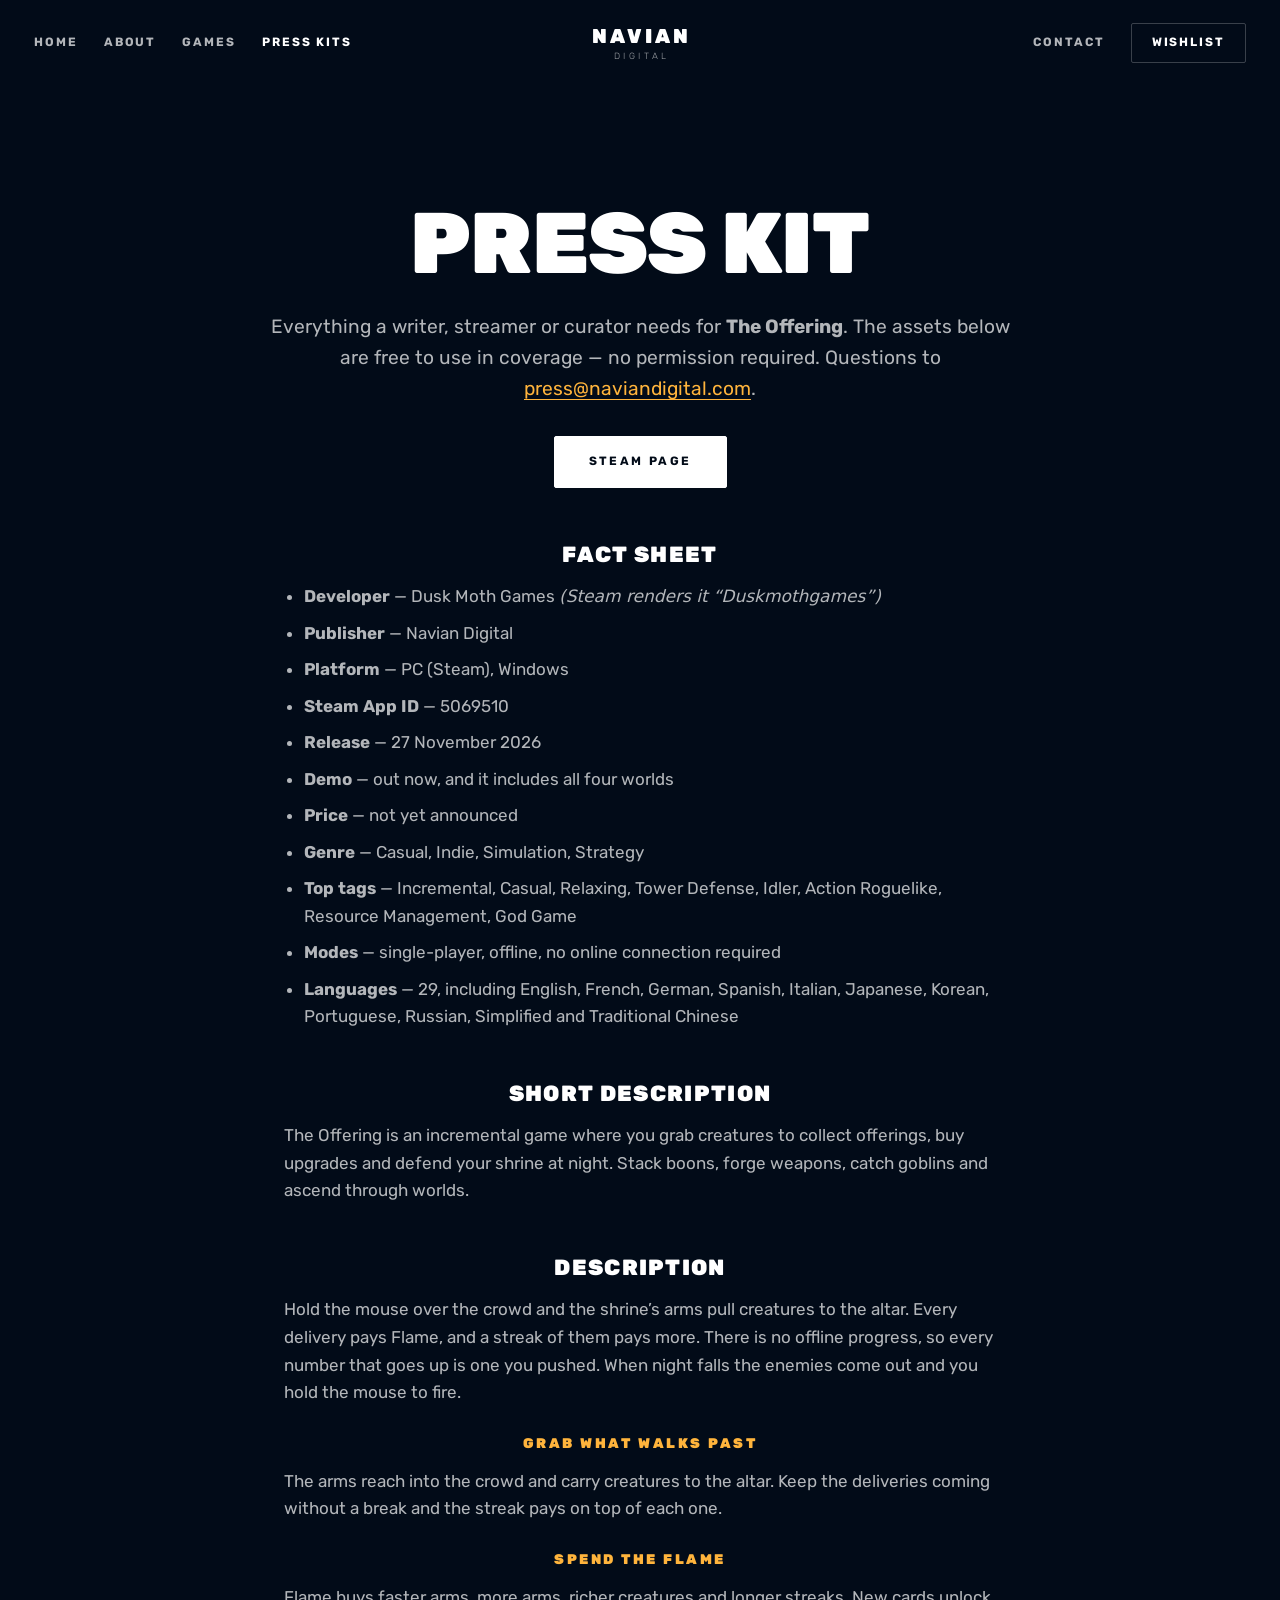
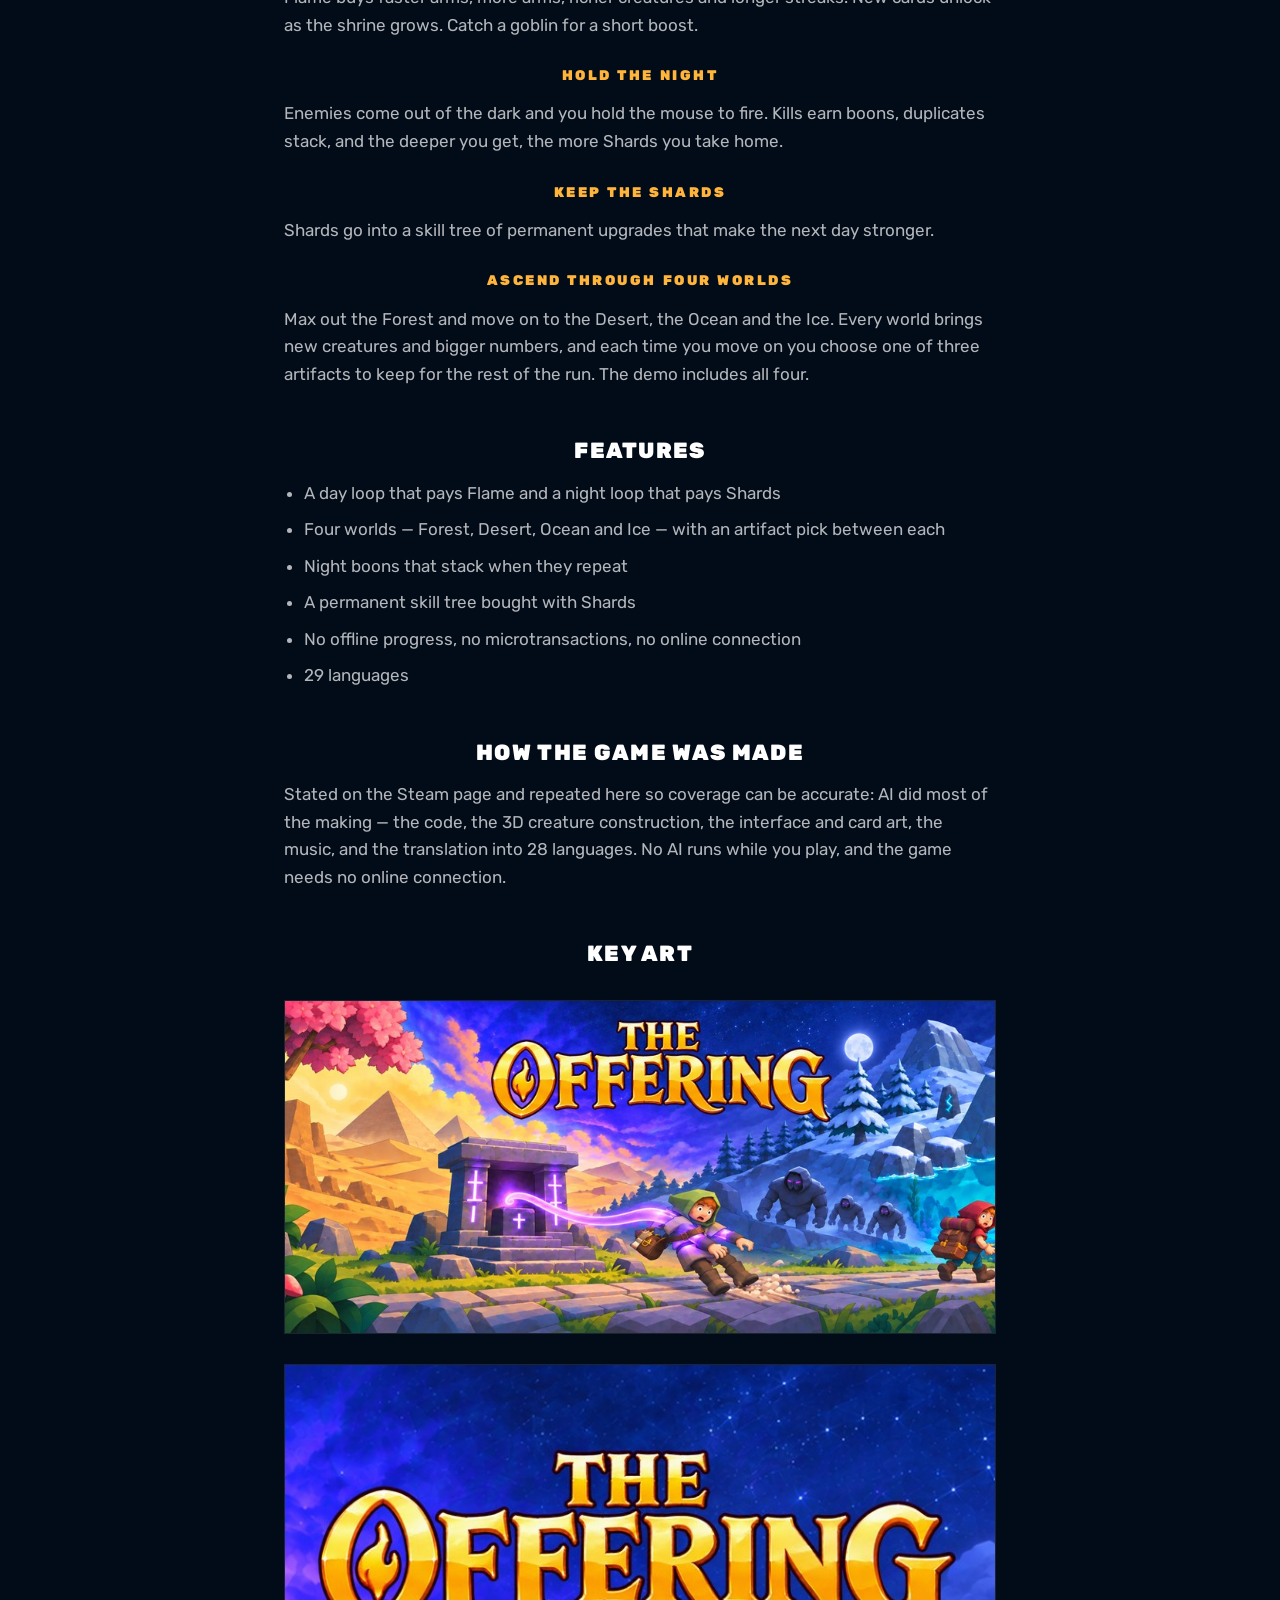
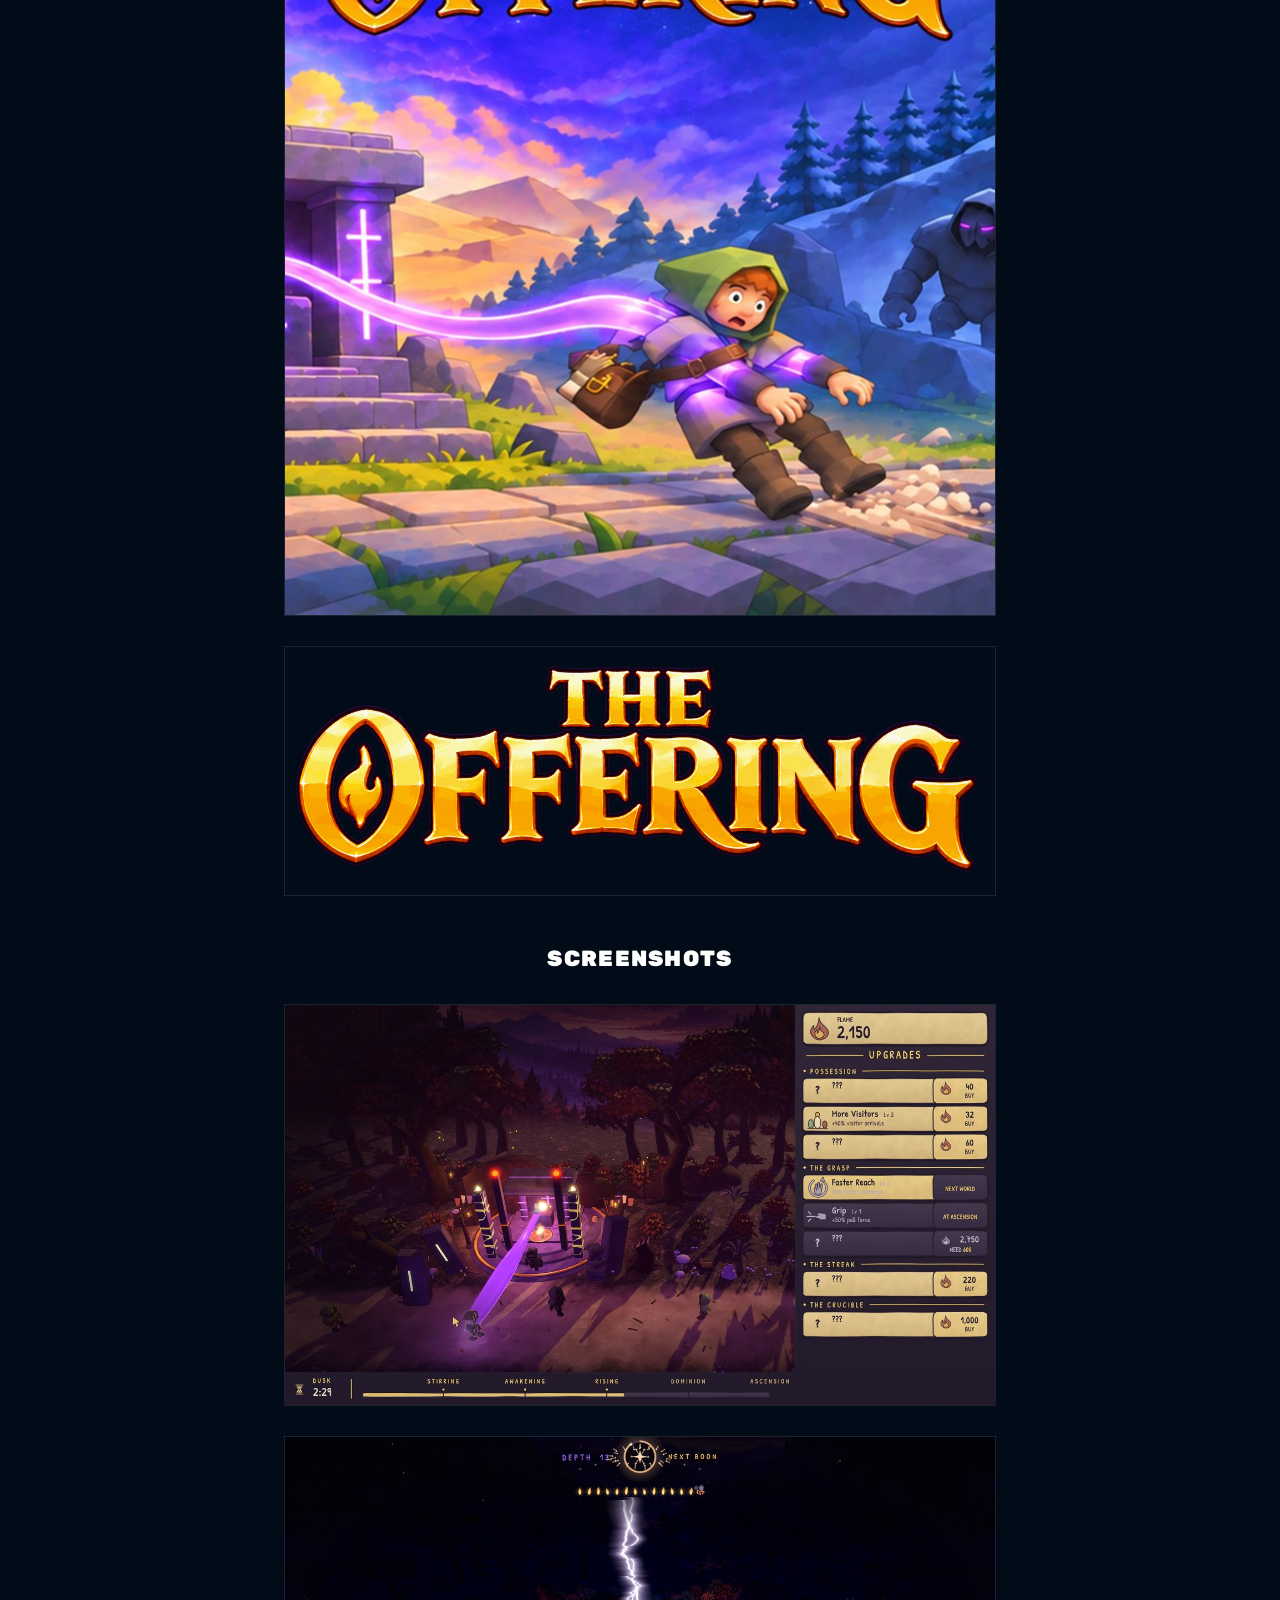
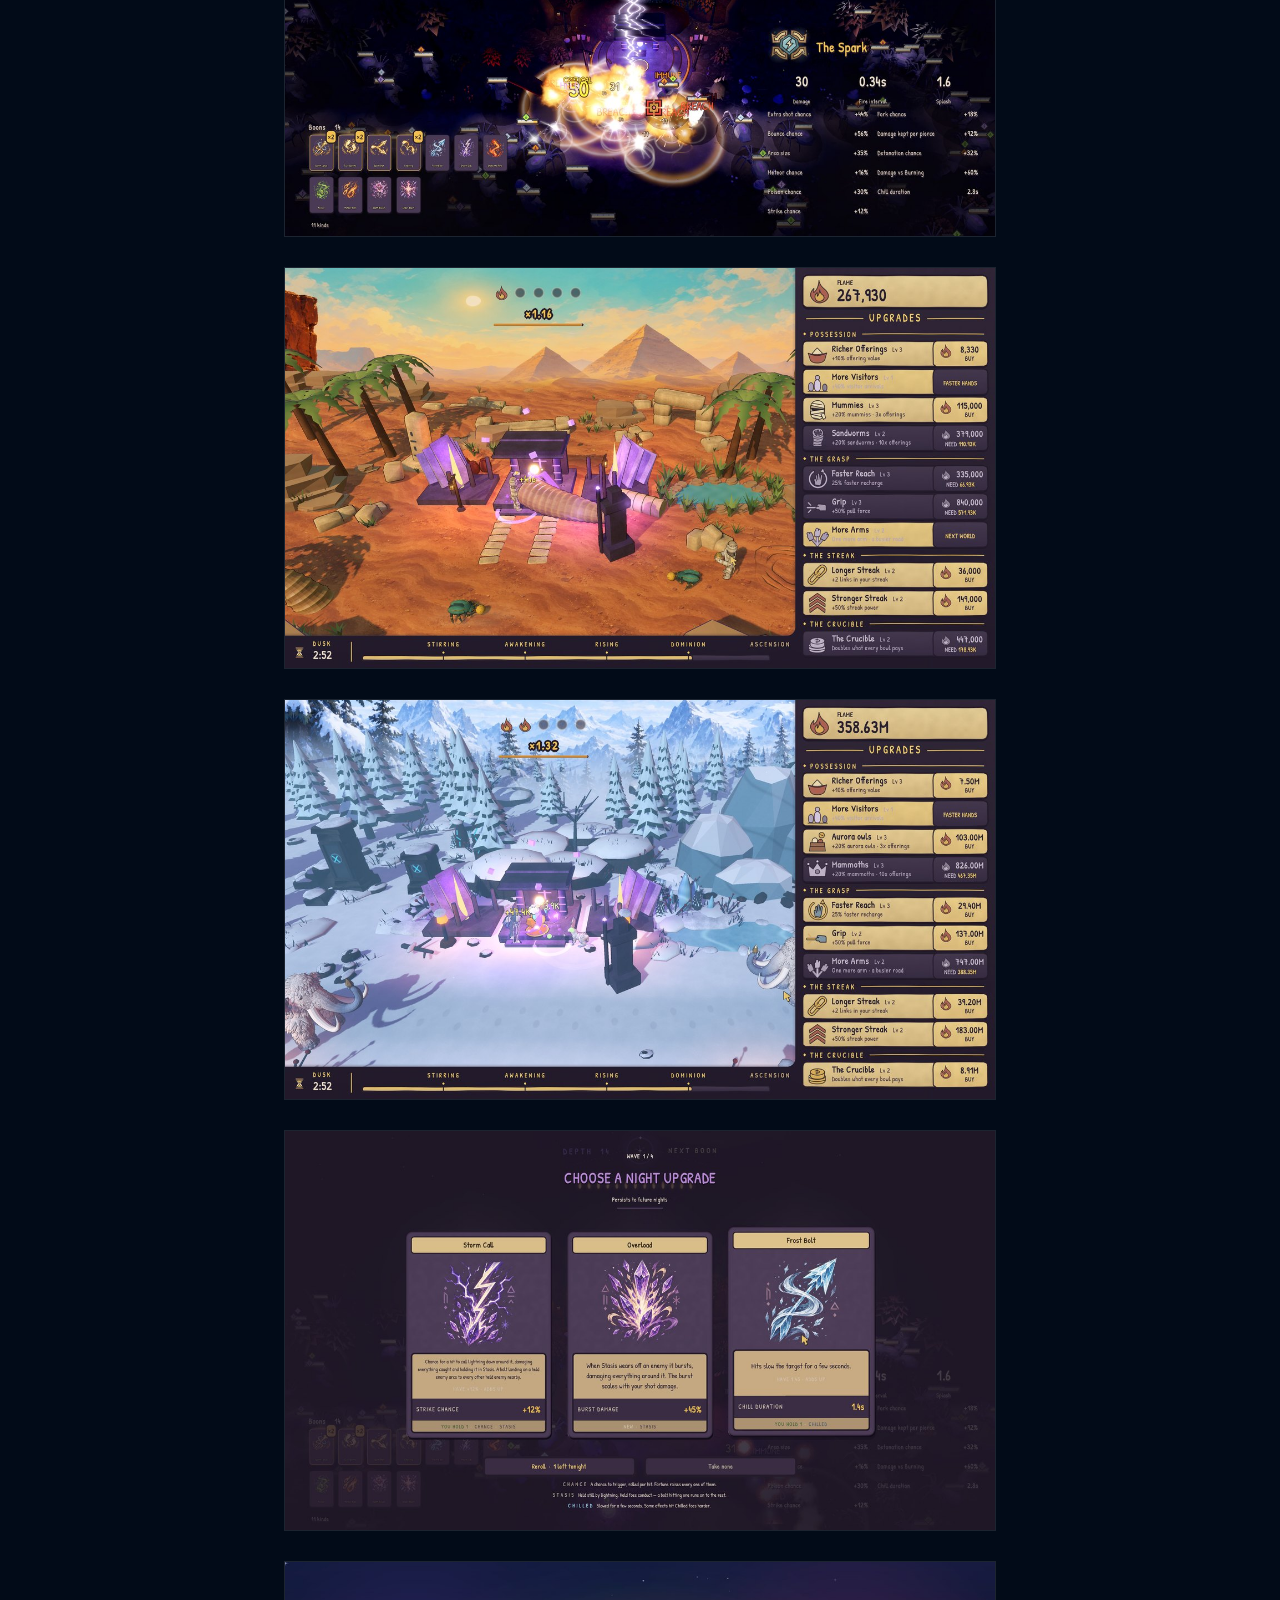
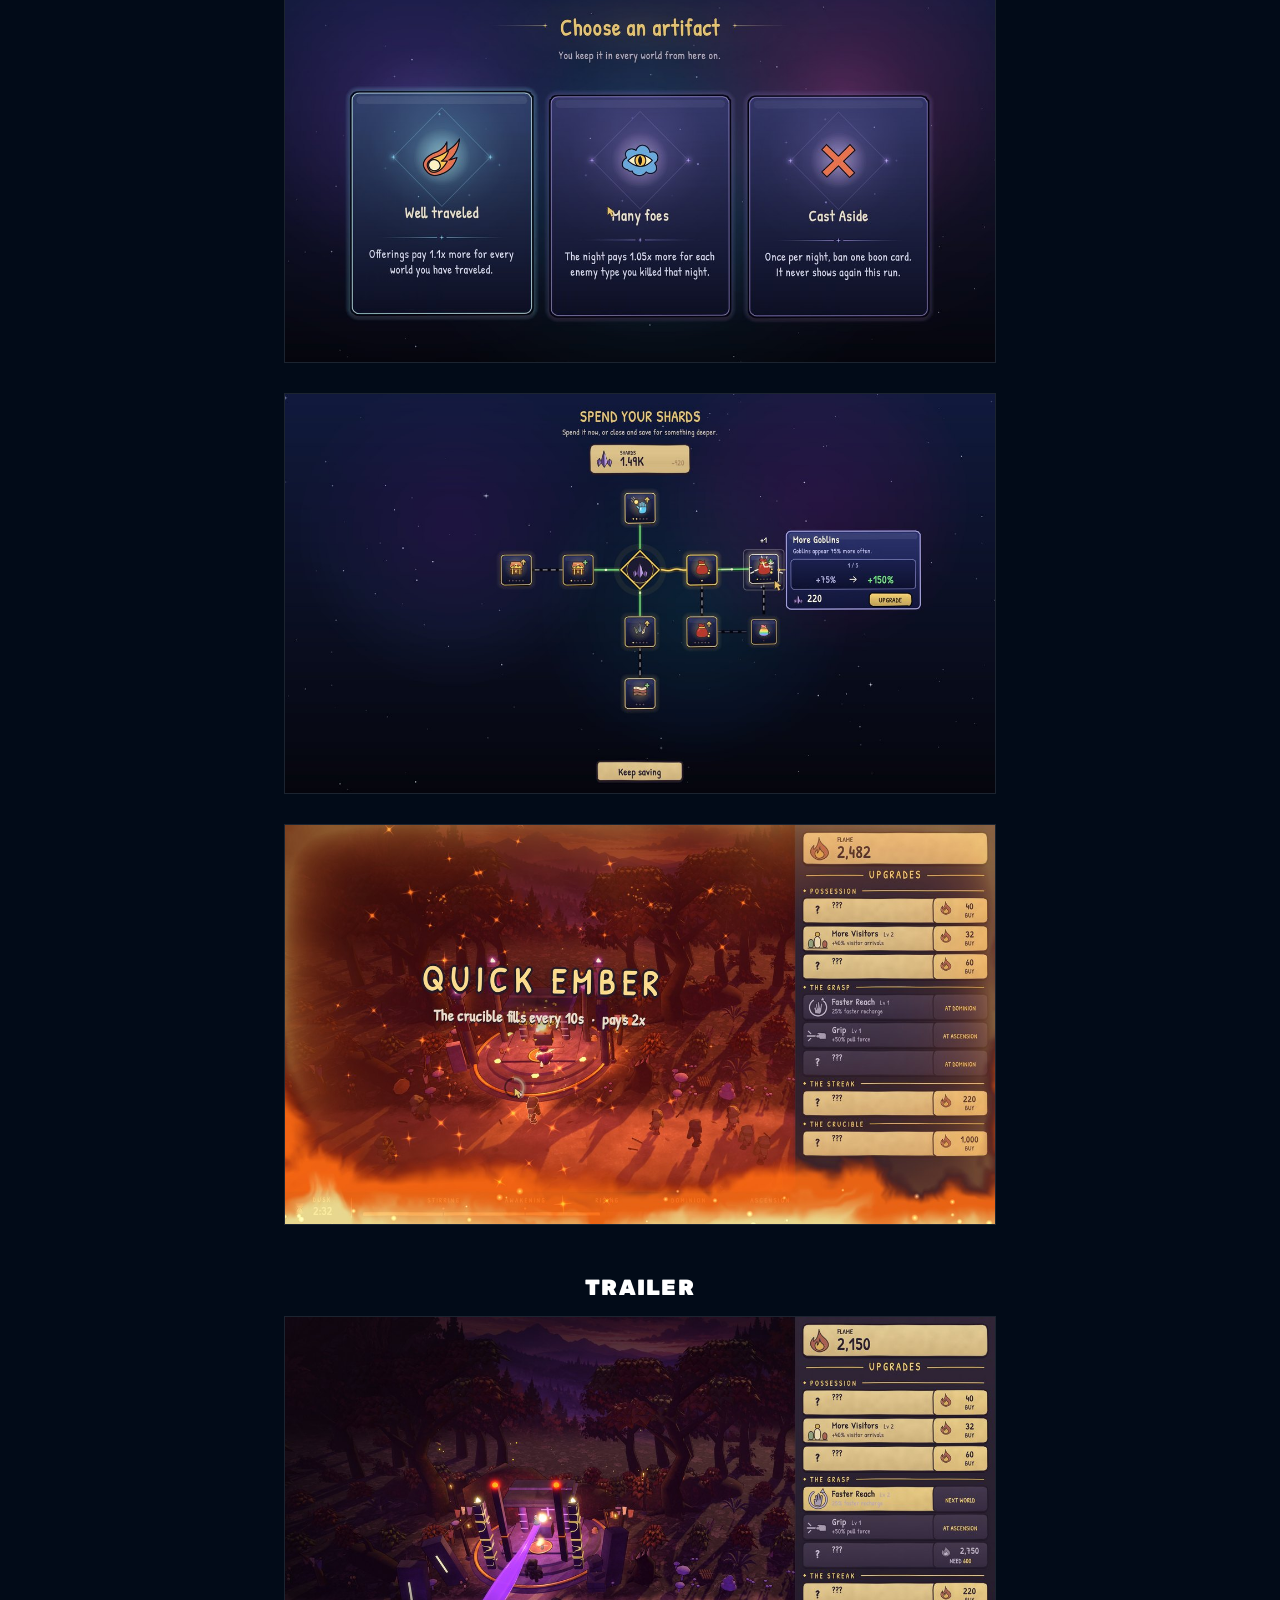
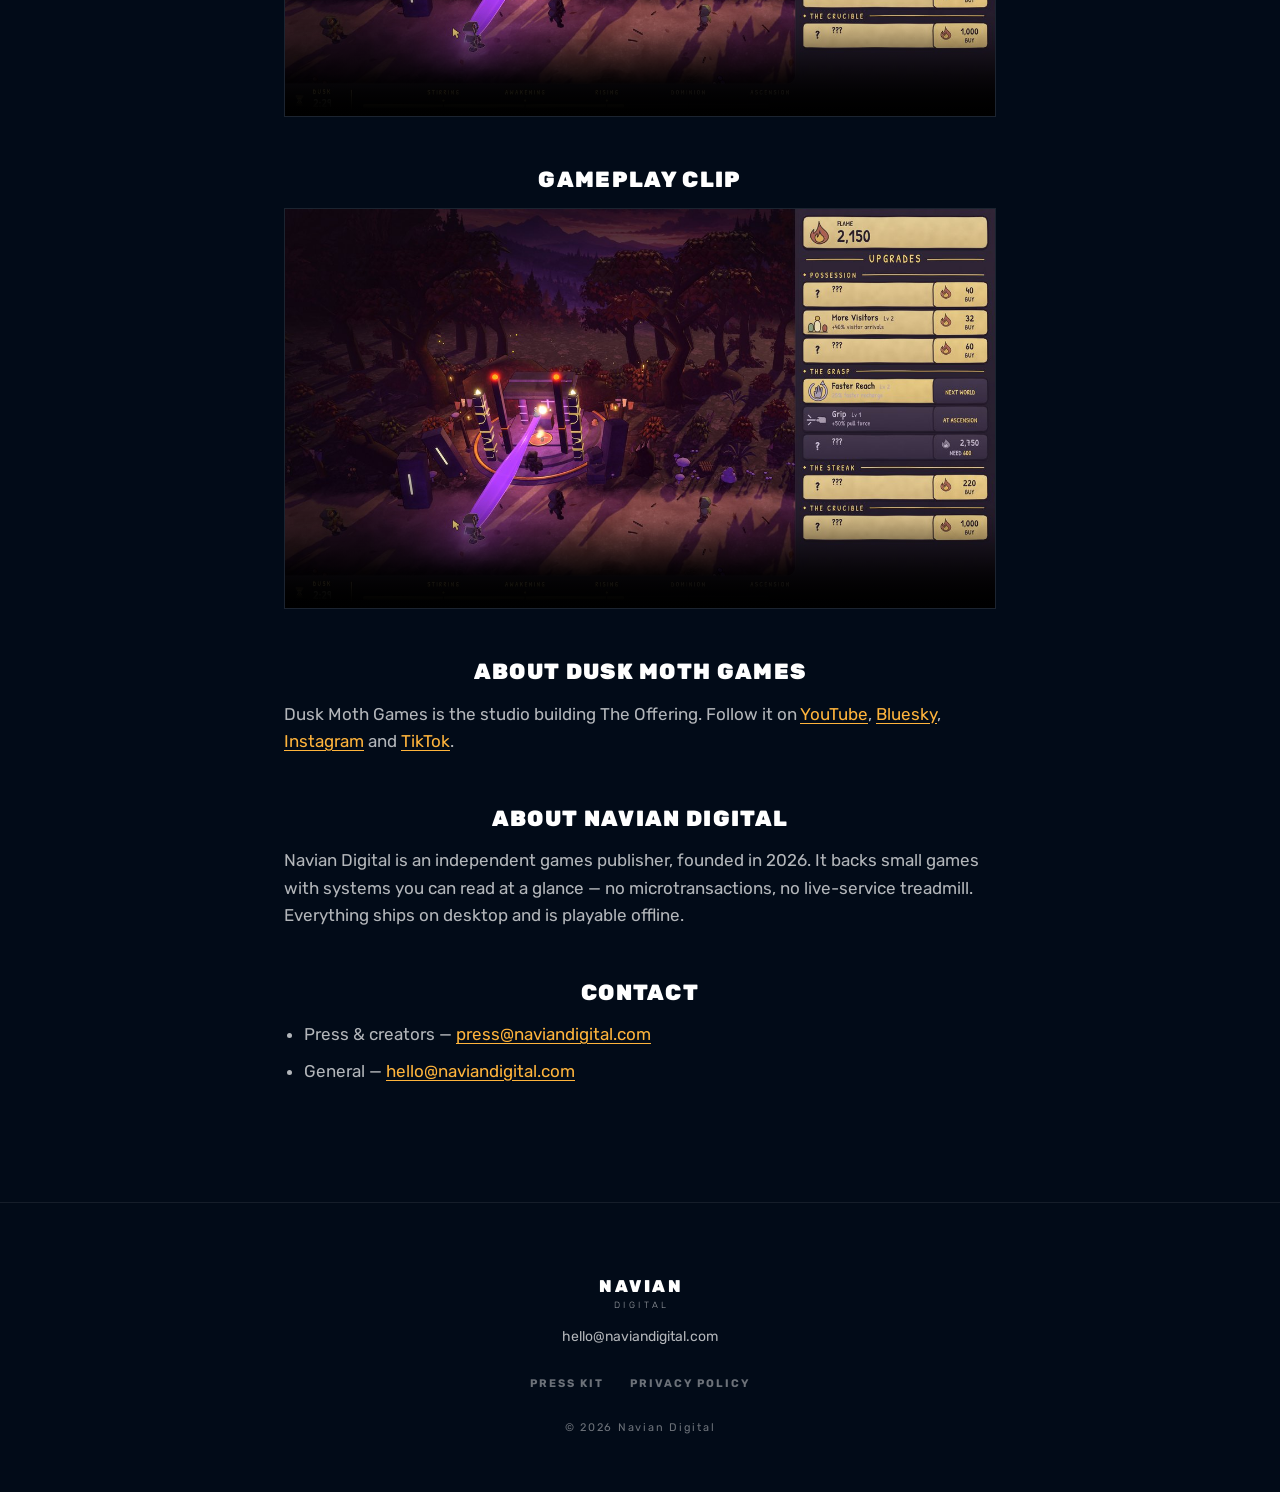
==== commit 84ca1e29: "Swap the CDN-scraped art for the real masters in marketing/ The previous pass pulled the capsule, th" ====
--- a/press.html
+++ b/press.html
@@ -113,7 +113,8 @@
   <h2>Key art</h2>
   <div class="shot-stack">
     <img src="assets/img/offering_capsule.jpg" width="920" height="430" alt="The Offering &mdash; Steam capsule" decoding="async">
-    <img src="assets/img/offering_keyart.jpg" width="616" height="353" alt="The Offering &mdash; key art" loading="lazy" decoding="async">
+    <img src="assets/img/offering_vertical.jpg" width="748" height="896" alt="The Offering &mdash; vertical capsule" loading="lazy" decoding="async">
+    <img src="assets/img/offering_logo.png" width="1180" height="412" alt="The Offering &mdash; logo on transparency" loading="lazy" decoding="async">
   </div>
 
   <h2>Screenshots</h2>
@@ -124,10 +125,17 @@
     <img src="assets/img/shot_4.jpg" width="1280" height="720" alt="The Ice world" loading="lazy" decoding="async">
     <img src="assets/img/shot_5.jpg" width="1280" height="720" alt="Choosing a night upgrade" loading="lazy" decoding="async">
     <img src="assets/img/shot_6.jpg" width="1280" height="720" alt="Choosing an artifact between worlds" loading="lazy" decoding="async">
+    <img src="assets/img/shot_7.jpg" width="1280" height="720" alt="The skill tree bought with Shards" loading="lazy" decoding="async">
+    <img src="assets/img/shot_8.jpg" width="1280" height="720" alt="Catching a goblin for a short boost" loading="lazy" decoding="async">
   </div>
 
-  <h2>Video</h2>
-  <video controls muted loop playsinline poster="assets/img/shot_1.jpg" style="width:100%">
+  <h2>Trailer</h2>
+  <video controls playsinline preload="metadata" poster="assets/img/shot_1.jpg" style="width:100%">
+    <source src="assets/video/trailer.mp4" type="video/mp4">
+  </video>
+
+  <h2>Gameplay clip</h2>
+  <video controls muted loop playsinline preload="metadata" poster="assets/img/shot_1.jpg" style="width:100%">
     <source src="assets/video/offering.mp4" type="video/mp4">
   </video>
 
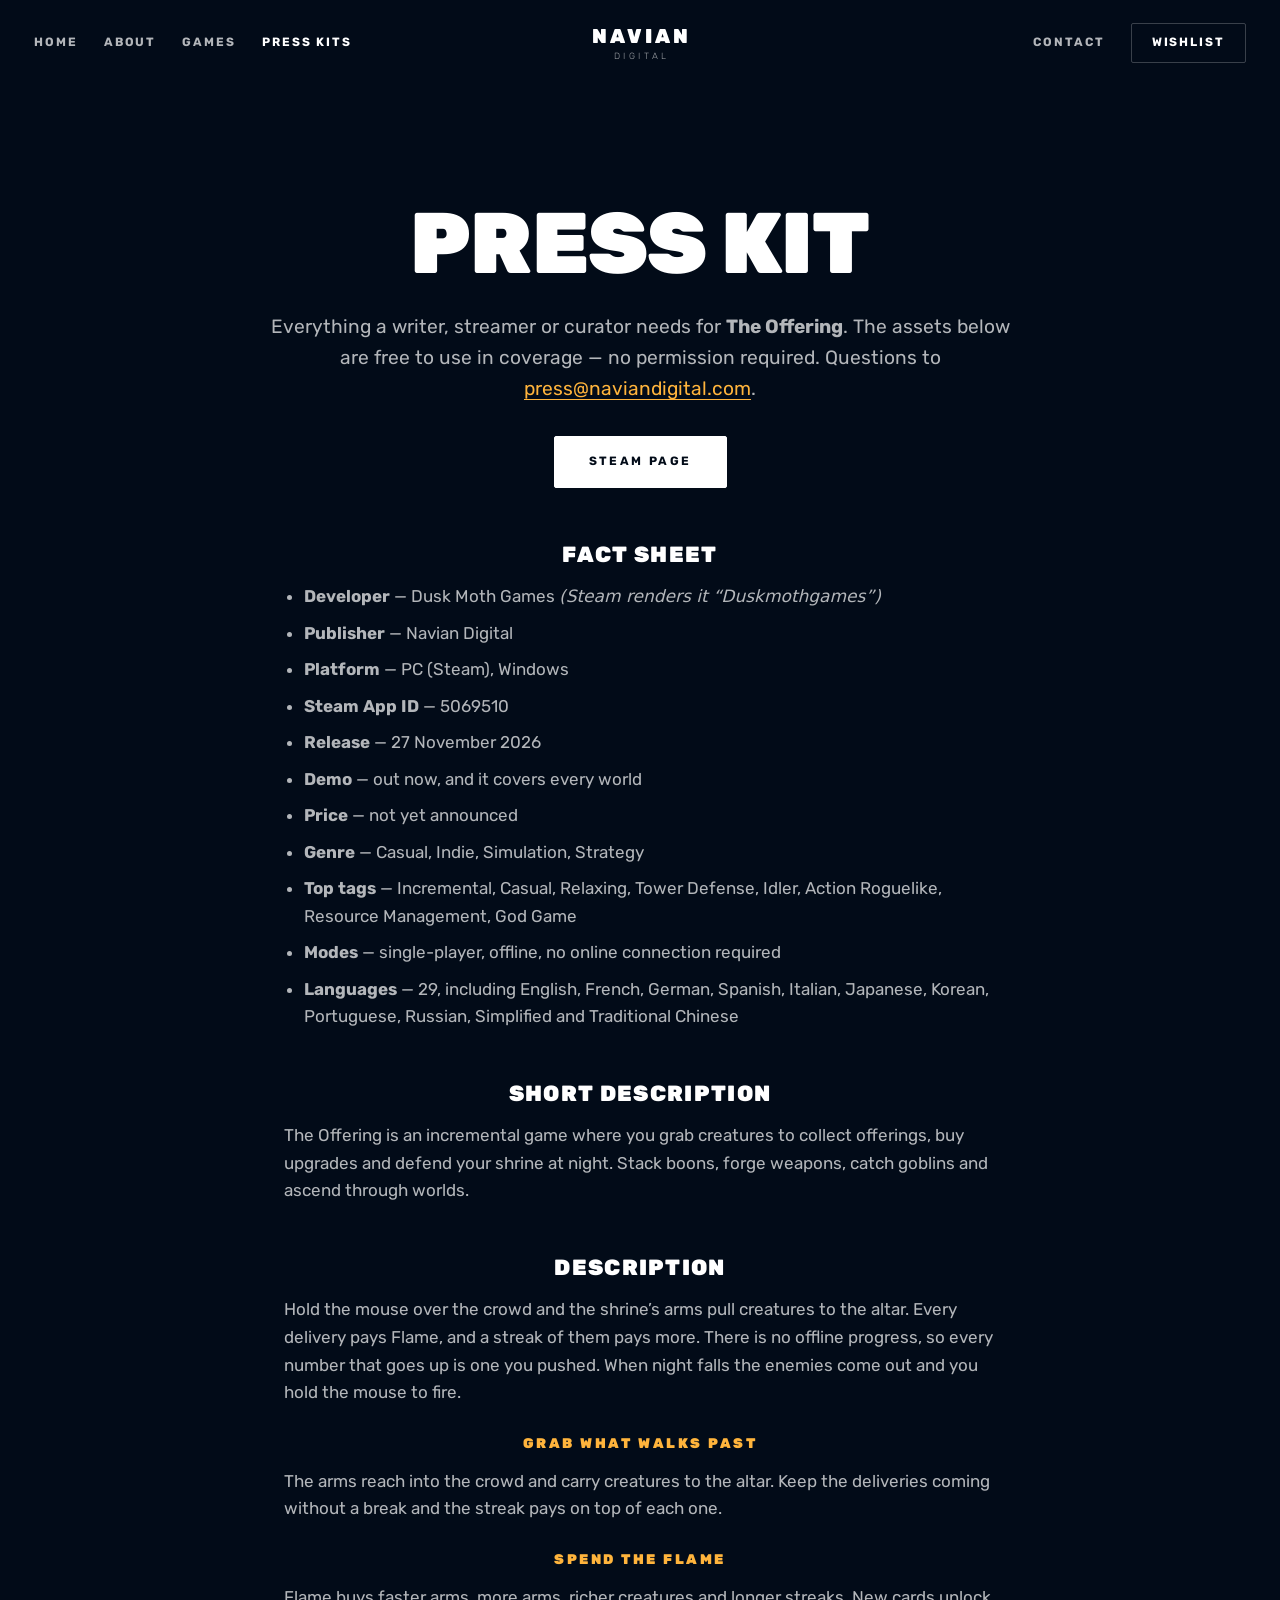
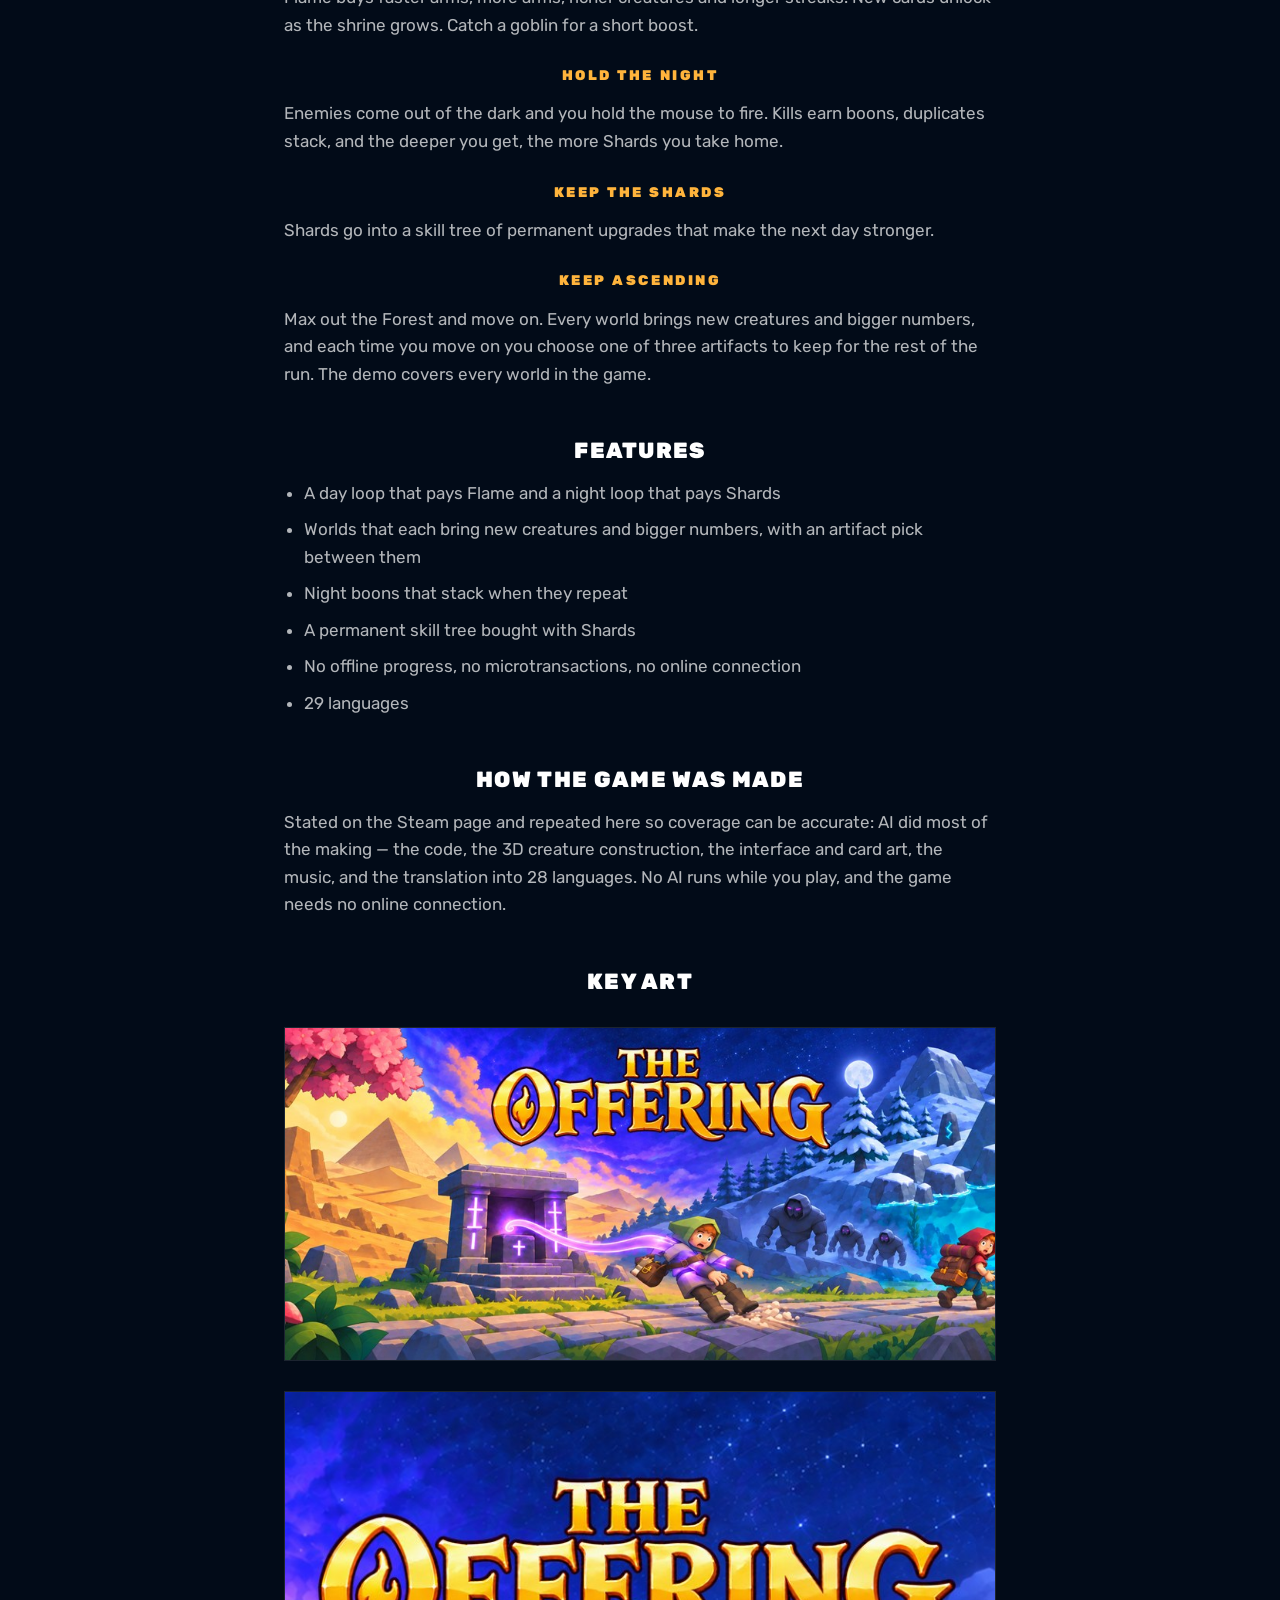
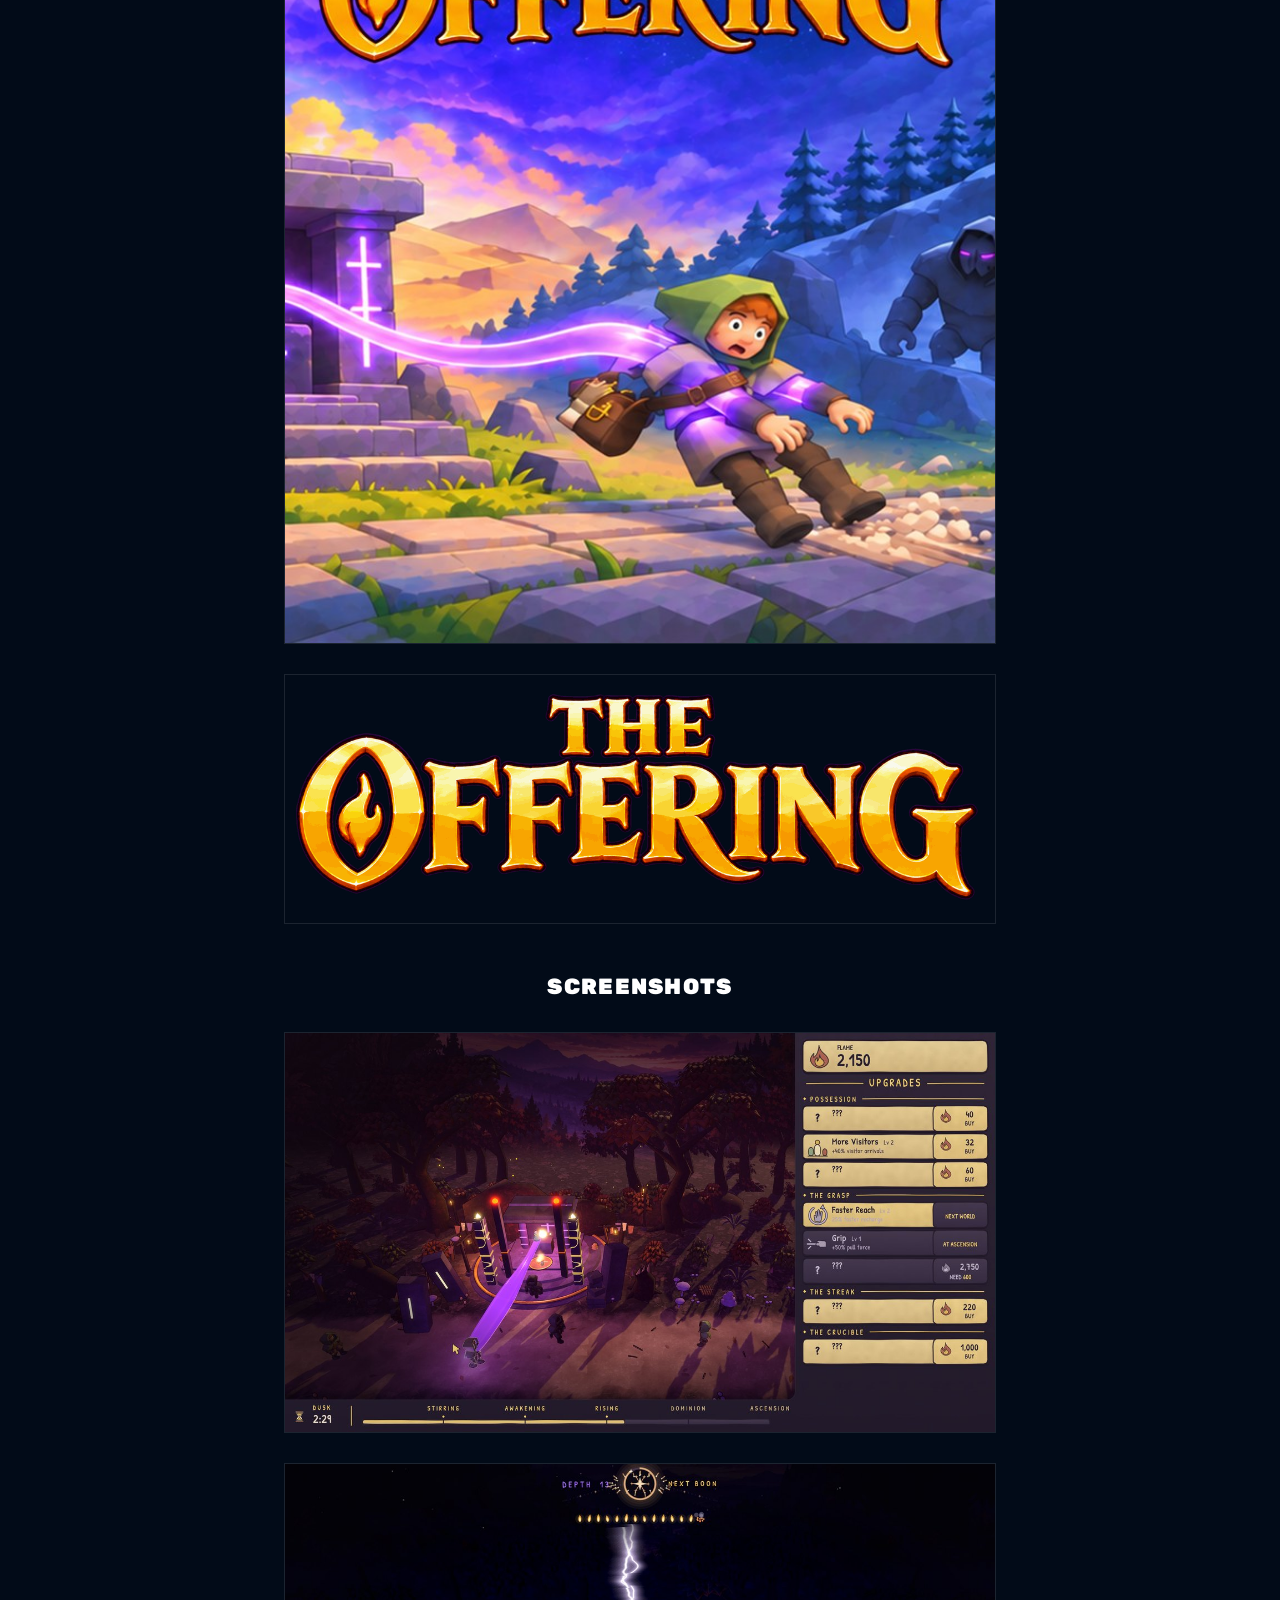
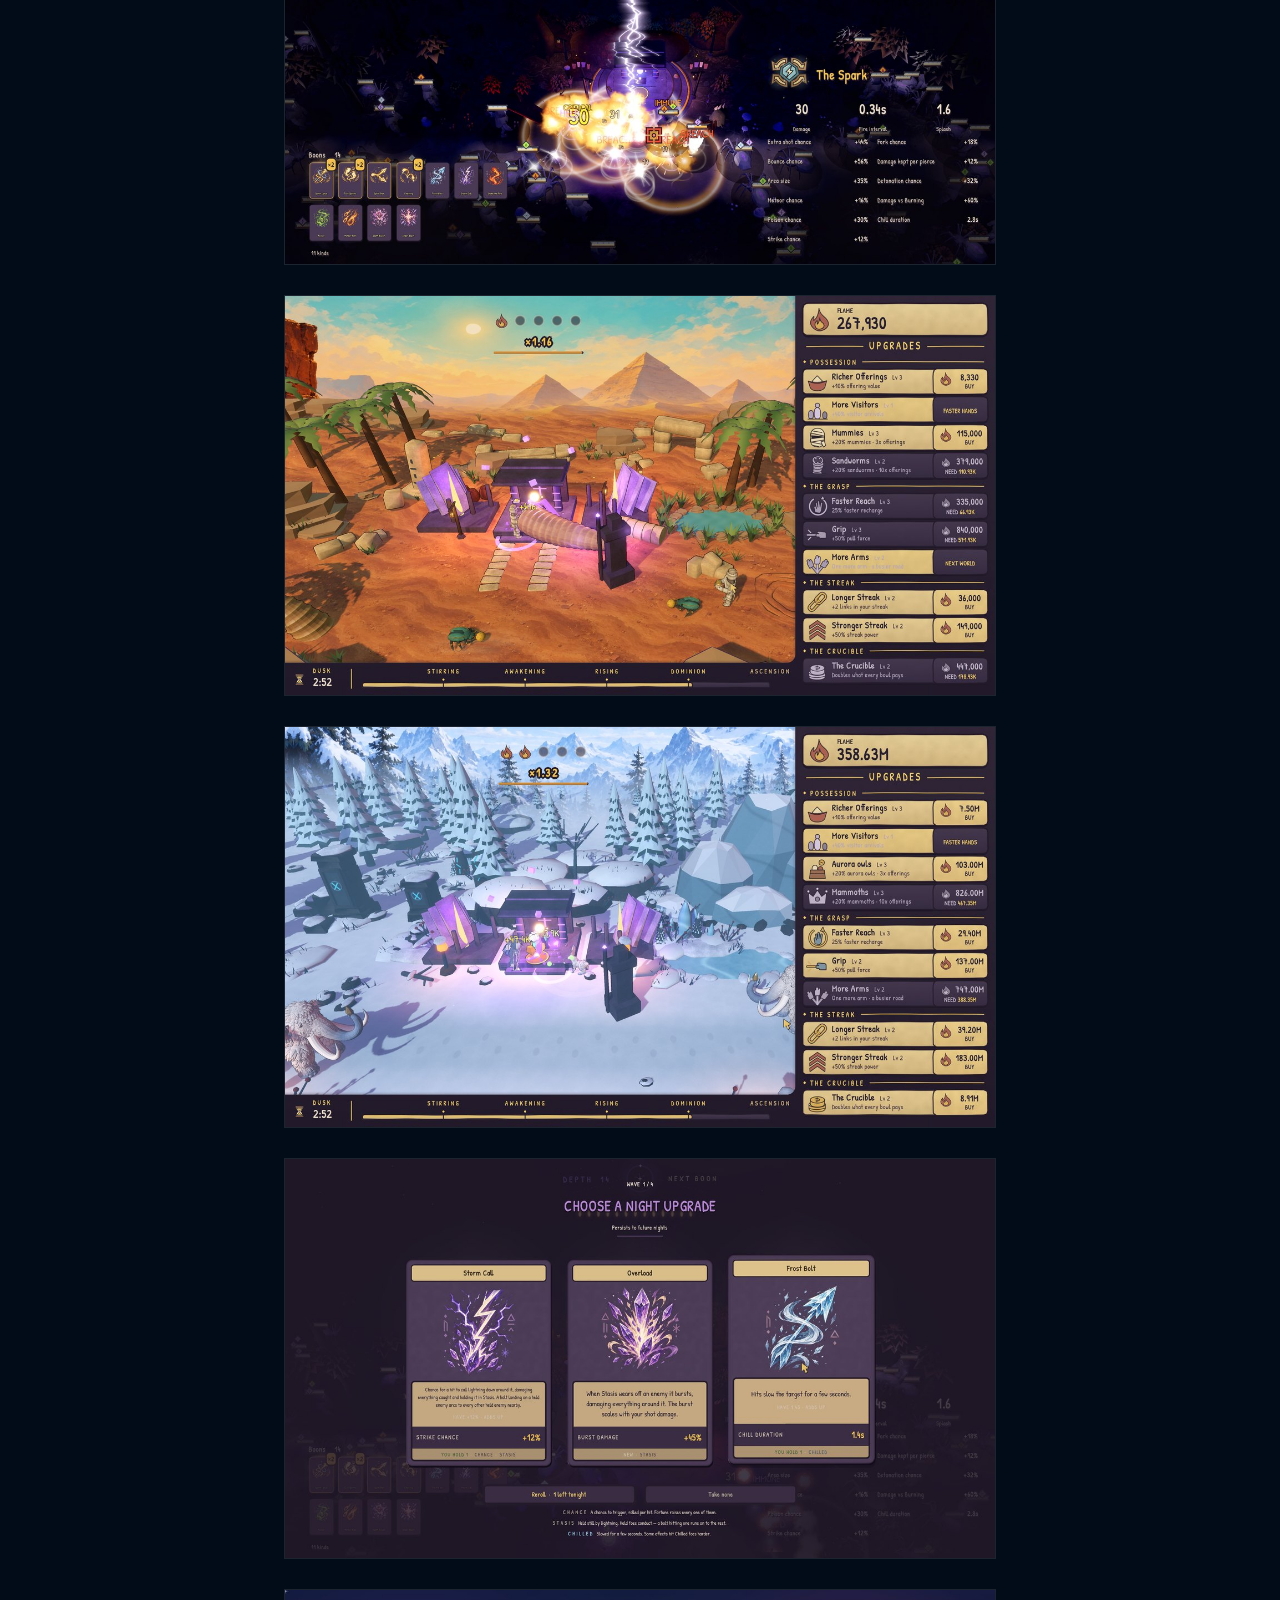
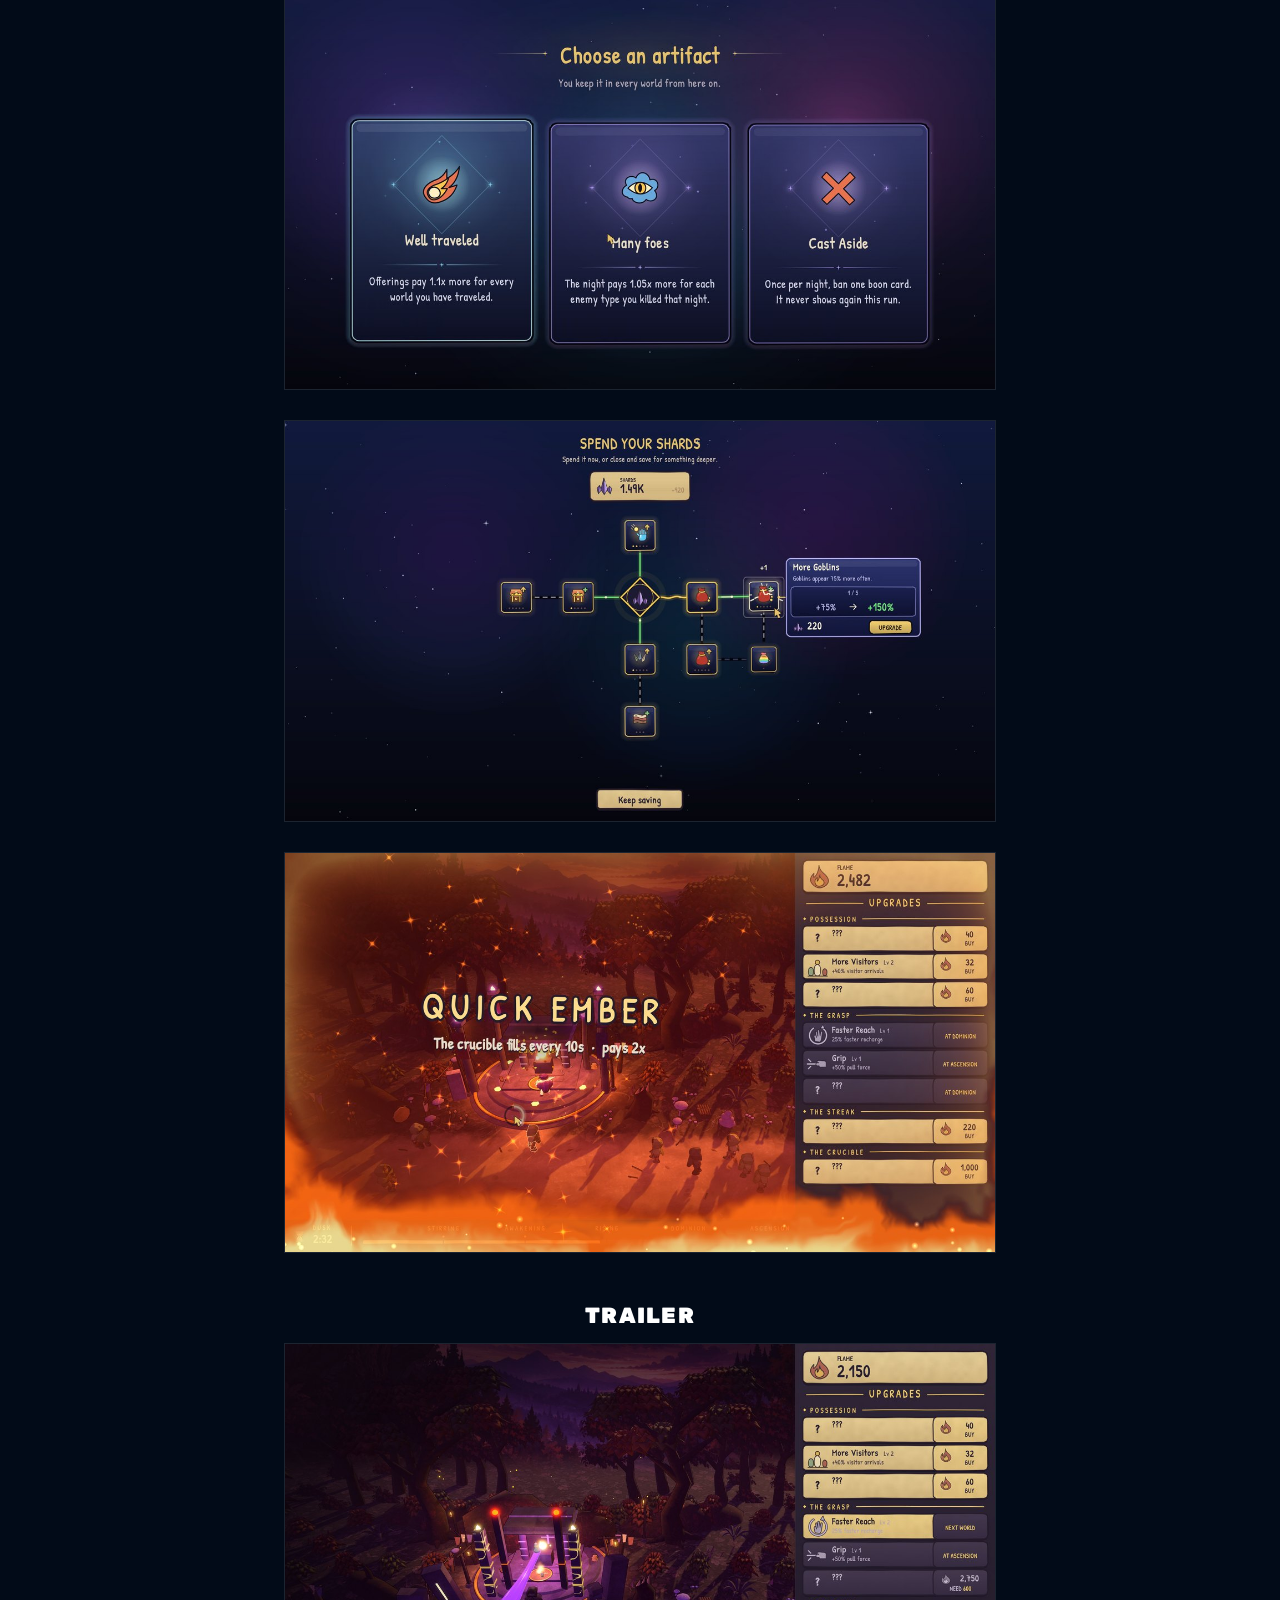
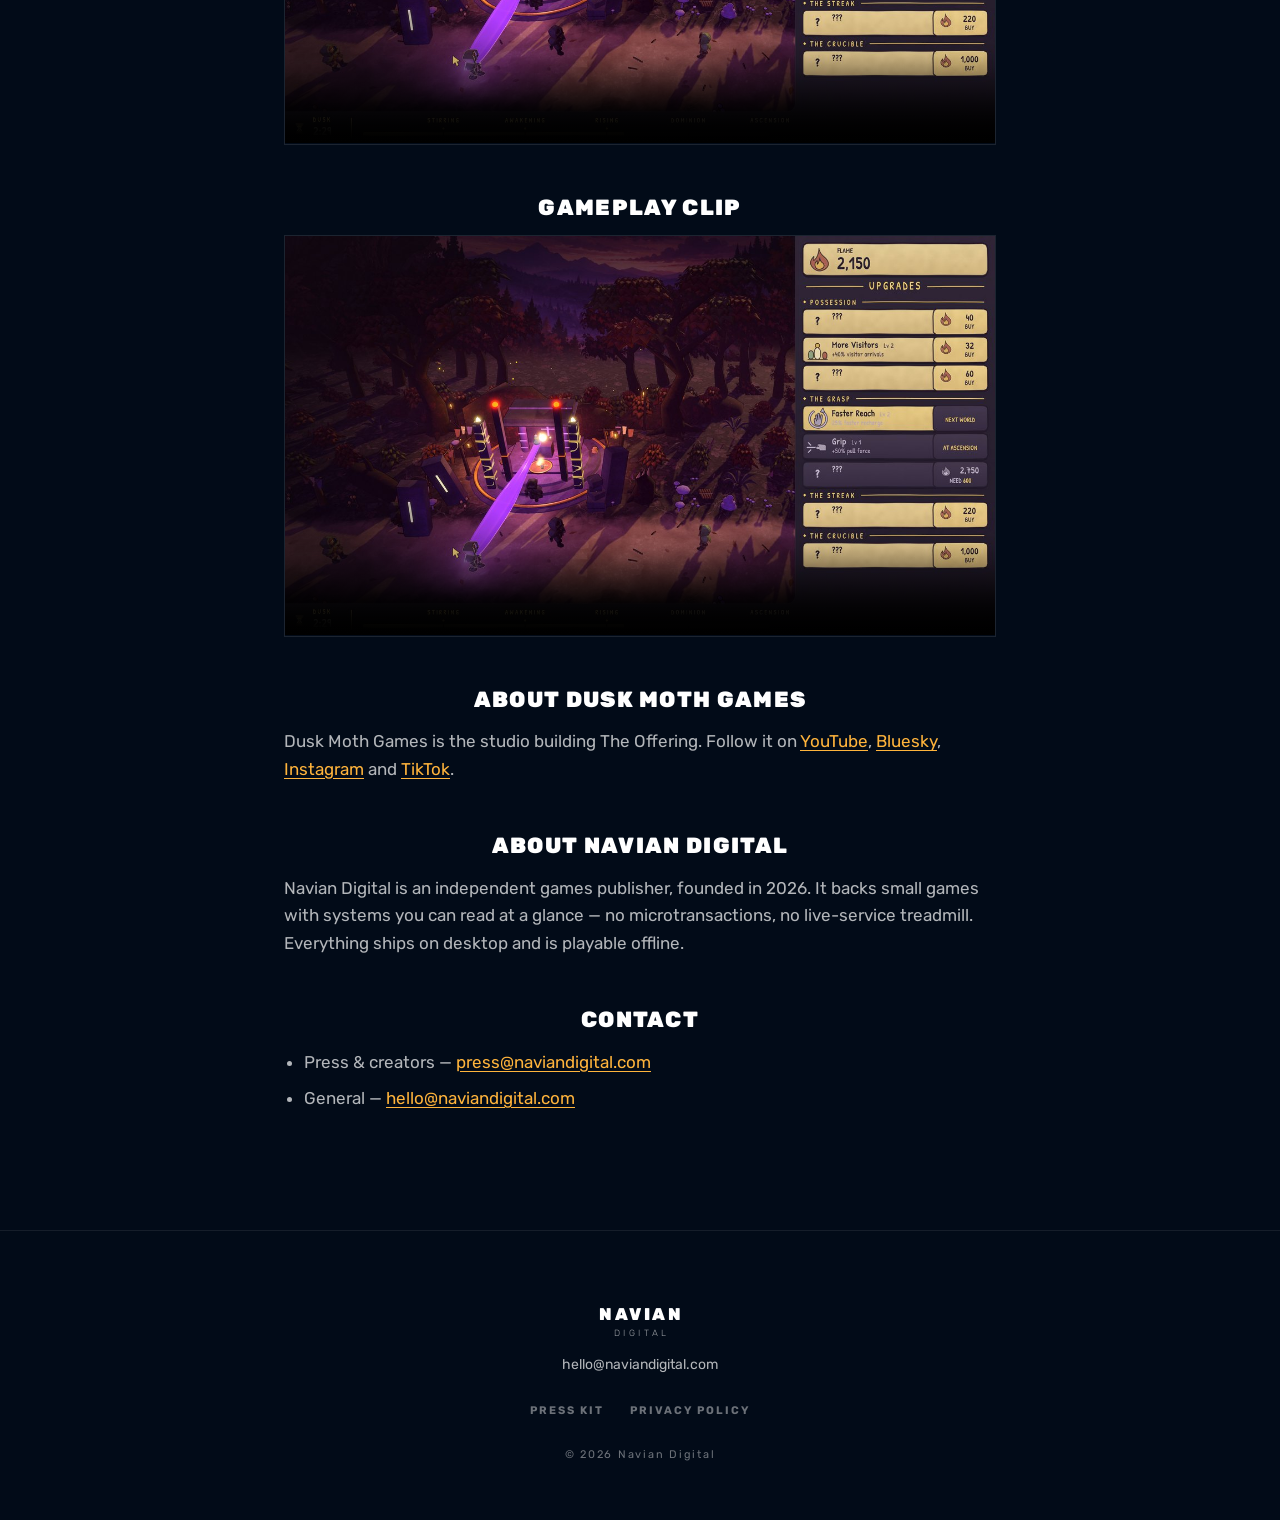
==== commit 94c6f5a1: "Publisher's heading in the publisher's type, and no world counts The hero briefly used The Offering'" ====
--- a/press.html
+++ b/press.html
@@ -68,7 +68,7 @@
     <li><strong>Platform</strong> &mdash; PC (Steam), Windows</li>
     <li><strong>Steam App ID</strong> &mdash; 5069510</li>
     <li><strong>Release</strong> &mdash; 27 November 2026</li>
-    <li><strong>Demo</strong> &mdash; out now, and it includes all four worlds</li>
+    <li><strong>Demo</strong> &mdash; out now, and it covers every world</li>
     <li><strong>Price</strong> &mdash; not yet announced</li>
     <li><strong>Genre</strong> &mdash; Casual, Indie, Simulation, Strategy</li>
     <li><strong>Top tags</strong> &mdash; Incremental, Casual, Relaxing, Tower Defense, Idler, Action Roguelike, Resource Management, God Game</li>
@@ -94,13 +94,13 @@
   <h3>Keep the Shards</h3>
   <p>Shards go into a skill tree of permanent upgrades that make the next day stronger.</p>
 
-  <h3>Ascend through four worlds</h3>
-  <p>Max out the Forest and move on to the Desert, the Ocean and the Ice. Every world brings new creatures and bigger numbers, and each time you move on you choose one of three artifacts to keep for the rest of the run. The demo includes all four.</p>
+  <h3>Keep ascending</h3>
+  <p>Max out the Forest and move on. Every world brings new creatures and bigger numbers, and each time you move on you choose one of three artifacts to keep for the rest of the run. The demo covers every world in the game.</p>
 
   <h2>Features</h2>
   <ul>
     <li>A day loop that pays Flame and a night loop that pays Shards</li>
-    <li>Four worlds &mdash; Forest, Desert, Ocean and Ice &mdash; with an artifact pick between each</li>
+    <li>Worlds that each bring new creatures and bigger numbers, with an artifact pick between them</li>
     <li>Night boons that stack when they repeat</li>
     <li>A permanent skill tree bought with Shards</li>
     <li>No offline progress, no microtransactions, no online connection</li>
--- a/css/style.css
+++ b/css/style.css
@@ -246,9 +246,9 @@
 }
 .band__scrim{
   position:absolute; inset:0;
-  background:linear-gradient(to bottom, rgba(2,11,24,.45) 0%, rgba(2,11,24,.15) 42%, rgba(2,11,24,.88) 100%);
-}
-.band__scrim--heavy{ background:rgba(2,11,24,.72); }
+  background:linear-gradient(to bottom, rgba(2,11,24,.66) 0%, rgba(2,11,24,.46) 42%, rgba(2,11,24,.92) 100%);
+}
+.band__scrim--heavy{ background:rgba(2,11,24,.80); }
 
 .band__content{
   position:relative;
@@ -260,8 +260,9 @@
 .band__heading{ margin-bottom:56px; }
 
 .keyart{
-  width:min(560px, 100%);
+  width:min(620px, 100%);
   margin:18px auto 0;
+  display:block;
 }
 
 .lede{
